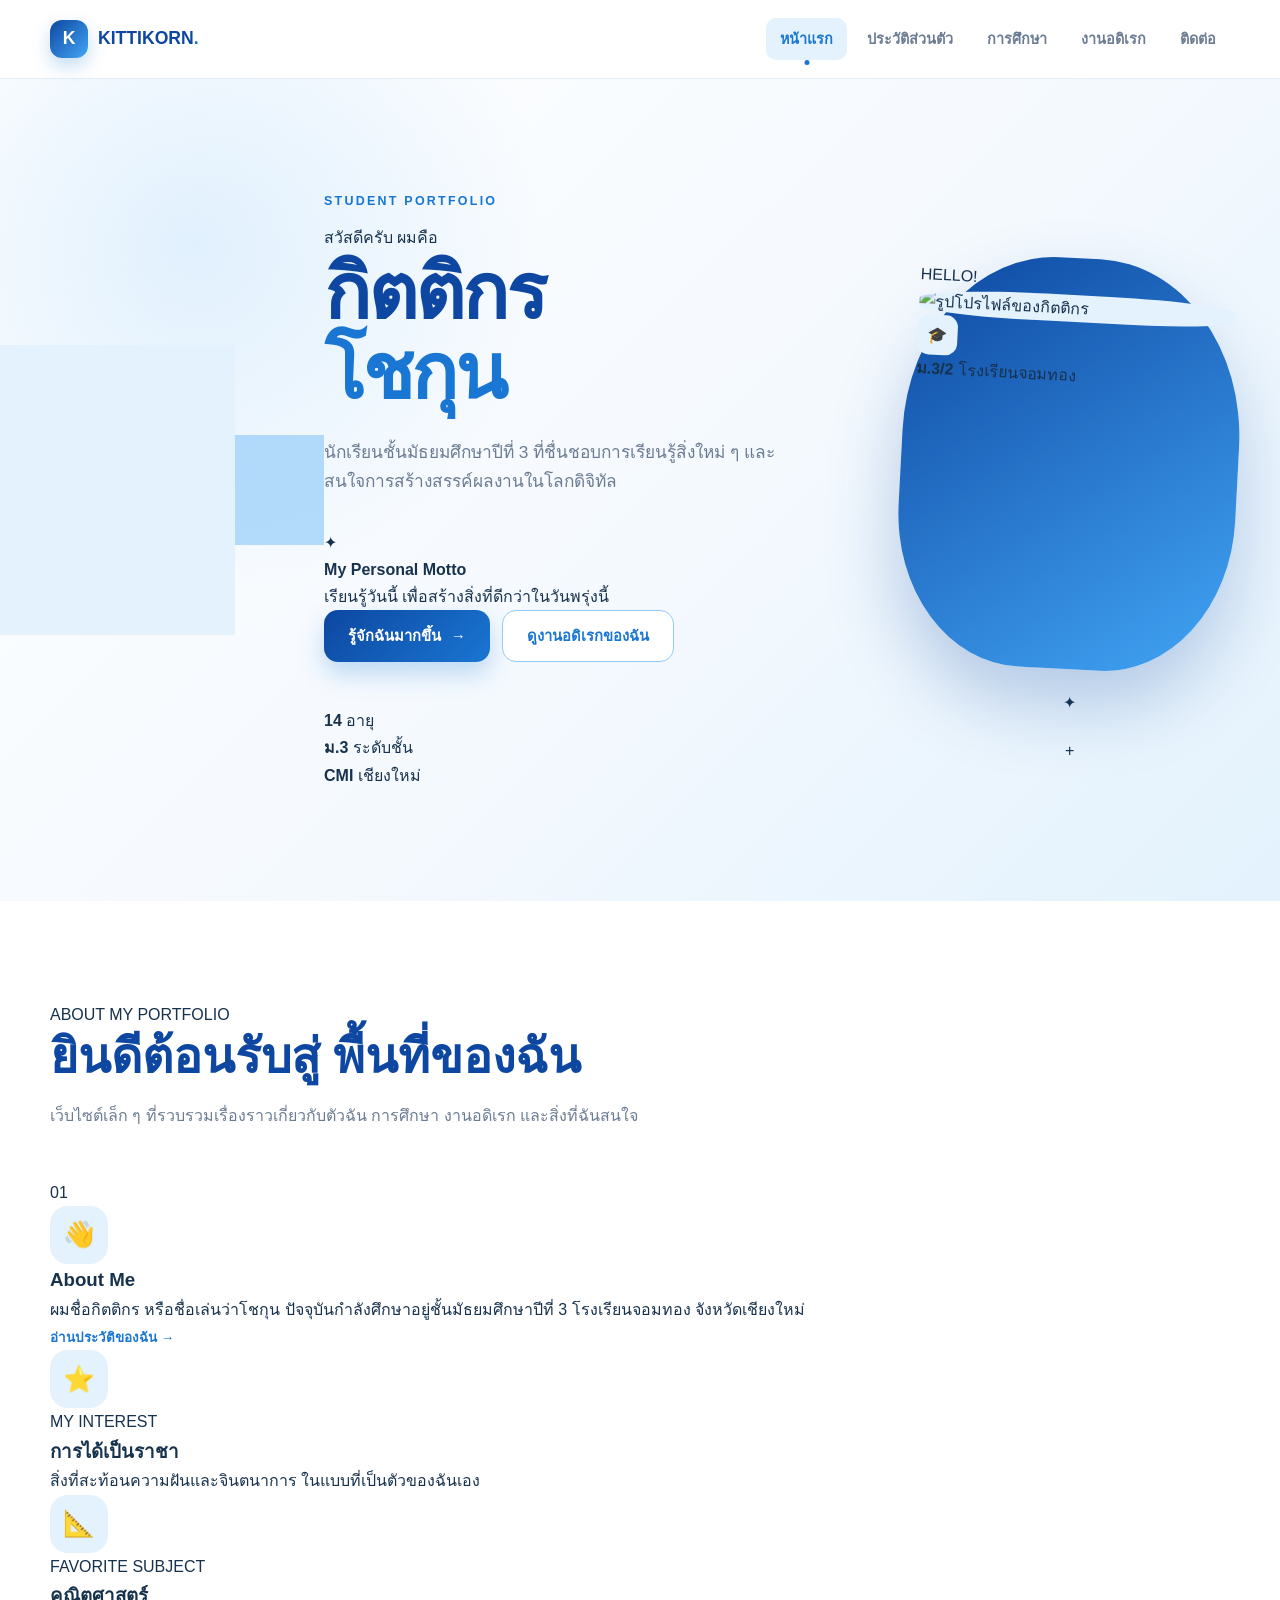
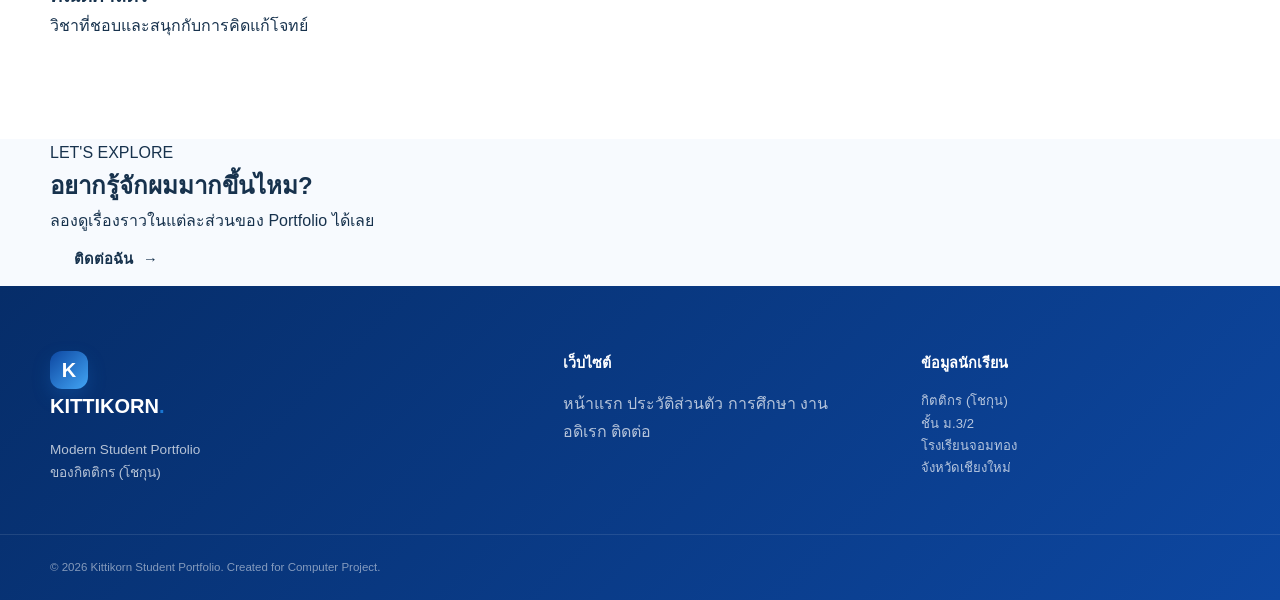
==== index.html @ c4e01b7a "Update index.html" ====
<!DOCTYPE html>
<html lang="th">
<head>
    <meta charset="UTF-8">
    <meta name="viewport" content="width=device-width, initial-scale=1.0">
    <meta name="description" content="เว็บไซต์ Portfolio ของกิตติกร โชกุน นักเรียนชั้นมัธยมศึกษาปีที่ 3">
    <title>กิตติกร | Student Portfolio</title>
    <link rel="stylesheet" href="style.css">
</head>

<body>

    <header class="site-header">
        <nav class="navbar container">
            <a href="index.html" class="logo">
                <span class="logo-mark">K</span>
                <span>KITTIKORN<span class="logo-dot">.</span></span>
            </a>

            <div class="nav-links">
                <a href="index.html" class="active">หน้าแรก</a>
                <a href="profile.html">ประวัติส่วนตัว</a>
                <a href="education.html">การศึกษา</a>
                <a href="hobby.html">งานอดิเรก</a>
                <a href="contact.html">ติดต่อ</a>
            </div>
        </nav>
    </header>

    <main>

        <!-- Hero Section -->
        <section class="hero">
            <div class="hero-decoration decoration-one"></div>
            <div class="hero-decoration decoration-two"></div>

            <div class="container hero-grid">

                <div class="hero-content fade-up">

                    <div class="eyebrow">
                        <span class="eyebrow-line"></span>
                        STUDENT PORTFOLIO
                    </div>

                    <p class="hero-greeting">สวัสดีครับ ผมคือ</p>

                    <h1>
                        กิตติกร
                        <span class="gradient-text">โชกุน</span>
                    </h1>

                    <p class="hero-description">
                        นักเรียนชั้นมัธยมศึกษาปีที่ 3
                        ที่ชื่นชอบการเรียนรู้สิ่งใหม่ ๆ
                        และสนใจการสร้างสรรค์ผลงานในโลกดิจิทัล
                    </p>

                    <div class="hero-highlight">
                        <span class="highlight-icon">✦</span>
                        <div>
                            <strong>My Personal Motto</strong>
                            <p>เรียนรู้วันนี้ เพื่อสร้างสิ่งที่ดีกว่าในวันพรุ่งนี้</p>
                        </div>
                    </div>

                    <div class="hero-buttons">
                        <a href="profile.html" class="btn btn-primary">
                            รู้จักฉันมากขึ้น
                            <span>→</span>
                        </a>

                        <a href="hobby.html" class="btn btn-outline">
                            ดูงานอดิเรกของฉัน
                        </a>
                    </div>

                    <div class="quick-stats">
                        <div class="stat">
                            <strong>14</strong>
                            <span>อายุ</span>
                        </div>

                        <div class="stat-divider"></div>

                        <div class="stat">
                            <strong>ม.3</strong>
                            <span>ระดับชั้น</span>
                        </div>

                        <div class="stat-divider"></div>

                        <div class="stat">
                            <strong>CMI</strong>
                            <span>เชียงใหม่</span>
                        </div>
                    </div>

                </div>

                <!-- Hero Profile -->
                <div class="hero-visual fade-up delay-1">

                    <div class="visual-orbit orbit-one"></div>
                    <div class="visual-orbit orbit-two"></div>

                    <div class="profile-frame">
                        <div class="gold-badge">HELLO!</div>

                        <div class="profile-image-wrapper">
                            <img
                                src="https://placehold.co/600x720/1976D2/FFFFFF?text=PROFILE"
                                alt="รูปโปรไฟล์ของกิตติกร"
                                class="profile-image"
                            >
                        </div>

                        <div class="profile-floating-card">
                            <span class="floating-icon">🎓</span>
                            <div>
                                <strong>ม.3/2</strong>
                                <span>โรงเรียนจอมทอง</span>
                            </div>
                        </div>
                    </div>

                    <div class="floating-shape shape-star">✦</div>
                    <div class="floating-shape shape-plus">+</div>

                </div>

            </div>
        </section>

        <!-- Introduction Section -->
        <section class="section intro-section">
            <div class="container">

                <div class="section-heading centered">
                    <span class="section-label">ABOUT MY PORTFOLIO</span>
                    <h2>ยินดีต้อนรับสู่ <span>พื้นที่ของฉัน</span></h2>
                    <p>
                        เว็บไซต์เล็ก ๆ ที่รวบรวมเรื่องราวเกี่ยวกับตัวฉัน
                        การศึกษา งานอดิเรก และสิ่งที่ฉันสนใจ
                    </p>
                </div>

                <div class="intro-grid">

                    <div class="intro-card intro-main">
                        <div class="card-number">01</div>
                        <span class="card-icon blue-icon">👋</span>

                        <h3>About Me</h3>

                        <p>
                            ผมชื่อกิตติกร หรือชื่อเล่นว่าโชกุน
                            ปัจจุบันกำลังศึกษาอยู่ชั้นมัธยมศึกษาปีที่ 3
                            โรงเรียนจอมทอง จังหวัดเชียงใหม่
                        </p>

                        <a href="profile.html" class="text-link">
                            อ่านประวัติของฉัน →
                        </a>
                    </div>

                    <div class="intro-card intro-accent">
                        <span class="card-icon gold-icon">⭐</span>

                        <div>
                            <span class="mini-label">MY INTEREST</span>
                            <h3>การได้เป็นราชา</h3>
                            <p>
                                สิ่งที่สะท้อนความฝันและจินตนาการ
                                ในแบบที่เป็นตัวของฉันเอง
                            </p>
                        </div>
                    </div>

                    <div class="intro-card intro-small">
                        <span class="card-icon blue-icon">📐</span>
                        <span class="mini-label">FAVORITE SUBJECT</span>
                        <h3>คณิตศาสตร์</h3>
                        <p>วิชาที่ชอบและสนุกกับการคิดแก้โจทย์</p>
                    </div>

                </div>
            </div>
        </section>

        <!-- CTA -->
        <section class="cta-section">
            <div class="container cta-inner">
                <div>
                    <span class="section-label light-label">LET'S EXPLORE</span>
                    <h2>อยากรู้จักผมมากขึ้นไหม?</h2>
                    <p>ลองดูเรื่องราวในแต่ละส่วนของ Portfolio ได้เลย</p>
                </div>

                <a href="contact.html" class="btn btn-light">
                    ติดต่อฉัน
                    <span>→</span>
                </a>
            </div>
        </section>

    </main>

    <footer class="site-footer">
        <div class="container footer-grid">

            <div class="footer-brand">
                <a href="index.html" class="logo footer-logo">
                    <span class="logo-mark">K</span>
                    <span>KITTIKORN<span class="logo-dot">.</span></span>
                </a>

                <p>
                    Modern Student Portfolio<br>
                    ของกิตติกร (โชกุน)
                </p>
            </div>

            <div class="footer-nav">
                <h4>เว็บไซต์</h4>
                <a href="index.html">หน้าแรก</a>
                <a href="profile.html">ประวัติส่วนตัว</a>
                <a href="education.html">การศึกษา</a>
                <a href="hobby.html">งานอดิเรก</a>
                <a href="contact.html">ติดต่อ</a>
            </div>

            <div class="footer-info">
                <h4>ข้อมูลนักเรียน</h4>
                <p>กิตติกร (โชกุน)</p>
                <p>ชั้น ม.3/2</p>
                <p>โรงเรียนจอมทอง</p>
                <p>จังหวัดเชียงใหม่</p>
            </div>

        </div>

        <div class="footer-bottom">
            <div class="container">
                <p>© 2026 Kittikorn Student Portfolio. Created for Computer Project.</p>
            </div>
        </div>
    </footer>

</body>
</html>
---- style.css ----
/* =========================================================
   MY STUDENT PORTFOLIO
   Modern / Clean / Creative / Professional
   HTML5 + CSS3
   ========================================================= */


/* =========================================================
   1. CSS VARIABLES
   ========================================================= */

:root {
    --navy: #0D47A1;
    --blue: #1976D2;
    --sky: #42A5F5;
    --light-blue: #90CAF9;
    --pale-blue: #E3F2FD;

    --white: #FFFFFF;
    --background: #F7FAFE;
    --text: #17324D;
    --muted: #6B7C93;
    --border: #DCE9F5;

    --green: #2E9D78;
    --purple: #7557D6;
    --orange: #F28C45;
    --cyan: #159BB5;
    --pink: #D85C91;

    --shadow-small:
        0 8px 25px rgba(13, 71, 161, 0.08);

    --shadow:
        0 20px 50px rgba(13, 71, 161, 0.12);

    --shadow-hover:
        0 28px 60px rgba(13, 71, 161, 0.18);

    --radius-small: 14px;
    --radius: 24px;
    --radius-large: 36px;

    --container: 1180px;
}


/* =========================================================
   2. RESET
   ========================================================= */

* {
    margin: 0;
    padding: 0;
    box-sizing: border-box;
}

html {
    scroll-behavior: smooth;
}

body {
    font-family:
        "Segoe UI",
        Tahoma,
        Arial,
        sans-serif;

    background: var(--background);
    color: var(--text);
    line-height: 1.7;

    overflow-x: hidden;
}

img {
    display: block;
    max-width: 100%;
}

a {
    color: inherit;
    text-decoration: none;
}

button,
a {
    -webkit-tap-highlight-color: transparent;
}


/* =========================================================
   3. GLOBAL
   ========================================================= */

.container {
    width: min(
        calc(100% - 40px),
        var(--container)
    );

    margin-inline: auto;
}

.section {
    padding: 100px 0;
}

.eyebrow {
    color: var(--blue);
    font-size: 0.78rem;
    font-weight: 800;
    letter-spacing: 0.18em;
    margin-bottom: 12px;
}

.light-eyebrow {
    color: var(--light-blue);
}

.section-heading {
    max-width: 650px;
    margin-bottom: 50px;
}

.center-heading {
    margin-inline: auto;
    text-align: center;
}

.section-heading h2,
.about-text h2 {
    font-size: clamp(2rem, 4vw, 3rem);
    line-height: 1.2;
    color: var(--navy);
    margin-bottom: 16px;
}

.section-heading > p:last-child {
    color: var(--muted);
}


/* =========================================================
   4. NAVIGATION
   ========================================================= */

.site-header {
    position: sticky;
    top: 0;
    z-index: 1000;

    background: rgba(255, 255, 255, 0.9);

    backdrop-filter: blur(16px);
    -webkit-backdrop-filter: blur(16px);

    border-bottom: 1px solid rgba(220, 233, 245, 0.8);
}

.navbar {
    min-height: 78px;

    display: flex;
    align-items: center;
    justify-content: space-between;

    gap: 30px;
}

.logo {
    display: flex;
    align-items: center;
    gap: 10px;

    color: var(--navy);
    font-size: 1.1rem;
    font-weight: 800;

    white-space: nowrap;
}

.logo > span:last-child > span {
    color: var(--blue);
}

.logo-mark {
    width: 38px;
    height: 38px;

    display: grid;
    place-items: center;

    border-radius: 12px;

    background:
        linear-gradient(
            135deg,
            var(--navy),
            var(--sky)
        );

    color: var(--white);

    box-shadow:
        0 8px 18px rgba(25, 118, 210, 0.25);
}

.nav-links {
    display: flex;
    align-items: center;
    gap: 6px;
}

.nav-links a {
    position: relative;

    padding: 9px 14px;

    border-radius: 10px;

    color: var(--muted);

    font-size: 0.9rem;
    font-weight: 700;

    transition:
        color 0.25s ease,
        background 0.25s ease,
        transform 0.25s ease;
}

.nav-links a:hover {
    color: var(--blue);
    background: var(--pale-blue);
    transform: translateY(-2px);
}

.nav-links a.active {
    color: var(--blue);
    background: var(--pale-blue);
}

.nav-links a.active::after {
    content: "";

    position: absolute;

    left: 50%;
    bottom: -5px;

    width: 5px;
    height: 5px;

    border-radius: 50%;

    background: var(--blue);

    transform: translateX(-50%);
}


/* =========================================================
   5. BUTTONS
   ========================================================= */

.btn {
    display: inline-flex;
    align-items: center;
    justify-content: center;
    gap: 10px;

    min-height: 52px;

    padding: 0 24px;

    border-radius: 14px;

    font-weight: 800;
    font-size: 0.92rem;

    transition:
        transform 0.25s ease,
        box-shadow 0.25s ease,
        background 0.25s ease,
        color 0.25s ease;
}

.btn:hover {
    transform: translateY(-3px);
}

.btn-primary {
    color: var(--white);

    background:
        linear-gradient(
            135deg,
            var(--navy),
            var(--blue)
        );

    box-shadow:
        0 12px 25px rgba(25, 118, 210, 0.25);
}

.btn-primary:hover {
    box-shadow:
        0 18px 35px rgba(25, 118, 210, 0.32);
}

.btn-outline {
    color: var(--blue);
    background: var(--white);
    border: 1.5px solid var(--light-blue);
}

.btn-outline:hover {
    background: var(--pale-blue);
}

.btn-white {
    color: var(--navy);
    background: var(--white);

    box-shadow:
        0 12px 30px rgba(0, 0, 0, 0.12);
}

.btn-white:hover {
    background: var(--pale-blue);
}


/* =========================================================
   6. HERO
   ========================================================= */

.hero {
    position: relative;
    isolation: isolate;

    min-height: calc(100vh - 78px);

    display: flex;
    align-items: center;

    padding: 90px 0;

    overflow: hidden;

    background:
        radial-gradient(
            circle at 15% 20%,
            rgba(144, 202, 249, 0.25),
            transparent 28%
        ),
        linear-gradient(
            135deg,
            #FFFFFF 0%,
            #F4F9FE 55%,
            #E3F2FD 100%
        );
}

.hero-grid {
    display: grid;
    grid-template-columns: 1.05fr 0.95fr;

    align-items: center;

    gap: 70px;
}

.hero-content {
    position: relative;
    z-index: 2;

    animation: fadeUp 0.8s ease both;
}

.hero h1 {
    max-width: 700px;

    color: var(--navy);

    font-size: clamp(
        3rem,
        6vw,
        5.5rem
    );

    line-height: 1.05;

    letter-spacing: -0.04em;

    margin-bottom: 25px;
}

.hero h1 span {
    display: block;
    color: var(--blue);
}

.hero-description {
    max-width: 600px;

    color: var(--muted);

    font-size: 1.08rem;

    margin-bottom: 32px;
}

.hero-buttons {
    display: flex;
    flex-wrap: wrap;
    gap: 12px;

    margin-bottom: 45px;
}

.hero-stats {
    display: flex;
    flex-wrap: wrap;
    gap: 35px;
}

.hero-stats div {
    display: flex;
    flex-direction: column;
}

.hero-stats strong {
    color: var(--navy);
    font-size: 1.5rem;
}

.hero-stats span {
    color: var(--muted);
    font-size: 0.8rem;
}


/* Hero Visual */

.hero-visual {
    position: relative;

    min-height: 570px;

    display: grid;
    place-items: center;

    animation: fadeUp 1s 0.15s ease both;
}

.profile-frame {
    position: relative;
    z-index: 2;

    width: min(
        360px,
        80%
    );

    aspect-ratio: 0.82;

    padding: 10px;

    border-radius: 44% 44% 38% 38%;

    background:
        linear-gradient(
            145deg,
            var(--navy),
            var(--sky)
        );

    box-shadow:
        0 35px 70px rgba(13, 71, 161, 0.25);

    transform: rotate(3deg);

    transition:
        transform 0.4s ease,
        box-shadow 0.4s ease;
}

.profile-frame:hover {
    transform: rotate(0deg) translateY(-8px);

    box-shadow:
        0 45px 85px rgba(13, 71, 161, 0.3);
}

.profile-frame img {
    width: 100%;
    height: 100%;

    object-fit: cover;

    border-radius: 40% 40% 34% 34%;
    background: var(--pale-blue);
}

.profile-decoration {
    position: absolute;

    border-radius: 50%;
}

.decoration-one {
    width: 290px;
    height: 290px;

    background: var(--pale-blue);

    top: 70px;
    left: 10%;

    z-index: 0;
}

.decoration-two {
    width: 110px;
    height: 110px;

    background: var(--light-blue);

    bottom: 50px;
    right: 12%;

    opacity: 0.65;
}

.hero-orb {
    position: absolute;

    border-radius: 50%;

    filter: blur(1px);

    z-index: -1;
}

.orb-one {
    width: 180px;
    height: 180px;

    right: -60px;
    top: 80px;

    background: rgba(66, 165, 245, 0.13);
}

.orb-two {
    width: 100px;
    height: 100px;

    left: 42%;
    bottom: -30px;

    background: rgba(25, 118, 210, 0.08);
}


/* Floating Cards */

.floating-card {
    position: absolute;
    z-index: 4;

    display: flex;
    align-items: center;
    gap: 12px;

    padding: 14px 18px;

    background: rgba(255, 255, 255, 0.92);

    border: 1px solid rgba(255, 255, 255, 0.9);

    border-radius: 18px;

    box-shadow: var(--shadow);

    animation: float 4s ease-in-out infinite;
}

.floating-card strong,
.floating-card small {
    display: block;
}

.floating-card strong {
    color: var(--navy);
    font-size: 0.82rem;
}

.floating-card small {
    color: var(--muted);
    font-size: 0.7rem;
}

.floating-icon {
    width: 40px;
    height: 40px;

    display: grid;
    place-items: center;

    border-radius: 12px;

    background: var(--pale-blue);
}

.floating-card-top {
    top: 85px;
    right: 0;
}

.floating-card-bottom {
    left: 0;
    bottom: 90px;

    animation-delay: -1.8s;
}


/* =========================================================
   7. INTRO / HIGHLIGHTS
   ========================================================= */

.intro-section {
    background: var(--white);
}

.highlight-grid {
    display: grid;

    grid-template-columns:
        1.4fr
        0.8fr
        0.8fr;

    gap: 20px;
}

.highlight-card {
    position: relative;

    min-height: 300px;

    padding: 32px;

    background: var(--white);

    border: 1px solid var(--border);

    border-radius: var(--radius);

    box-shadow: var(--shadow-small);

    overflow: hidden;

    transition:
        transform 0.3s ease,
        box-shadow 0.3s ease;
}

.highlight-card::after {
    content: "";

    position: absolute;

    width: 120px;
    height: 120px;

    right: -40px;
    bottom: -40px;

    border-radius: 50%;

    background: var(--pale-blue);

    opacity: 0.7;
}

.highlight-card:hover {
    transform: translateY(-8px);
    box-shadow: var(--shadow-hover);
}

.highlight-main {
    display: grid;
    grid-template-columns: auto 1fr;

    gap: 24px;

    background:
        linear-gradient(
            145deg,
            #FFFFFF,
            #F2F8FE
        );
}

.card-icon {
    width: 58px;
    height: 58px;

    display: grid;
    place-items: center;

    flex-shrink: 0;

    border-radius: 18px;

    background: var(--pale-blue);

    font-size: 1.6rem;
}

.blue-icon {
    background: #E3F2FD;
}

.purple-icon {
    background: #EEE9FF;
}

.card-label {
    color: var(--blue);

    font-size: 0.7rem;
    font-weight: 800;

    letter-spacing: 0.13em;

    margin-bottom: 8px;
}

.highlight-card h3 {
    color: var(--navy);
    font-size: 1.35rem;
    margin-bottom: 12px;
}

.highlight-card p:not(.card-label) {
    position: relative;
    z-index: 1;

    color: var(--muted);

    font-size: 0.9rem;

    margin-bottom: 18px;
}

.text-link {
    position: relative;
    z-index: 2;

    color: var(--blue);

    font-size: 0.84rem;
    font-weight: 800;
}


/* =========================================================
   8. CTA
   ========================================================= */

.cta-box {
    display: flex;
    align-items: center;
    justify-content: space-between;

    gap: 30px;

    padding: 55px 60px;

    border-radius: var(--radius-large);

    color: var(--white);

    background:
        radial-gradient(
            circle at 90% 10%,
            rgba(144, 202, 249, 0.4),
            transparent 25%
        ),
        linear-gradient(
            135deg,
            var(--navy),
            var(--blue)
        );

    box-shadow:
        0 25px 60px rgba(13, 71, 161, 0.2);
}

.cta-box h2 {
    font-size: clamp(1.7rem, 4vw, 2.5rem);
    margin-bottom: 8px;
}

.cta-box p:not(.eyebrow) {
    color: rgba(255, 255, 255, 0.78);
}


/* =========================================================
   9. PAGE HERO
   ========================================================= */

.page-hero {
    position: relative;

    padding: 90px 0;

    overflow: hidden;

    background:
        radial-gradient(
            circle at 80% 20%,
            rgba(144, 202, 249, 0.35),
            transparent 25%
        ),
        linear-gradient(
            135deg,
            var(--navy),
            var(--blue)
        );

    color: var(--white);
}

.page-hero::after {
    content: "";

    position: absolute;

    width: 300px;
    height: 300px;

    border-radius: 50%;

    right: -120px;
    bottom: -180px;

    background: rgba(255, 255, 255, 0.08);
}

.page-hero-content {
    position: relative;
    z-index: 1;
}

.page-hero .eyebrow {
    color: var(--light-blue);
}

.page-hero h1 {
    max-width: 750px;

    font-size: clamp(
        2.6rem,
        6vw,
        4.5rem
    );

    line-height: 1.05;

    margin-bottom: 18px;

    letter-spacing: -0.03em;
}

.page-hero p:last-child {
    max-width: 620px;

    color: rgba(255, 255, 255, 0.8);

    font-size: 1.05rem;
}


/* =========================================================
   10. PROFILE
   ========================================================= */

.profile-layout {
    display: grid;

    grid-template-columns: 0.8fr 1.2fr;

    align-items: center;

    gap: 80px;
}

.profile-image-area {
    position: relative;

    min-height: 550px;

    display: grid;
    place-items: center;
}

.profile-big-frame {
    position: relative;
    z-index: 2;

    width: min(
        350px,
        85%
    );

    aspect-ratio: 0.82;

    padding: 9px;

    border-radius: 34px;

    background:
        linear-gradient(
            145deg,
            var(--navy),
            var(--sky)
        );

    box-shadow: var(--shadow);
}

.profile-big-frame img {
    width: 100%;
    height: 100%;

    object-fit: cover;

    border-radius: 27px;
}

.profile-big-decoration {
    position: absolute;

    width: 320px;
    height: 320px;

    border-radius: 50%;

    background:
        radial-gradient(
            circle,
            var(--pale-blue),
            #FFFFFF
        );

    left: 50%;
    top: 50%;

    transform: translate(-50%, -50%);
}

.profile-badge {
    position: absolute;
    z-index: 3;

    bottom: 50px;
    right: 0;

    display: flex;
    align-items: center;
    gap: 12px;

    padding: 15px 20px;

    background: var(--white);

    border-radius: 18px;

    box-shadow: var(--shadow);
}

.profile-badge > span {
    width: 42px;
    height: 42px;

    display: grid;
    place-items: center;

    border-radius: 12px;

    background: var(--pale-blue);
}

.profile-badge strong,
.profile-badge small {
    display: block;
}

.profile-badge strong {
    color: var(--navy);
    font-size: 0.85rem;
}

.profile-badge small {
    color: var(--muted);
    font-size: 0.72rem;
}

.profile-information h2 {
    color: var(--navy);

    font-size: clamp(
        2.4rem,
        5vw,
        4rem
    );

    line-height: 1.05;

    margin-bottom: 20px;
}

.profile-information h2 span {
    display: block;

    color: var(--blue);

    font-size: 0.55em;
}

.profile-intro {
    max-width: 650px;

    color: var(--muted);

    font-size: 1.02rem;

    margin-bottom: 30px;
}

.info-grid {
    display: grid;

    grid-template-columns:
        repeat(2, 1fr);

    gap: 12px;
}

.info-item {
    display: flex;
    align-items: center;
    gap: 13px;

    padding: 16px;

    border: 1px solid var(--border);

    background: var(--white);

    border-radius: 16px;

    transition:
        transform 0.25s ease,
        box-shadow 0.25s ease;
}

.info-item:hover {
    transform: translateY(-3px);
    box-shadow: var(--shadow-small);
}

.info-icon {
    width: 40px;
    height: 40px;

    display: grid;
    place-items: center;

    flex-shrink: 0;

    border-radius: 12px;

    background: var(--pale-blue);
}

.info-item small,
.info-item strong {
    display: block;
}

.info-item small {
    color: var(--muted);
    font-size: 0.68rem;
}

.info-item strong {
    color: var(--navy);
    font-size: 0.82rem;
}


/* =========================================================
   11. ABOUT
   ========================================================= */

.about-section {
    background: var(--white);
}

.about-grid {
    display: grid;

    grid-template-columns:
        1fr
        1fr;

    gap: 70px;

    align-items: stretch;
}

.about-text p:not(.eyebrow) {
    color: var(--muted);

    margin-bottom: 18px;
}

.about-text strong {
    color: var(--blue);
}

.about-quote {
    position: relative;

    padding: 45px;

    display: flex;
    flex-direction: column;
    justify-content: center;

    border-radius: var(--radius-large);

    background:
        linear-gradient(
            145deg,
            #E3F2FD,
            #F8FBFF
        );

    border: 1px solid var(--border);
}

.quote-mark {
    color: var(--sky);

    font-size: 5rem;

    line-height: 0.5;

    margin-bottom: 20px;
}

.about-quote blockquote {
    color: var(--navy);

    font-size: 1.5rem;
    font-weight: 700;

    line-height: 1.45;
}

.quote-line {
    width: 45px;
    height: 3px;

    margin: 25px 0 10px;

    border-radius: 10px;

    background: var(--blue);
}

.about-quote p {
    color: var(--muted);
    font-size: 0.75rem;
}


/* =========================================================
   12. FEATURE CARDS
   ========================================================= */

.feature-grid {
    display: grid;

    grid-template-columns:
        repeat(3, 1fr);

    gap: 20px;
}

.feature-card {
    position: relative;

    padding: 35px;

    min-height: 270px;

    overflow: hidden;

    background: var(--white);

    border: 1px solid var(--border);

    border-radius: var(--radius);

    box-shadow: var(--shadow-small);

    transition:
        transform 0.3s ease,
        box-shadow 0.3s ease;
}

.feature-card:hover {
    transform: translateY(-8px);
    box-shadow: var(--shadow-hover);
}

.feature-card.featured {
    color: var(--white);

    background:
        linear-gradient(
            145deg,
            var(--navy),
            var(--blue)
        );

    border: none;
}

.feature-card.featured h3 {
    color: var(--white);
}

.feature-card.featured p {
    color: rgba(255, 255, 255, 0.78);
}

.feature-number {
    position: absolute;

    top: 18px;
    right: 22px;

    color: var(--light-blue);

    font-size: 0.75rem;
    font-weight: 800;
}

.feature-card h3 {
    color: var(--navy);

    font-size: 1.2rem;

    margin: 20px 0 10px;
}

.feature-card p {
    color: var(--muted);

    font-size: 0.9rem;
}


/* =========================================================
   13. EDUCATION TIMELINE
   ========================================================= */

.timeline-section {
    background: var(--white);
}

.timeline {
    position: relative;

    max-width: 900px;

    margin-inline: auto;
}

.timeline::before {
    content: "";

    position: absolute;

    top: 0;
    bottom: 0;
    left: 28px;

    width: 2px;

    background:
        linear-gradient(
            to bottom,
            var(--light-blue),
            var(--blue),
            var(--navy)
        );
}

.timeline-item {
    position: relative;

    display: grid;

    grid-template-columns: 58px 1fr;

    gap: 30px;

    margin-bottom: 35px;
}

.timeline-item:last-child {
    margin-bottom: 0;
}

.timeline-marker {
    position: relative;
    z-index: 2;

    width: 58px;
    height: 58px;

    display: grid;
    place-items: center;

    border-radius: 18px;

    color: var(--white);

    background:
        linear-gradient(
            145deg,
            var(--navy),
            var(--blue)
        );

    font-size: 0.78rem;
    font-weight: 800;

    box-shadow:
        0 8px 20px rgba(25, 118, 210, 0.2);
}

.timeline-card {
    padding: 28px 30px;

    background: var(--background);

    border: 1px solid var(--border);

    border-radius: var(--radius);

    transition:
        transform 0.3s ease,
        box-shadow 0.3s ease;
}

.timeline-card:hover {
    transform: translateX(5px);
    box-shadow: var(--shadow-small);
}

.timeline-year {
    display: inline-block;

    padding: 4px 10px;

    border-radius: 50px;

    background: var(--pale-blue);

    color: var(--blue);

    font-size: 0.68rem;
    font-weight: 800;

    letter-spacing: 0.08em;
}

.timeline-card h3 {
    color: var(--navy);

    font-size: 1.35rem;

    margin: 10px 0 5px;
}

.timeline-school {
    color: var(--blue);

    font-size: 0.85rem;
    font-weight: 700;

    margin-bottom: 10px;
}

.timeline-card > p:last-child {
    color: var(--muted);

    font-size: 0.9rem;
}

.current .timeline-marker {
    background:
        linear-gradient(
            145deg,
            var(--blue),
            var(--sky)
        );
}

.current-label {
    color: var(--white);
    background: var(--blue);
}


/* =========================================================
   14. EDUCATION HIGHLIGHT
   ========================================================= */

.education-highlight {
    background: var(--background);
}

.education-highlight-box {
    display: grid;

    grid-template-columns:
        auto
        1fr
        auto;

    align-items: center;

    gap: 28px;

    padding: 42px;

    color: var(--white);

    border-radius: var(--radius-large);

    background:
        radial-gradient(
            circle at 90% 20%,
            rgba(144, 202, 249, 0.35),
            transparent 25%
        ),
        linear-gradient(
            135deg,
            var(--navy),
            var(--blue)
        );

    box-shadow:
        0 25px 55px rgba(13, 71, 161, 0.2);
}

.education-highlight-icon {
    width: 72px;
    height: 72px;

    display: grid;
    place-items: center;

    border-radius: 22px;

    background: rgba(255, 255, 255, 0.12);

    font-size: 2rem;
}

.education-highlight-content h2 {
    font-size: 2rem;

    margin-bottom: 4px;
}

.education-highlight-content > p:last-child {
    color: rgba(255, 255, 255, 0.75);
}

.education-highlight-side {
    padding-left: 30px;

    border-left: 1px solid rgba(255, 255, 255, 0.2);
}

.education-highlight-side span,
.education-highlight-side strong {
    display: block;
}

.education-highlight-side span {
    color: rgba(255, 255, 255, 0.65);

    font-size: 0.72rem;
}

.education-highlight-side strong {
    font-size: 1.05rem;
}


/* =========================================================
   15. TABLE
   ========================================================= */

.table-wrapper {
    overflow-x: auto;

    background: var(--white);

    border: 1px solid var(--border);

    border-radius: var(--radius);

    box-shadow: var(--shadow-small);
}

.education-table {
    width: 100%;

    border-collapse: collapse;

    min-width: 700px;
}

.education-table th,
.education-table td {
    padding: 19px 22px;

    text-align: left;

    border-bottom: 1px solid var(--border);
}

.education-table th {
    color: var(--navy);

    background: var(--pale-blue);

    font-size: 0.8rem;
}

.education-table td {
    color: var(--muted);

    font-size: 0.85rem;
}

.education-table tbody tr:last-child td {
    border-bottom: none;
}

.education-table tbody tr {
    transition: background 0.25s ease;
}

.education-table tbody tr:hover {
    background: #F7FBFF;
}

.current-row {
    background: #F3F9FF;
}

.status {
    display: inline-block;

    padding: 4px 10px;

    border-radius: 50px;

    color: var(--green);

    background: #E8F7F1;

    font-size: 0.68rem;
    font-weight: 800;
}

.current-status {
    color: var(--blue);
    background: var(--pale-blue);
}


/* =========================================================
   16. HOBBY
   ========================================================= */

.hobby-hero {
    background:
        radial-gradient(
            circle at 20% 20%,
            rgba(144, 202, 249, 0.25),
            transparent 25%
        ),
        linear-gradient(
            135deg,
            #0D47A1,
            #1976D2
        );
}

.hobby-intro {
    background: var(--white);
}

.hobby-intro-grid {
    display: grid;

    grid-template-columns:
        1fr
        1fr;

    align-items: end;

    gap: 60px;
}

.hobby-intro h2 {
    color: var(--navy);

    font-size: clamp(
        2rem,
        5vw,
        3.5rem
    );

    line-height: 1.1;
}

.hobby-intro h2 span {
    display: block;

    color: var(--blue);
}

.hobby-intro-grid > p {
    color: var(--muted);

    font-size: 1rem;
}

.hobby-section {
    background: var(--background);
}

.hobby-grid {
    display: grid;

    grid-template-columns:
        repeat(3, 1fr);

    gap: 20px;
}

.hobby-card {
    position: relative;

    min-height: 330px;

    padding: 30px;

    overflow: hidden;

    border-radius: var(--radius);

    border: 1px solid rgba(255, 255, 255, 0.8);

    background: var(--white);

    box-shadow: var(--shadow-small);

    transition:
        transform 0.3s ease,
        box-shadow 0.3s ease;
}

.hobby-card::before {
    content: "";

    position: absolute;

    width: 180px;
    height: 180px;

    border-radius: 50%;

    right: -80px;
    top: -80px;

    opacity: 0.45;
}

.hobby-card:hover {
    transform: translateY(-10px);

    box-shadow: var(--shadow-hover);
}

.hobby-top {
    position: relative;
    z-index: 1;

    display: flex;
    align-items: center;
    justify-content: space-between;

    margin-bottom: 45px;
}

.hobby-icon {
    width: 65px;
    height: 65px;

    display: grid;
    place-items: center;

    border-radius: 20px;

    background: rgba(255, 255, 255, 0.8);

    font-size: 2rem;

    box-shadow:
        0 8px 20px rgba(13, 71, 161, 0.08);
}

.hobby-number {
    color: var(--muted);

    font-size: 0.75rem;
    font-weight: 800;
}

.hobby-card h3 {
    position: relative;
    z-index: 1;

    color: var(--navy);

    font-size: 1.5rem;

    margin-bottom: 10px;
}

.hobby-card p {
    position: relative;
    z-index: 1;

    color: var(--muted);

    font-size: 0.88rem;

    margin-bottom: 20px;
}

.hobby-tag {
    position: absolute;

    bottom: 25px;
    left: 30px;

    color: var(--blue);

    font-size: 0.68rem;
    font-weight: 800;

    letter-spacing: 0.1em;

    text-transform: uppercase;
}


/* Hobby Colors */

.hobby-blue::before {
    background: #90CAF9;
}

.hobby-green::before {
    background: #A8E6CF;
}

.hobby-purple::before {
    background: #C9B8FF;
}

.hobby-orange::before {
    background: #FFD0A8;
}

.hobby-cyan::before {
    background: #A8EAF2;
}

.hobby-pink::before {
    background: #F5B9D3;
}


/* Interest Banner */

.interest-banner {
    display: grid;

    grid-template-columns:
        auto
        1fr
        auto;

    align-items: center;

    gap: 25px;

    padding: 40px;

    border-radius: var(--radius-large);

    background:
        linear-gradient(
            145deg,
            #E3F2FD,
            #F8FBFF
        );

    border: 1px solid var(--border);
}

.interest-symbol {
    width: 68px;
    height: 68px;

    display: grid;
    place-items: center;

    border-radius: 20px;

    color: var(--white);

    background:
        linear-gradient(
            135deg,
            var(--navy),
            var(--sky)
        );

    font-size: 1.7rem;
}

.interest-banner h2 {
    color: var(--navy);

    font-size: 1.7rem;

    margin-bottom: 5px;
}

.interest-banner p:last-child {
    color: var(--muted);

    font-size: 0.88rem;
}

.interest-arrow {
    color: var(--blue);

    font-size: 2rem;
}


/* =========================================================
   17. CONTACT
   ========================================================= */

.contact-hero {
    background:
        radial-gradient(
            circle at 85% 15%,
            rgba(144, 202, 249, 0.3),
            transparent 25%
        ),
        linear-gradient(
            135deg,
            #0D47A1,
            #1976D2
        );
}

.contact-section {
    background: var(--white);
}

.contact-grid {
    display: grid;

    grid-template-columns:
        0.8fr
        1.2fr;

    gap: 80px;

    align-items: center;
}

.contact-message h2 {
    color: var(--navy);

    font-size: clamp(
        2.2rem,
        5vw,
        3.8rem
    );

    line-height: 1.08;

    margin-bottom: 22px;
}

.contact-message h2 span {
    display: block;

    color: var(--blue);
}

.contact-message > p:not(.eyebrow) {
    color: var(--muted);

    margin-bottom: 30px;
}

.contact-mini-note {
    display: flex;
    align-items: center;
    gap: 15px;

    padding: 18px;

    border-radius: 18px;

    background: var(--pale-blue);

    border: 1px solid var(--border);
}

.contact-mini-note > span {
    width: 42px;
    height: 42px;

    display: grid;
    place-items: center;

    border-radius: 12px;

    background: var(--white);
}

.contact-mini-note strong {
    display: block;

    color: var(--navy);

    font-size: 0.85rem;
}

.contact-mini-note p {
    color: var(--muted);

    font-size: 0.75rem;
}

.contact-cards {
    display: grid;

    grid-template-columns:
        repeat(2, 1fr);

    gap: 15px;
}

.contact-card {
    position: relative;

    display: flex;
    align-items: center;
    gap: 15px;

    min-height: 130px;

    padding: 25px;

    background: var(--background);

    border: 1px solid var(--border);

    border-radius: 22px;

    transition:
        transform 0.3s ease,
        box-shadow 0.3s ease,
        border-color 0.3s ease;
}

a.contact-card:hover {
    transform: translateY(-7px);

    border-color: var(--light-blue);

    box-shadow: var(--shadow);
}

.contact-icon {
    width: 52px;
    height: 52px;

    display: grid;
    place-items: center;

    flex-shrink: 0;

    border-radius: 16px;

    background: var(--pale-blue);

    font-size: 1.4rem;
}

.contact-card small,
.contact-card strong {
    display: block;
}

.contact-card small {
    color: var(--muted);

    font-size: 0.68rem;

    margin-bottom: 3px;
}

.contact-card strong {
    color: var(--navy);

    font-size: 0.83rem;

    padding-right: 20px;

    word-break: break-word;
}

.contact-arrow {
    position: absolute;

    right: 18px;
    top: 18px;

    color: var(--blue);

    font-weight: 800;
}


/* Contact CTA */

.contact-cta-box {
    display: flex;
    align-items: center;
    justify-content: space-between;

    gap: 30px;

    padding: 55px;

    border-radius: var(--radius-large);

    color: var(--white);

    background:
        radial-gradient(
            circle at 80% 10%,
            rgba(144, 202, 249, 0.3),
            transparent 25%
        ),
        linear-gradient(
            135deg,
            var(--navy),
            var(--blue)
        );

    box-shadow:
        0 25px 55px rgba(13, 71, 161, 0.2);
}

.cta-small-icon {
    display: block;

    color: var(--light-blue);

    font-size: 1.3rem;

    margin-bottom: 10px;
}

.contact-cta-box h2 {
    max-width: 750px;

    font-size: clamp(
        1.6rem,
        4vw,
        2.5rem
    );

    line-height: 1.2;

    margin-bottom: 10px;
}

.contact-cta-box p:last-child {
    color: rgba(255, 255, 255, 0.75);
}


/* =========================================================
   18. FOOTER
   ========================================================= */

.site-footer {
    color: rgba(255, 255, 255, 0.7);

    background:
        linear-gradient(
            135deg,
            #062D69,
            #0D47A1
        );
}

.footer-grid {
    display: grid;

    grid-template-columns:
        1.5fr
        1fr
        1fr;

    gap: 50px;

    padding: 65px 0 50px;
}

.footer-logo {
    display: inline-block;

    color: var(--white);

    font-size: 1.25rem;
    font-weight: 800;

    margin-bottom: 15px;
}

.footer-grid > div:first-child p {
    max-width: 350px;

    font-size: 0.85rem;
}

.footer-grid h4 {
    color: var(--white);

    font-size: 0.9rem;

    margin-bottom: 15px;
}

.footer-links {
    display: flex;
    flex-direction: column;
    gap: 7px;
}

.footer-links a {
    width: fit-content;

    color: rgba(255, 255, 255, 0.65);

    font-size: 0.8rem;

    transition:
        color 0.2s ease,
        transform 0.2s ease;
}

.footer-links a:hover {
    color: var(--white);

    transform: translateX(4px);
}

.footer-grid > div:last-child p {
    font-size: 0.82rem;
}

.footer-bottom {
    border-top: 1px solid rgba(255, 255, 255, 0.1);
}

.footer-bottom .container {
    min-height: 65px;

    display: flex;
    align-items: center;
}

.footer-bottom p {
    color: rgba(255, 255, 255, 0.5);

    font-size: 0.72rem;
}


/* =========================================================
   19. ANIMATIONS
   ========================================================= */

@keyframes fadeUp {
    from {
        opacity: 0;
        transform: translateY(25px);
    }

    to {
        opacity: 1;
        transform: translateY(0);
    }
}

@keyframes float {
    0%,
    100% {
        transform: translateY(0);
    }

    50% {
        transform: translateY(-10px);
    }
}


/* =========================================================
   20. RESPONSIVE - TABLET
   ========================================================= */

@media (max-width: 1000px) {

    .section {
        padding: 80px 0;
    }

    .hero-grid {
        grid-template-columns: 1fr 0.8fr;

        gap: 40px;
    }

    .hero h1 {
        font-size: clamp(
            2.8rem,
            6vw,
            4.3rem
        );
    }

    .highlight-grid {
        grid-template-columns:
            repeat(2, 1fr);
    }

    .highlight-main {
        grid-column: 1 / -1;
    }

    .profile-layout,
    .contact-grid {
        gap: 50px;
    }

    .feature-grid,
    .hobby-grid {
        grid-template-columns:
            repeat(2, 1fr);
    }

    .footer-grid {
        grid-template-columns:
            1.3fr
            1fr
            1fr;
    }
}


/* =========================================================
   21. RESPONSIVE - MOBILE
   ========================================================= */

@media (max-width: 760px) {

    .container {
        width: min(
            calc(100% - 28px),
            var(--container)
        );
    }

    .section {
        padding: 65px 0;
    }


    /* Navigation */

    .navbar {
        min-height: auto;

        padding: 13px 0;

        align-items: flex-start;
        flex-direction: column;

        gap: 12px;
    }

    .nav-links {
        width: 100%;

        display: grid;

        grid-template-columns:
            repeat(5, 1fr);

        gap: 3px;
    }

    .nav-links a {
        padding: 8px 3px;

        text-align: center;

        font-size: 0.65rem;
    }

    .nav-links a.active::after {
        display: none;
    }


    /* Hero */

    .hero {
        min-height: auto;

        padding: 65px 0 80px;
    }

    .hero-grid {
        grid-template-columns: 1fr;

        gap: 50px;
    }

    .hero h1 {
        font-size: clamp(
            2.7rem,
            13vw,
            4rem
        );
    }

    .hero-description {
        font-size: 0.95rem;
    }

    .hero-buttons {
        flex-direction: column;

        align-items: stretch;
    }

    .btn {
        width: 100%;
    }

    .hero-stats {
        gap: 22px;
    }

    .hero-visual {
        min-height: 480px;
    }

    .profile-frame {
        width: min(
            300px,
            75%
        );
    }

    .decoration-one {
        width: 230px;
        height: 230px;
    }

    .floating-card {
        padding: 10px 12px;
    }

    .floating-card-top {
        top: 60px;
        right: 0;
    }

    .floating-card-bottom {
        left: 0;
        bottom: 55px;
    }


    /* General Cards */

    .highlight-grid,
    .feature-grid,
    .hobby-grid,
    .contact-cards {
        grid-template-columns: 1fr;
    }

    .highlight-main {
        display: block;
        grid-column: auto;
    }

    .highlight-main .card-icon {
        margin-bottom: 20px;
    }


    /* CTA */

    .cta-box,
    .contact-cta-box {
        flex-direction: column;

        align-items: flex-start;

        padding: 35px 25px;
    }


    /* Page Hero */

    .page-hero {
        padding: 65px 0;
    }

    .page-hero h1 {
        font-size: clamp(
            2.5rem,
            12vw,
            3.7rem
        );
    }


    /* Profile */

    .profile-layout {
        grid-template-columns: 1fr;

        gap: 40px;
    }

    .profile-image-area {
        min-height: 440px;
    }

    .profile-badge {
        right: 5%;
        bottom: 20px;
    }

    .info-grid {
        grid-template-columns: 1fr;
    }

    .about-grid {
        grid-template-columns: 1fr;

        gap: 30px;
    }

    .about-quote {
        padding: 32px;
    }


    /* Education */

    .timeline::before {
        left: 22px;
    }

    .timeline-item {
        grid-template-columns:
            44px
            1fr;

        gap: 16px;
    }

    .timeline-marker {
        width: 44px;
        height: 44px;

        border-radius: 14px;
    }

    .timeline-card {
        padding: 22px;
    }

    .education-highlight-box {
        grid-template-columns: 1fr;

        padding: 30px;
    }

    .education-highlight-side {
        padding-left: 0;
        padding-top: 20px;

        border-left: none;
        border-top: 1px solid rgba(255, 255, 255, 0.2);
    }


    /* Hobby */

    .hobby-intro-grid {
        grid-template-columns: 1fr;

        gap: 20px;
    }

    .hobby-card {
        min-height: 300px;
    }

    .interest-banner {
        grid-template-columns:
            auto
            1fr;

        padding: 28px;
    }

    .interest-arrow {
        display: none;
    }


    /* Contact */

    .contact-grid {
        grid-template-columns: 1fr;

        gap: 40px;
    }

    .contact-card {
        min-height: 110px;
    }


    /* Footer */

    .footer-grid {
        grid-template-columns: 1fr;

        gap: 30px;

        padding: 50px 0 40px;
    }

    .footer-bottom .container {
        min-height: 55px;
    }

}


/* =========================================================
   22. SMALL MOBILE
   ========================================================= */

@media (max-width: 420px) {

    .logo {
        font-size: 0.95rem;
    }

    .logo-mark {
        width: 34px;
        height: 34px;
    }

    .nav-links a {
        font-size: 0.58rem;
    }

    .hero h1 {
        font-size: 2.55rem;
    }

    .hero-visual {
        min-height: 400px;
    }

    .profile-frame {
        width: 68%;
    }

    .floating-card strong {
        font-size: 0.7rem;
    }

    .floating-card small {
        font-size: 0.6rem;
    }

    .floating-icon {
        width: 34px;
        height: 34px;
    }

    .section-heading h2,
    .about-text h2 {
        font-size: 2rem;
    }

    .profile-information h2 {
        font-size: 2.5rem;
    }

    .contact-message h2 {
        font-size: 2.5rem;
    }

}
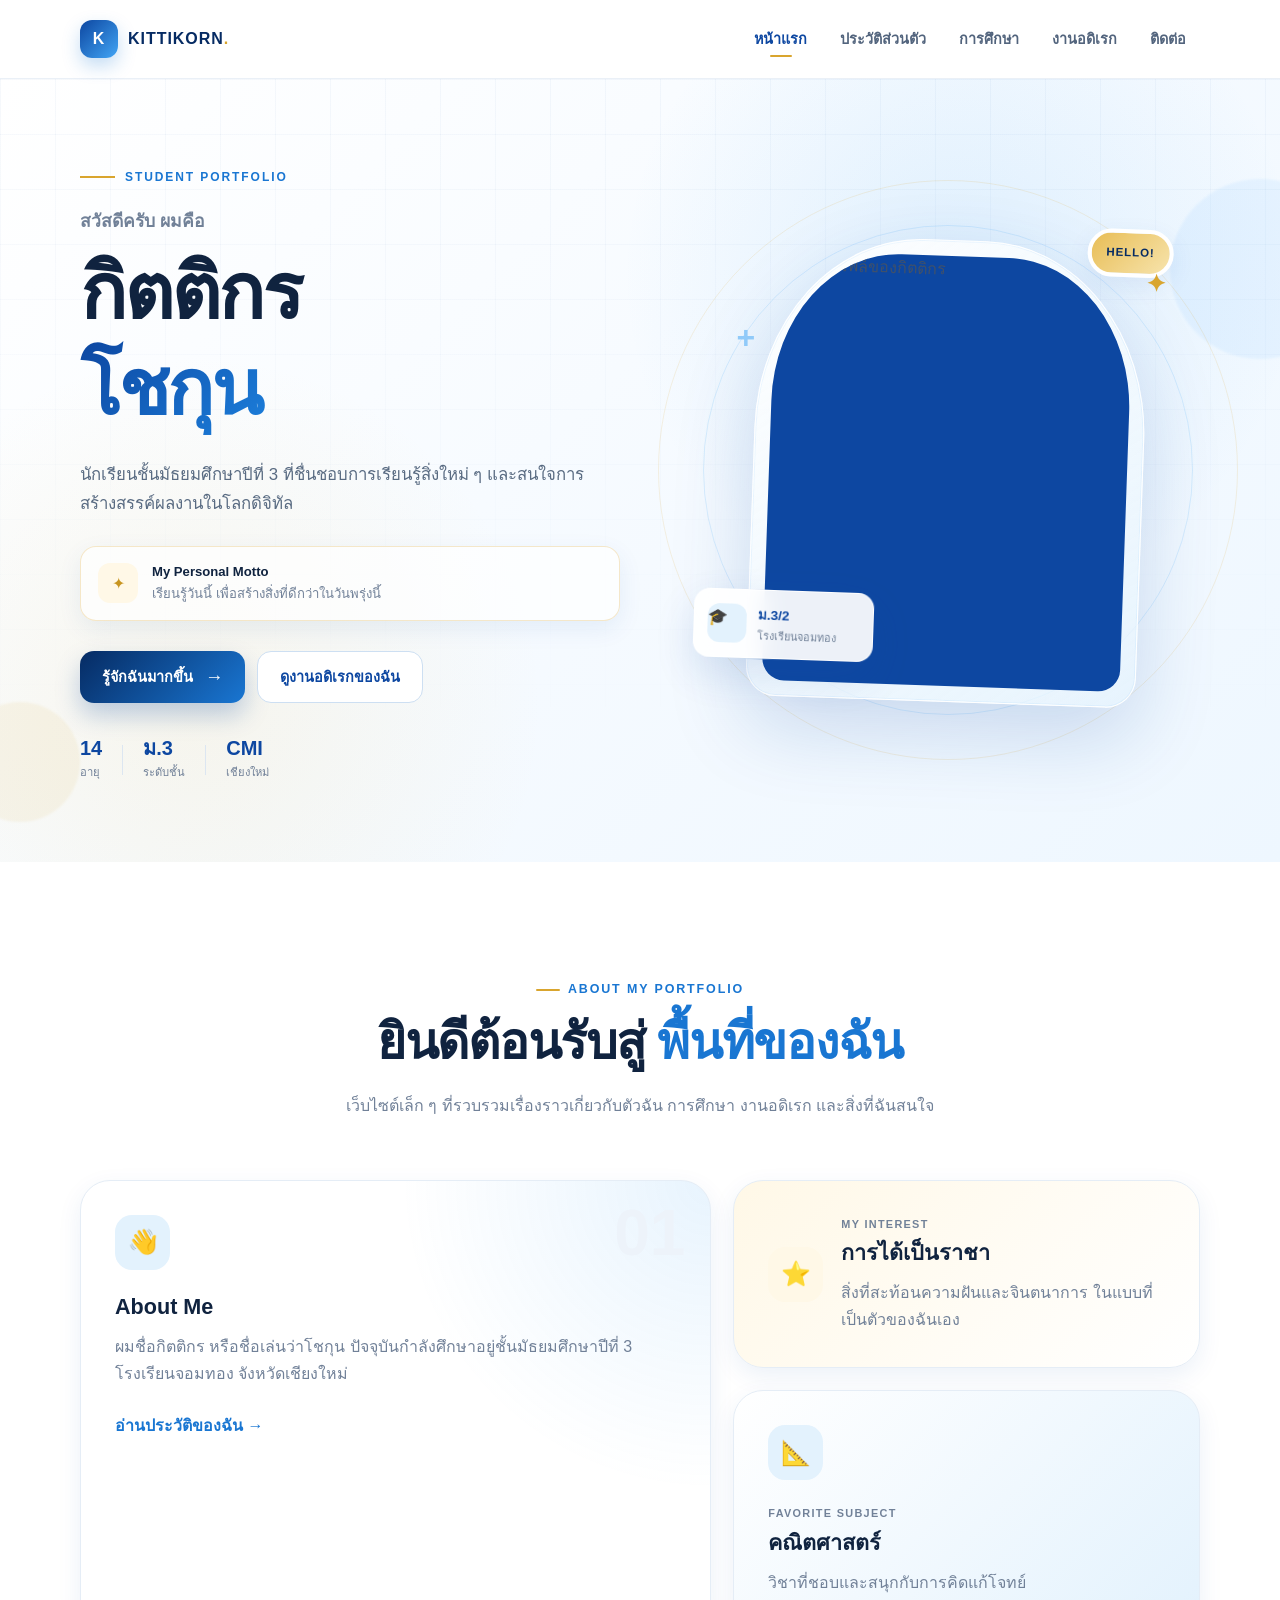
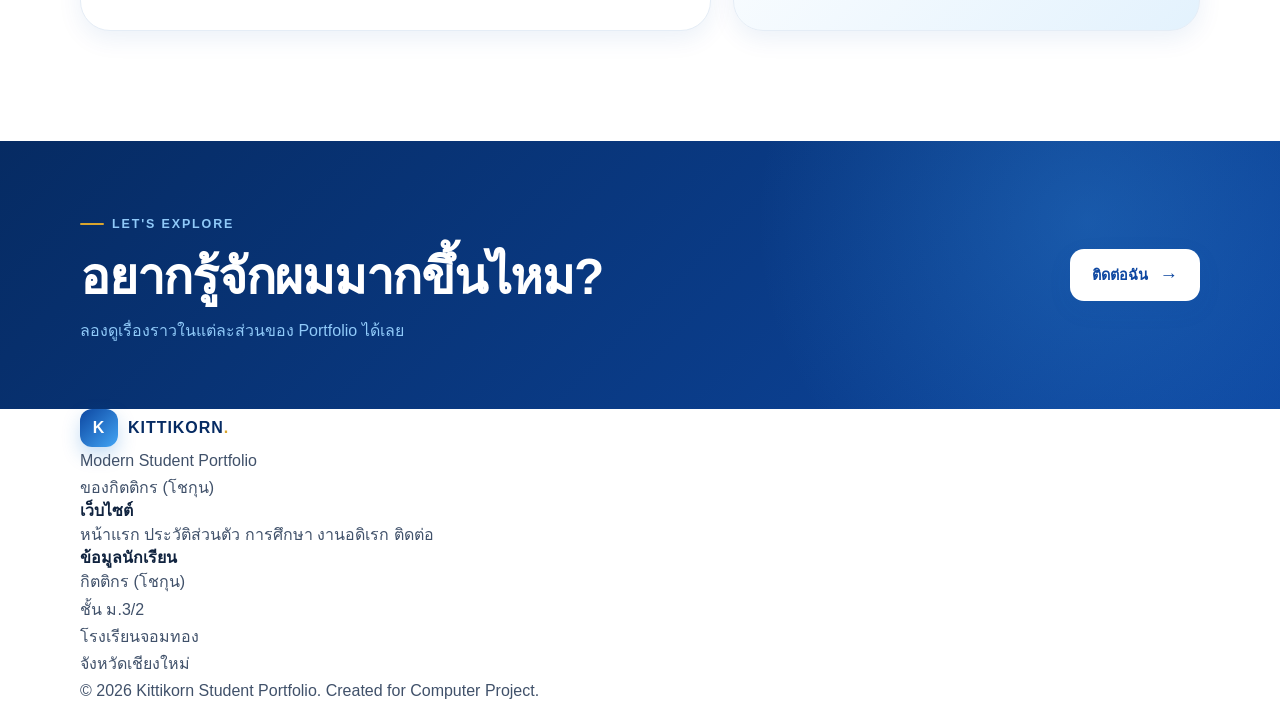
==== commit e1b914f8: "Update index.html" ====
--- a/index.html
+++ b/index.html
@@ -109,7 +109,7 @@
 
                         <div class="profile-image-wrapper">
                             <img
-                                src="https://placehold.co/600x720/1976D2/FFFFFF?text=PROFILE"
+                                src="images/image1.jpg"
                                 alt="รูปโปรไฟล์ของกิตติกร"
                                 class="profile-image"
                             >
--- a/style.css
+++ b/style.css
@@ -1,53 +1,48 @@
-/* =========================================================
-   MY STUDENT PORTFOLIO
-   Modern / Clean / Creative / Professional
-   HTML5 + CSS3
-   ========================================================= */
-
-
-/* =========================================================
-   1. CSS VARIABLES
-   ========================================================= */
+/* =========================================
+   KITTIKORN STUDENT PORTFOLIO
+   Modern / Clean / Creative / Responsive
+   ========================================= */
+
+
+/* =========================================
+   01. ROOT & RESET
+   ========================================= */
 
 :root {
-    --navy: #0D47A1;
-    --blue: #1976D2;
-    --sky: #42A5F5;
-    --light-blue: #90CAF9;
-    --pale-blue: #E3F2FD;
-
-    --white: #FFFFFF;
-    --background: #F7FAFE;
-    --text: #17324D;
-    --muted: #6B7C93;
-    --border: #DCE9F5;
-
-    --green: #2E9D78;
-    --purple: #7557D6;
-    --orange: #F28C45;
-    --cyan: #159BB5;
-    --pink: #D85C91;
-
-    --shadow-small:
-        0 8px 25px rgba(13, 71, 161, 0.08);
-
-    --shadow:
-        0 20px 50px rgba(13, 71, 161, 0.12);
-
-    --shadow-hover:
-        0 28px 60px rgba(13, 71, 161, 0.18);
-
-    --radius-small: 14px;
-    --radius: 24px;
-    --radius-large: 36px;
-
-    --container: 1180px;
-}
-
-
-/* =========================================================
-   2. RESET
-   ========================================================= */
+    --blue-950: #062b63;
+    --blue-900: #0d47a1;
+    --blue-800: #1255b5;
+    --blue-700: #1976d2;
+    --blue-600: #1e88e5;
+    --blue-500: #42a5f5;
+    --blue-300: #90caf9;
+    --blue-100: #e3f2fd;
+
+    --gold-600: #c89520;
+    --gold-500: #d9a52e;
+    --gold-400: #e8bd55;
+    --gold-200: #f7e4ad;
+    --gold-100: #fff8e7;
+
+    --white: #ffffff;
+    --off-white: #f8fbff;
+    --text-dark: #10233f;
+    --text: #40516a;
+    --text-light: #718198;
+
+    --border: #e5edf6;
+
+    --shadow-sm: 0 8px 24px rgba(13, 71, 161, 0.08);
+    --shadow-md: 0 16px 40px rgba(13, 71, 161, 0.12);
+    --shadow-lg: 0 25px 70px rgba(13, 71, 161, 0.16);
+
+    --radius-sm: 12px;
+    --radius-md: 20px;
+    --radius-lg: 30px;
+    --radius-xl: 40px;
+
+    --transition: 0.3s ease;
+}
 
 * {
     margin: 0;
@@ -61,21 +56,21 @@
 
 body {
     font-family:
-        "Segoe UI",
+        "Noto Sans Thai",
+        "Leelawadee UI",
         Tahoma,
         Arial,
         sans-serif;
 
-    background: var(--background);
     color: var(--text);
+    background: var(--white);
     line-height: 1.7;
-
     overflow-x: hidden;
 }
 
 img {
+    max-width: 100%;
     display: block;
-    max-width: 100%;
 }
 
 a {
@@ -88,74 +83,118 @@
     -webkit-tap-highlight-color: transparent;
 }
 
-
-/* =========================================================
-   3. GLOBAL
-   ========================================================= */
-
 .container {
-    width: min(
-        calc(100% - 40px),
-        var(--container)
+    width: min(1120px, calc(100% - 40px));
+    margin: 0 auto;
+}
+
+
+/* =========================================
+   02. TYPOGRAPHY
+   ========================================= */
+
+h1,
+h2,
+h3,
+h4 {
+    color: var(--text-dark);
+    line-height: 1.25;
+    font-weight: 800;
+}
+
+h1 {
+    font-size: clamp(3rem, 6vw, 5.4rem);
+    letter-spacing: -0.04em;
+}
+
+h2 {
+    font-size: clamp(2rem, 4vw, 3.1rem);
+    letter-spacing: -0.025em;
+}
+
+h3 {
+    font-size: 1.35rem;
+}
+
+p {
+    color: var(--text);
+}
+
+.gradient-text {
+    display: block;
+    background: linear-gradient(
+        135deg,
+        var(--blue-900),
+        var(--blue-600),
+        var(--gold-500)
     );
 
-    margin-inline: auto;
-}
-
-.section {
-    padding: 100px 0;
-}
-
-.eyebrow {
-    color: var(--blue);
+    -webkit-background-clip: text;
+    background-clip: text;
+    color: transparent;
+}
+
+.section-label {
+    display: inline-flex;
+    align-items: center;
+    gap: 8px;
+    margin-bottom: 12px;
+
+    color: var(--blue-700);
     font-size: 0.78rem;
     font-weight: 800;
-    letter-spacing: 0.18em;
-    margin-bottom: 12px;
-}
-
-.light-eyebrow {
-    color: var(--light-blue);
+    letter-spacing: 0.15em;
+}
+
+.section-label::before {
+    content: "";
+    width: 24px;
+    height: 2px;
+    background: var(--gold-500);
+    border-radius: 10px;
+}
+
+.light-label {
+    color: var(--blue-300);
 }
 
 .section-heading {
     max-width: 650px;
-    margin-bottom: 50px;
-}
-
-.center-heading {
-    margin-inline: auto;
+}
+
+.section-heading.centered {
+    margin: 0 auto 60px;
     text-align: center;
 }
 
-.section-heading h2,
-.about-text h2 {
-    font-size: clamp(2rem, 4vw, 3rem);
-    line-height: 1.2;
-    color: var(--navy);
-    margin-bottom: 16px;
-}
-
-.section-heading > p:last-child {
-    color: var(--muted);
-}
-
-
-/* =========================================================
-   4. NAVIGATION
-   ========================================================= */
+.section-heading.centered .section-label {
+    justify-content: center;
+}
+
+.section-heading h2 span {
+    color: var(--blue-700);
+}
+
+.section-heading p {
+    margin-top: 18px;
+    color: var(--text-light);
+}
+
+
+/* =========================================
+   03. HEADER / NAVIGATION
+   ========================================= */
 
 .site-header {
     position: sticky;
     top: 0;
     z-index: 1000;
 
-    background: rgba(255, 255, 255, 0.9);
-
-    backdrop-filter: blur(16px);
-    -webkit-backdrop-filter: blur(16px);
-
-    border-bottom: 1px solid rgba(220, 233, 245, 0.8);
+    background: rgba(255, 255, 255, 0.88);
+    border-bottom: 1px solid rgba(229, 237, 246, 0.8);
+
+    backdrop-filter: blur(18px);
+    -webkit-backdrop-filter: blur(18px);
 }
 
 .navbar {
@@ -164,24 +203,18 @@
     display: flex;
     align-items: center;
     justify-content: space-between;
-
     gap: 30px;
 }
 
 .logo {
-    display: flex;
+    display: inline-flex;
     align-items: center;
     gap: 10px;
 
-    color: var(--navy);
-    font-size: 1.1rem;
-    font-weight: 800;
-
-    white-space: nowrap;
-}
-
-.logo > span:last-child > span {
-    color: var(--blue);
+    color: var(--blue-950);
+    font-weight: 900;
+    letter-spacing: 0.06em;
+    font-size: 1rem;
 }
 
 .logo-mark {
@@ -193,223 +226,300 @@
 
     border-radius: 12px;
 
-    background:
-        linear-gradient(
-            135deg,
-            var(--navy),
-            var(--sky)
-        );
-
     color: var(--white);
-
-    box-shadow:
-        0 8px 18px rgba(25, 118, 210, 0.25);
+    background: linear-gradient(
+        135deg,
+        var(--blue-900),
+        var(--blue-500)
+    );
+
+    box-shadow: 0 8px 18px rgba(25, 118, 210, 0.25);
+}
+
+.logo-dot {
+    color: var(--gold-500);
 }
 
 .nav-links {
     display: flex;
     align-items: center;
-    gap: 6px;
+    gap: 5px;
 }
 
 .nav-links a {
     position: relative;
 
     padding: 9px 14px;
-
     border-radius: 10px;
 
-    color: var(--muted);
-
+    color: #52647d;
     font-size: 0.9rem;
     font-weight: 700;
 
     transition:
-        color 0.25s ease,
-        background 0.25s ease,
-        transform 0.25s ease;
+        color var(--transition),
+        background var(--transition),
+        transform var(--transition);
+}
+
+.nav-links a::after {
+    content: "";
+
+    position: absolute;
+    left: 50%;
+    bottom: 3px;
+
+    width: 0;
+    height: 2px;
+
+    background: var(--gold-500);
+    border-radius: 20px;
+
+    transform: translateX(-50%);
+    transition: width var(--transition);
 }
 
 .nav-links a:hover {
-    color: var(--blue);
-    background: var(--pale-blue);
-    transform: translateY(-2px);
+    color: var(--blue-900);
+    background: var(--blue-100);
+}
+
+.nav-links a:hover::after,
+.nav-links a.active::after {
+    width: 22px;
 }
 
 .nav-links a.active {
-    color: var(--blue);
-    background: var(--pale-blue);
-}
-
-.nav-links a.active::after {
-    content: "";
-
-    position: absolute;
-
-    left: 50%;
-    bottom: -5px;
-
-    width: 5px;
-    height: 5px;
-
-    border-radius: 50%;
-
-    background: var(--blue);
-
-    transform: translateX(-50%);
-}
-
-
-/* =========================================================
-   5. BUTTONS
-   ========================================================= */
+    color: var(--blue-900);
+}
+
+
+/* =========================================
+   04. BUTTONS
+   ========================================= */
 
 .btn {
+    min-height: 52px;
+
     display: inline-flex;
     align-items: center;
     justify-content: center;
-    gap: 10px;
-
-    min-height: 52px;
-
-    padding: 0 24px;
+    gap: 12px;
+
+    padding: 0 22px;
 
     border-radius: 14px;
 
     font-weight: 800;
-    font-size: 0.92rem;
+    font-size: 0.9rem;
 
     transition:
-        transform 0.25s ease,
-        box-shadow 0.25s ease,
-        background 0.25s ease,
-        color 0.25s ease;
+        transform var(--transition),
+        box-shadow var(--transition),
+        background var(--transition),
+        color var(--transition);
+}
+
+.btn span {
+    font-size: 1.15rem;
+    transition: transform var(--transition);
 }
 
 .btn:hover {
     transform: translateY(-3px);
 }
 
+.btn:hover span {
+    transform: translateX(4px);
+}
+
 .btn-primary {
     color: var(--white);
-
-    background:
-        linear-gradient(
-            135deg,
-            var(--navy),
-            var(--blue)
-        );
-
-    box-shadow:
-        0 12px 25px rgba(25, 118, 210, 0.25);
+    background: linear-gradient(
+        135deg,
+        var(--blue-950),
+        var(--blue-700)
+    );
+
+    box-shadow: 0 12px 25px rgba(13, 71, 161, 0.25);
 }
 
 .btn-primary:hover {
-    box-shadow:
-        0 18px 35px rgba(25, 118, 210, 0.32);
+    box-shadow: 0 18px 32px rgba(13, 71, 161, 0.32);
 }
 
 .btn-outline {
-    color: var(--blue);
+    color: var(--blue-900);
     background: var(--white);
-    border: 1.5px solid var(--light-blue);
+    border: 1px solid #cddff2;
 }
 
 .btn-outline:hover {
-    background: var(--pale-blue);
-}
-
-.btn-white {
-    color: var(--navy);
+    background: var(--blue-100);
+    border-color: var(--blue-300);
+}
+
+.btn-light {
+    color: var(--blue-900);
     background: var(--white);
-
-    box-shadow:
-        0 12px 30px rgba(0, 0, 0, 0.12);
-}
-
-.btn-white:hover {
-    background: var(--pale-blue);
-}
-
-
-/* =========================================================
-   6. HERO
-   ========================================================= */
+    box-shadow: var(--shadow-sm);
+}
+
+.btn-light:hover {
+    background: var(--gold-100);
+}
+
+
+/* =========================================
+   05. HERO
+   ========================================= */
 
 .hero {
     position: relative;
-    isolation: isolate;
-
-    min-height: calc(100vh - 78px);
+    min-height: 720px;
 
     display: flex;
     align-items: center;
-
-    padding: 90px 0;
 
     overflow: hidden;
 
     background:
         radial-gradient(
-            circle at 15% 20%,
-            rgba(144, 202, 249, 0.25),
+            circle at 75% 25%,
+            rgba(66, 165, 245, 0.13),
+            transparent 30%
+        ),
+        radial-gradient(
+            circle at 15% 80%,
+            rgba(232, 189, 85, 0.11),
             transparent 28%
         ),
         linear-gradient(
             135deg,
-            #FFFFFF 0%,
-            #F4F9FE 55%,
-            #E3F2FD 100%
+            #ffffff 0%,
+            #f5faff 55%,
+            #eef7ff 100%
         );
 }
 
+.hero::before {
+    content: "";
+
+    position: absolute;
+    inset: 0;
+
+    background-image:
+        linear-gradient(
+            rgba(13, 71, 161, 0.035) 1px,
+            transparent 1px
+        ),
+        linear-gradient(
+            90deg,
+            rgba(13, 71, 161, 0.035) 1px,
+            transparent 1px
+        );
+
+    background-size: 55px 55px;
+
+    mask-image: linear-gradient(
+        to bottom,
+        black,
+        transparent 85%
+    );
+}
+
 .hero-grid {
+    position: relative;
+    z-index: 2;
+
     display: grid;
     grid-template-columns: 1.05fr 0.95fr;
-
-    align-items: center;
-
-    gap: 70px;
-}
-
-.hero-content {
-    position: relative;
-    z-index: 2;
-
-    animation: fadeUp 0.8s ease both;
-}
-
-.hero h1 {
-    max-width: 700px;
-
-    color: var(--navy);
-
-    font-size: clamp(
-        3rem,
-        6vw,
-        5.5rem
-    );
-
-    line-height: 1.05;
-
-    letter-spacing: -0.04em;
-
-    margin-bottom: 25px;
-}
-
-.hero h1 span {
+    align-items: center;
+    gap: 60px;
+
+    padding: 80px 0;
+}
+
+.eyebrow {
+    display: inline-flex;
+    align-items: center;
+    gap: 10px;
+
+    margin-bottom: 20px;
+
+    color: var(--blue-700);
+    font-size: 0.75rem;
+    font-weight: 900;
+    letter-spacing: 0.16em;
+}
+
+.eyebrow-line {
+    width: 35px;
+    height: 2px;
+    background: var(--gold-500);
+}
+
+.hero-greeting {
+    margin-bottom: 8px;
+
+    color: var(--text-light);
+    font-size: 1.1rem;
+    font-weight: 600;
+}
+
+.hero-content h1 {
+    margin-bottom: 24px;
+}
+
+.hero-description {
+    max-width: 560px;
+    margin-bottom: 28px;
+
+    color: #596b82;
+    font-size: 1.05rem;
+}
+
+.hero-highlight {
+    max-width: 540px;
+
+    display: flex;
+    align-items: center;
+    gap: 14px;
+
+    margin-bottom: 30px;
+    padding: 14px 17px;
+
+    border: 1px solid rgba(217, 165, 46, 0.25);
+    border-radius: 16px;
+
+    background: rgba(255, 255, 255, 0.7);
+    box-shadow: var(--shadow-sm);
+}
+
+.highlight-icon {
+    width: 40px;
+    height: 40px;
+
+    flex-shrink: 0;
+
+    display: grid;
+    place-items: center;
+
+    border-radius: 12px;
+
+    color: var(--gold-600);
+    background: var(--gold-100);
+}
+
+.hero-highlight strong {
     display: block;
-    color: var(--blue);
-}
-
-.hero-description {
-    max-width: 600px;
-
-    color: var(--muted);
-
-    font-size: 1.08rem;
-
-    margin-bottom: 32px;
+    color: var(--text-dark);
+    font-size: 0.82rem;
+}
+
+.hero-highlight p {
+    color: var(--text-light);
+    font-size: 0.82rem;
 }
 
 .hero-buttons {
@@ -417,28 +527,36 @@
     flex-wrap: wrap;
     gap: 12px;
 
-    margin-bottom: 45px;
-}
-
-.hero-stats {
+    margin-bottom: 35px;
+}
+
+.quick-stats {
     display: flex;
-    flex-wrap: wrap;
-    gap: 35px;
-}
-
-.hero-stats div {
+    align-items: center;
+    gap: 20px;
+}
+
+.stat {
     display: flex;
     flex-direction: column;
 }
 
-.hero-stats strong {
-    color: var(--navy);
-    font-size: 1.5rem;
-}
-
-.hero-stats span {
-    color: var(--muted);
-    font-size: 0.8rem;
+.stat strong {
+    color: var(--blue-900);
+    font-size: 1.25rem;
+    line-height: 1;
+}
+
+.stat span {
+    margin-top: 5px;
+    color: var(--text-light);
+    font-size: 0.7rem;
+}
+
+.stat-divider {
+    width: 1px;
+    height: 30px;
+    background: #dce6f1;
 }
 
 
@@ -447,395 +565,431 @@
 .hero-visual {
     position: relative;
 
-    min-height: 570px;
+    min-height: 520px;
 
     display: grid;
     place-items: center;
-
-    animation: fadeUp 1s 0.15s ease both;
 }
 
 .profile-frame {
     position: relative;
-    z-index: 2;
-
-    width: min(
-        360px,
-        80%
-    );
-
-    aspect-ratio: 0.82;
-
-    padding: 10px;
-
-    border-radius: 44% 44% 38% 38%;
+
+    width: min(390px, 100%);
+
+    padding: 15px;
+
+    border: 1px solid rgba(255, 255, 255, 0.9);
+    border-radius: 42% 42% 30px 30px;
 
     background:
         linear-gradient(
             145deg,
-            var(--navy),
-            var(--sky)
+            rgba(255,255,255,0.96),
+            rgba(227,242,253,0.72)
         );
 
     box-shadow:
-        0 35px 70px rgba(13, 71, 161, 0.25);
-
-    transform: rotate(3deg);
-
-    transition:
-        transform 0.4s ease,
-        box-shadow 0.4s ease;
+        0 30px 80px rgba(13, 71, 161, 0.18),
+        inset 0 0 0 1px rgba(66,165,245,0.08);
+
+    transform: rotate(2deg);
+    transition: transform 0.5s ease;
 }
 
 .profile-frame:hover {
     transform: rotate(0deg) translateY(-8px);
-
-    box-shadow:
-        0 45px 85px rgba(13, 71, 161, 0.3);
-}
-
-.profile-frame img {
+}
+
+.profile-image-wrapper {
+    position: relative;
+    overflow: hidden;
+
+    border-radius: 35% 35% 22px 22px;
+
+    background: var(--blue-900);
+}
+
+.profile-image {
     width: 100%;
-    height: 100%;
+    aspect-ratio: 5 / 6;
 
     object-fit: cover;
 
-    border-radius: 40% 40% 34% 34%;
-    background: var(--pale-blue);
-}
-
-.profile-decoration {
+    transition: transform 0.6s ease;
+}
+
+.profile-frame:hover .profile-image {
+    transform: scale(1.035);
+}
+
+.gold-badge {
     position: absolute;
-
+    z-index: 5;
+
+    top: -18px;
+    right: -24px;
+
+    padding: 10px 15px;
+
+    color: var(--blue-950);
+    background: linear-gradient(
+        135deg,
+        var(--gold-400),
+        var(--gold-200)
+    );
+
+    border: 4px solid var(--white);
+    border-radius: 30px;
+
+    font-size: 0.72rem;
+    font-weight: 900;
+    letter-spacing: 0.08em;
+
+    box-shadow: var(--shadow-sm);
+}
+
+.profile-floating-card {
+    position: absolute;
+    z-index: 10;
+
+    left: -55px;
+    bottom: 35px;
+
+    display: flex;
+    align-items: center;
+    gap: 11px;
+
+    min-width: 180px;
+
+    padding: 13px;
+
+    border: 1px solid rgba(255,255,255,0.9);
+    border-radius: 16px;
+
+    background: rgba(255,255,255,0.92);
+    backdrop-filter: blur(12px);
+
+    box-shadow: var(--shadow-md);
+}
+
+.floating-icon {
+    width: 39px;
+    height: 39px;
+
+    display: grid;
+    place-items: center;
+
+    border-radius: 12px;
+    background: var(--blue-100);
+}
+
+.profile-floating-card strong,
+.profile-floating-card span {
+    display: block;
+}
+
+.profile-floating-card strong {
+    color: var(--blue-900);
+    font-size: 0.85rem;
+}
+
+.profile-floating-card span:last-child {
+    color: var(--text-light);
+    font-size: 0.68rem;
+}
+
+.visual-orbit {
+    position: absolute;
+
+    border: 1px solid rgba(66, 165, 245, 0.16);
     border-radius: 50%;
 }
 
+.orbit-one {
+    width: 490px;
+    height: 490px;
+}
+
+.orbit-two {
+    width: 580px;
+    height: 580px;
+
+    border-color: rgba(217, 165, 46, 0.14);
+}
+
+.floating-shape {
+    position: absolute;
+
+    display: grid;
+    place-items: center;
+
+    font-weight: 900;
+
+    animation: floating 4s ease-in-out infinite;
+}
+
+.shape-star {
+    top: 50px;
+    right: 20px;
+
+    width: 48px;
+    height: 48px;
+
+    color: var(--gold-500);
+    font-size: 1.5rem;
+}
+
+.shape-plus {
+    left: 40px;
+    top: 100px;
+
+    color: var(--blue-300);
+    font-size: 2rem;
+
+    animation-delay: 1s;
+}
+
+.hero-decoration {
+    position: absolute;
+    border-radius: 50%;
+    filter: blur(1px);
+}
+
 .decoration-one {
-    width: 290px;
-    height: 290px;
-
-    background: var(--pale-blue);
-
-    top: 70px;
-    left: 10%;
-
-    z-index: 0;
-}
-
-.decoration-two {
-    width: 110px;
-    height: 110px;
-
-    background: var(--light-blue);
-
-    bottom: 50px;
-    right: 12%;
-
-    opacity: 0.65;
-}
-
-.hero-orb {
-    position: absolute;
-
-    border-radius: 50%;
-
-    filter: blur(1px);
-
-    z-index: -1;
-}
-
-.orb-one {
     width: 180px;
     height: 180px;
 
-    right: -60px;
-    top: 80px;
-
-    background: rgba(66, 165, 245, 0.13);
-}
-
-.orb-two {
-    width: 100px;
-    height: 100px;
-
-    left: 42%;
-    bottom: -30px;
-
-    background: rgba(25, 118, 210, 0.08);
-}
-
-
-/* Floating Cards */
-
-.floating-card {
+    right: -70px;
+    top: 100px;
+
+    background: rgba(66, 165, 245, 0.08);
+}
+
+.decoration-two {
+    width: 120px;
+    height: 120px;
+
+    left: -40px;
+    bottom: 40px;
+
+    background: rgba(217, 165, 46, 0.08);
+}
+
+
+/* =========================================
+   06. GENERIC SECTIONS
+   ========================================= */
+
+.section {
+    padding: 110px 0;
+}
+
+.intro-section {
+    background: var(--white);
+}
+
+.intro-grid {
+    display: grid;
+    grid-template-columns: 1.15fr 0.85fr;
+    grid-template-rows: auto auto;
+    gap: 22px;
+}
+
+.intro-card {
+    position: relative;
+    overflow: hidden;
+
+    padding: 34px;
+
+    border: 1px solid var(--border);
+    border-radius: var(--radius-lg);
+
+    background: var(--white);
+
+    box-shadow: var(--shadow-sm);
+
+    transition:
+        transform var(--transition),
+        box-shadow var(--transition);
+}
+
+.intro-card:hover {
+    transform: translateY(-6px);
+    box-shadow: var(--shadow-md);
+}
+
+.intro-main {
+    grid-row: span 2;
+
+    min-height: 350px;
+
+    background:
+        radial-gradient(
+            circle at 100% 0,
+            rgba(66, 165, 245, 0.12),
+            transparent 40%
+        ),
+        var(--white);
+}
+
+.card-number {
     position: absolute;
-    z-index: 4;
-
-    display: flex;
-    align-items: center;
-    gap: 12px;
-
-    padding: 14px 18px;
-
-    background: rgba(255, 255, 255, 0.92);
-
-    border: 1px solid rgba(255, 255, 255, 0.9);
-
-    border-radius: 18px;
-
-    box-shadow: var(--shadow);
-
-    animation: float 4s ease-in-out infinite;
-}
-
-.floating-card strong,
-.floating-card small {
-    display: block;
-}
-
-.floating-card strong {
-    color: var(--navy);
-    font-size: 0.82rem;
-}
-
-.floating-card small {
-    color: var(--muted);
-    font-size: 0.7rem;
-}
-
-.floating-icon {
-    width: 40px;
-    height: 40px;
+    top: 20px;
+    right: 25px;
+
+    color: #edf3fa;
+    font-size: 4rem;
+    font-weight: 900;
+    line-height: 1;
+}
+
+.card-icon {
+    width: 55px;
+    height: 55px;
 
     display: grid;
     place-items: center;
 
-    border-radius: 12px;
-
-    background: var(--pale-blue);
-}
-
-.floating-card-top {
-    top: 85px;
-    right: 0;
-}
-
-.floating-card-bottom {
-    left: 0;
-    bottom: 90px;
-
-    animation-delay: -1.8s;
-}
-
-
-/* =========================================================
-   7. INTRO / HIGHLIGHTS
-   ========================================================= */
-
-.intro-section {
-    background: var(--white);
-}
-
-.highlight-grid {
-    display: grid;
-
-    grid-template-columns:
-        1.4fr
-        0.8fr
-        0.8fr;
-
-    gap: 20px;
-}
-
-.highlight-card {
-    position: relative;
-
-    min-height: 300px;
-
-    padding: 32px;
-
-    background: var(--white);
-
-    border: 1px solid var(--border);
-
-    border-radius: var(--radius);
-
-    box-shadow: var(--shadow-small);
-
-    overflow: hidden;
+    margin-bottom: 24px;
+
+    border-radius: 17px;
+
+    font-size: 1.5rem;
+}
+
+.blue-icon {
+    background: var(--blue-100);
+}
+
+.gold-icon {
+    background: var(--gold-100);
+}
+
+.intro-card h3 {
+    margin-bottom: 12px;
+}
+
+.intro-card p {
+    max-width: 560px;
+    color: var(--text-light);
+}
+
+.text-link {
+    display: inline-flex;
+
+    margin-top: 25px;
+
+    color: var(--blue-700);
+    font-weight: 800;
 
     transition:
-        transform 0.3s ease,
-        box-shadow 0.3s ease;
-}
-
-.highlight-card::after {
-    content: "";
-
-    position: absolute;
-
-    width: 120px;
-    height: 120px;
-
-    right: -40px;
-    bottom: -40px;
-
-    border-radius: 50%;
-
-    background: var(--pale-blue);
-
-    opacity: 0.7;
-}
-
-.highlight-card:hover {
-    transform: translateY(-8px);
-    box-shadow: var(--shadow-hover);
-}
-
-.highlight-main {
-    display: grid;
-    grid-template-columns: auto 1fr;
-
-    gap: 24px;
+        color var(--transition),
+        transform var(--transition);
+}
+
+.text-link:hover {
+    color: var(--gold-600);
+    transform: translateX(4px);
+}
+
+.intro-accent {
+    display: flex;
+    align-items: center;
+    gap: 18px;
 
     background:
         linear-gradient(
-            145deg,
-            #FFFFFF,
-            #F2F8FE
+            135deg,
+            var(--gold-100),
+            #fff
         );
 }
 
-.card-icon {
-    width: 58px;
-    height: 58px;
-
-    display: grid;
-    place-items: center;
-
+.intro-accent .card-icon {
     flex-shrink: 0;
-
-    border-radius: 18px;
-
-    background: var(--pale-blue);
-
-    font-size: 1.6rem;
-}
-
-.blue-icon {
-    background: #E3F2FD;
-}
-
-.purple-icon {
-    background: #EEE9FF;
-}
-
-.card-label {
-    color: var(--blue);
-
-    font-size: 0.7rem;
-    font-weight: 800;
-
-    letter-spacing: 0.13em;
-
-    margin-bottom: 8px;
-}
-
-.highlight-card h3 {
-    color: var(--navy);
-    font-size: 1.35rem;
-    margin-bottom: 12px;
-}
-
-.highlight-card p:not(.card-label) {
-    position: relative;
-    z-index: 1;
-
-    color: var(--muted);
-
-    font-size: 0.9rem;
-
-    margin-bottom: 18px;
-}
-
-.text-link {
-    position: relative;
-    z-index: 2;
-
-    color: var(--blue);
-
-    font-size: 0.84rem;
-    font-weight: 800;
-}
-
-
-/* =========================================================
-   8. CTA
-   ========================================================= */
-
-.cta-box {
-    display: flex;
-    align-items: center;
-    justify-content: space-between;
-
-    gap: 30px;
-
-    padding: 55px 60px;
-
-    border-radius: var(--radius-large);
+    margin-bottom: 0;
+}
+
+.mini-label {
+    display: block;
+
+    margin-bottom: 7px;
+
+    color: var(--text-light);
+    font-size: 0.68rem;
+    font-weight: 900;
+    letter-spacing: 0.12em;
+}
+
+.intro-small {
+    background: linear-gradient(
+        135deg,
+        #fff,
+        var(--blue-100)
+    );
+}
+
+
+/* =========================================
+   07. CTA
+   ========================================= */
+
+.cta-section {
+    padding: 65px 0;
 
     color: var(--white);
 
     background:
         radial-gradient(
-            circle at 90% 10%,
-            rgba(144, 202, 249, 0.4),
+            circle at 85% 30%,
+            rgba(66,165,245,0.25),
+            transparent 30%
+        ),
+        linear-gradient(
+            135deg,
+            var(--blue-950),
+            var(--blue-900)
+        );
+}
+
+.cta-inner {
+    display: flex;
+    align-items: center;
+    justify-content: space-between;
+    gap: 30px;
+}
+
+.cta-inner h2 {
+    color: var(--white);
+    margin-bottom: 8px;
+}
+
+.cta-inner p {
+    color: var(--blue-300);
+}
+
+
+/* =========================================
+   08. PAGE HERO
+   ========================================= */
+
+.page-hero {
+    position: relative;
+    overflow: hidden;
+
+    padding: 95px 0;
+
+    background:
+        radial-gradient(
+            circle at 85% 30%,
+            rgba(66,165,245,0.16),
             transparent 25%
         ),
         linear-gradient(
             135deg,
-            var(--navy),
-            var(--blue)
+            #f7fbff,
+            #eaf5ff
         );
-
-    box-shadow:
-        0 25px 60px rgba(13, 71, 161, 0.2);
-}
-
-.cta-box h2 {
-    font-size: clamp(1.7rem, 4vw, 2.5rem);
-    margin-bottom: 8px;
-}
-
-.cta-box p:not(.eyebrow) {
-    color: rgba(255, 255, 255, 0.78);
-}
-
-
-/* =========================================================
-   9. PAGE HERO
-   ========================================================= */
-
-.page-hero {
-    position: relative;
-
-    padding: 90px 0;
-
-    overflow: hidden;
-
-    background:
-        radial-gradient(
-            circle at 80% 20%,
-            rgba(144, 202, 249, 0.35),
-            transparent 25%
-        ),
-        linear-gradient(
-            135deg,
-            var(--navy),
-            var(--blue)
-        );
-
-    color: var(--white);
 }
 
 .page-hero::after {
@@ -843,1842 +997,185 @@
 
     position: absolute;
 
-    width: 300px;
-    height: 300px;
+    width: 250px;
+    height: 250px;
+
+    right: -80px;
+    bottom: -120px;
 
     border-radius: 50%;
 
-    right: -120px;
-    bottom: -180px;
-
-    background: rgba(255, 255, 255, 0.08);
+    border: 35px solid rgba(217,165,46,0.08);
 }
 
 .page-hero-content {
     position: relative;
-    z-index: 1;
-}
-
-.page-hero .eyebrow {
-    color: var(--light-blue);
+    z-index: 2;
 }
 
 .page-hero h1 {
     max-width: 750px;
 
-    font-size: clamp(
-        2.6rem,
-        6vw,
-        4.5rem
-    );
-
-    line-height: 1.05;
-
-    margin-bottom: 18px;
-
-    letter-spacing: -0.03em;
-}
-
-.page-hero p:last-child {
-    max-width: 620px;
-
-    color: rgba(255, 255, 255, 0.8);
-
+    color: var(--blue-950);
+    font-size: clamp(2.6rem, 6vw, 4.6rem);
+}
+
+.page-hero p {
+    max-width: 600px;
+    margin-top: 18px;
+
+    color: var(--text-light);
     font-size: 1.05rem;
 }
 
 
-/* =========================================================
-   10. PROFILE
-   ========================================================= */
+/* =========================================
+   09. PROFILE PAGE
+   ========================================= */
+
+.profile-section {
+    background: var(--white);
+}
 
 .profile-layout {
     display: grid;
-
-    grid-template-columns: 0.8fr 1.2fr;
-
-    align-items: center;
-
-    gap: 80px;
-}
-
-.profile-image-area {
+    grid-template-columns: 0.78fr 1.22fr;
+    align-items: center;
+    gap: 75px;
+}
+
+.large-profile-card {
     position: relative;
 
-    min-height: 550px;
+    max-width: 400px;
+
+    padding: 14px;
+
+    border-radius: var(--radius-xl);
+
+    background: linear-gradient(
+        145deg,
+        var(--blue-100),
+        var(--white)
+    );
+
+    box-shadow: var(--shadow-lg);
+}
+
+.profile-photo-frame {
+    overflow: hidden;
+    border-radius: 30px;
+}
+
+.profile-photo-frame img {
+    width: 100%;
+    aspect-ratio: 4 / 5;
+
+    object-fit: cover;
+
+    transition: transform 0.5s ease;
+}
+
+.large-profile-card:hover img {
+    transform: scale(1.03);
+}
+
+.profile-name {
+    padding: 20px 10px 10px;
+}
+
+.profile-name span {
+    color: var(--gold-600);
+    font-size: 0.68rem;
+    font-weight: 900;
+    letter-spacing: 0.15em;
+}
+
+.profile-name h2 {
+    margin: 3px 0;
+}
+
+.profile-name p {
+    color: var(--text-light);
+}
+
+.info-grid {
+    display: grid;
+    grid-template-columns: repeat(2, 1fr);
+    gap: 13px;
+
+    margin-top: 35px;
+}
+
+.info-box {
+    display: flex;
+    align-items: center;
+    gap: 12px;
+
+    padding: 16px;
+
+    border: 1px solid var(--border);
+    border-radius: 15px;
+
+    background: var(--white);
+
+    transition:
+        transform var(--transition),
+        box-shadow var(--transition),
+        border-color var(--transition);
+}
+
+.info-box:hover {
+    transform: translateY(-3px);
+    border-color: var(--blue-300);
+    box-shadow: var(--shadow-sm);
+}
+
+.info-icon {
+    width: 42px;
+    height: 42px;
+
+    flex-shrink: 0;
 
     display: grid;
     place-items: center;
-}
-
-.profile-big-frame {
-    position: relative;
-    z-index: 2;
-
-    width: min(
-        350px,
-        85%
-    );
-
-    aspect-ratio: 0.82;
-
-    padding: 9px;
-
-    border-radius: 34px;
-
-    background:
-        linear-gradient(
-            145deg,
-            var(--navy),
-            var(--sky)
-        );
-
-    box-shadow: var(--shadow);
-}
-
-.profile-big-frame img {
-    width: 100%;
-    height: 100%;
-
-    object-fit: cover;
-
-    border-radius: 27px;
-}
-
-.profile-big-decoration {
-    position: absolute;
-
-    width: 320px;
-    height: 320px;
-
-    border-radius: 50%;
-
-    background:
-        radial-gradient(
-            circle,
-            var(--pale-blue),
-            #FFFFFF
-        );
-
-    left: 50%;
-    top: 50%;
-
-    transform: translate(-50%, -50%);
-}
-
-.profile-badge {
-    position: absolute;
-    z-index: 3;
-
-    bottom: 50px;
-    right: 0;
-
-    display: flex;
-    align-items: center;
-    gap: 12px;
-
-    padding: 15px 20px;
-
-    background: var(--white);
-
-    border-radius: 18px;
-
-    box-shadow: var(--shadow);
-}
-
-.profile-badge > span {
-    width: 42px;
-    height: 42px;
-
+
+    border-radius: 12px;
+    background: var(--blue-100);
+}
+
+.info-box span:not(.info-icon) {
+    display: block;
+    color: var(--text-light);
+    font-size: 0.67rem;
+}
+
+.info-box strong {
+    display: block;
+    color: var(--text-dark);
+    font-size: 0.85rem;
+}
+
+.about-me-panel {
     display: grid;
-    place-items: center;
-
-    border-radius: 12px;
-
-    background: var(--pale-blue);
-}
-
-.profile-badge strong,
-.profile-badge small {
-    display: block;
-}
-
-.profile-badge strong {
-    color: var(--navy);
-    font-size: 0.85rem;
-}
-
-.profile-badge small {
-    color: var(--muted);
-    font-size: 0.72rem;
-}
-
-.profile-information h2 {
-    color: var(--navy);
-
-    font-size: clamp(
-        2.4rem,
-        5vw,
-        4rem
-    );
-
-    line-height: 1.05;
-
-    margin-bottom: 20px;
-}
-
-.profile-information h2 span {
-    display: block;
-
-    color: var(--blue);
-
-    font-size: 0.55em;
-}
-
-.profile-intro {
-    max-width: 650px;
-
-    color: var(--muted);
-
-    font-size: 1.02rem;
-
-    margin-bottom: 30px;
-}
-
-.info-grid {
-    display: grid;
-
-    grid-template-columns:
-        repeat(2, 1fr);
-
-    gap: 12px;
-}
-
-.info-item {
-    display: flex;
-    align-items: center;
-    gap: 13px;
-
-    padding: 16px;
+    grid-template-columns: 80px 1fr;
+    gap: 25px;
+
+    margin-top: 100px;
+    padding: 42px;
 
     border: 1px solid var(--border);
-
-    background: var(--white);
-
-    border-radius: 16px;
-
-    transition:
-        transform 0.25s ease,
-        box-shadow 0.25s ease;
-}
-
-.info-item:hover {
-    transform: translateY(-3px);
-    box-shadow: var(--shadow-small);
-}
-
-.info-icon {
-    width: 40px;
-    height: 40px;
-
-    display: grid;
-    place-items: center;
-
-    flex-shrink: 0;
-
-    border-radius: 12px;
-
-    background: var(--pale-blue);
-}
-
-.info-item small,
-.info-item strong {
-    display: block;
-}
-
-.info-item small {
-    color: var(--muted);
-    font-size: 0.68rem;
-}
-
-.info-item strong {
-    color: var(--navy);
-    font-size: 0.82rem;
-}
-
-
-/* =========================================================
-   11. ABOUT
-   ========================================================= */
-
-.about-section {
-    background: var(--white);
-}
-
-.about-grid {
-    display: grid;
-
-    grid-template-columns:
-        1fr
-        1fr;
-
-    gap: 70px;
-
-    align-items: stretch;
-}
-
-.about-text p:not(.eyebrow) {
-    color: var(--muted);
-
-    margin-bottom: 18px;
-}
-
-.about-text strong {
-    color: var(--blue);
-}
-
-.about-quote {
-    position: relative;
-
-    padding: 45px;
-
-    display: flex;
-    flex-direction: column;
-    justify-content: center;
-
-    border-radius: var(--radius-large);
-
-    background:
-        linear-gradient(
-            145deg,
-            #E3F2FD,
-            #F8FBFF
-        );
-
-    border: 1px solid var(--border);
-}
-
-.quote-mark {
-    color: var(--sky);
-
-    font-size: 5rem;
-
-    line-height: 0.5;
-
-    margin-bottom: 20px;
-}
-
-.about-quote blockquote {
-    color: var(--navy);
-
-    font-size: 1.5rem;
-    font-weight: 700;
-
-    line-height: 1.45;
-}
-
-.quote-line {
-    width: 45px;
-    height: 3px;
-
-    margin: 25px 0 10px;
-
-    border-radius: 10px;
-
-    background: var(--blue);
-}
-
-.about-quote p {
-    color: var(--muted);
-    font-size: 0.75rem;
-}
-
-
-/* =========================================================
-   12. FEATURE CARDS
-   ========================================================= */
-
-.feature-grid {
-    display: grid;
-
-    grid-template-columns:
-        repeat(3, 1fr);
-
-    gap: 20px;
-}
-
-.feature-card {
-    position: relative;
-
-    padding: 35px;
-
-    min-height: 270px;
-
-    overflow: hidden;
-
-    background: var(--white);
-
-    border: 1px solid var(--border);
-
-    border-radius: var(--radius);
-
-    box-shadow: var(--shadow-small);
-
-    transition:
-        transform 0.3s ease,
-        box-shadow 0.3s ease;
-}
-
-.feature-card:hover {
-    transform: translateY(-8px);
-    box-shadow: var(--shadow-hover);
-}
-
-.feature-card.featured {
-    color: var(--white);
-
-    background:
-        linear-gradient(
-            145deg,
-            var(--navy),
-            var(--blue)
-        );
-
-    border: none;
-}
-
-.feature-card.featured h3 {
-    color: var(--white);
-}
-
-.feature-card.featured p {
-    color: rgba(255, 255, 255, 0.78);
-}
-
-.feature-number {
-    position: absolute;
-
-    top: 18px;
-    right: 22px;
-
-    color: var(--light-blue);
-
-    font-size: 0.75rem;
-    font-weight: 800;
-}
-
-.feature-card h3 {
-    color: var(--navy);
-
-    font-size: 1.2rem;
-
-    margin: 20px 0 10px;
-}
-
-.feature-card p {
-    color: var(--muted);
-
-    font-size: 0.9rem;
-}
-
-
-/* =========================================================
-   13. EDUCATION TIMELINE
-   ========================================================= */
-
-.timeline-section {
-    background: var(--white);
-}
-
-.timeline {
-    position: relative;
-
-    max-width: 900px;
-
-    margin-inline: auto;
-}
-
-.timeline::before {
-    content: "";
-
-    position: absolute;
-
-    top: 0;
-    bottom: 0;
-    left: 28px;
-
-    width: 2px;
-
-    background:
-        linear-gradient(
-            to bottom,
-            var(--light-blue),
-            var(--blue),
-            var(--navy)
-        );
-}
-
-.timeline-item {
-    position: relative;
-
-    display: grid;
-
-    grid-template-columns: 58px 1fr;
-
-    gap: 30px;
-
-    margin-bottom: 35px;
-}
-
-.timeline-item:last-child {
-    margin-bottom: 0;
-}
-
-.timeline-marker {
-    position: relative;
-    z-index: 2;
-
-    width: 58px;
-    height: 58px;
-
-    display: grid;
-    place-items: center;
-
-    border-radius: 18px;
-
-    color: var(--white);
-
-    background:
-        linear-gradient(
-            145deg,
-            var(--navy),
-            var(--blue)
-        );
-
-    font-size: 0.78rem;
-    font-weight: 800;
-
-    box-shadow:
-        0 8px 20px rgba(25, 118, 210, 0.2);
-}
-
-.timeline-card {
-    padding: 28px 30px;
-
-    background: var(--background);
-
-    border: 1px solid var(--border);
-
-    border-radius: var(--radius);
-
-    transition:
-        transform 0.3s ease,
-        box-shadow 0.3s ease;
-}
-
-.timeline-card:hover {
-    transform: translateX(5px);
-    box-shadow: var(--shadow-small);
-}
-
-.timeline-year {
-    display: inline-block;
-
-    padding: 4px 10px;
-
-    border-radius: 50px;
-
-    background: var(--pale-blue);
-
-    color: var(--blue);
-
-    font-size: 0.68rem;
-    font-weight: 800;
-
-    letter-spacing: 0.08em;
-}
-
-.timeline-card h3 {
-    color: var(--navy);
-
-    font-size: 1.35rem;
-
-    margin: 10px 0 5px;
-}
-
-.timeline-school {
-    color: var(--blue);
-
-    font-size: 0.85rem;
-    font-weight: 700;
-
-    margin-bottom: 10px;
-}
-
-.timeline-card > p:last-child {
-    color: var(--muted);
-
-    font-size: 0.9rem;
-}
-
-.current .timeline-marker {
-    background:
-        linear-gradient(
-            145deg,
-            var(--blue),
-            var(--sky)
-        );
-}
-
-.current-label {
-    color: var(--white);
-    background: var(--blue);
-}
-
-
-/* =========================================================
-   14. EDUCATION HIGHLIGHT
-   ========================================================= */
-
-.education-highlight {
-    background: var(--background);
-}
-
-.education-highlight-box {
-    display: grid;
-
-    grid-template-columns:
-        auto
-        1fr
-        auto;
-
-    align-items: center;
-
-    gap: 28px;
-
-    padding: 42px;
-
-    color: var(--white);
-
-    border-radius: var(--radius-large);
-
-    background:
-        radial-gradient(
-            circle at 90% 20%,
-            rgba(144, 202, 249, 0.35),
-            transparent 25%
-        ),
-        linear-gradient(
-            135deg,
-            var(--navy),
-            var(--blue)
-        );
-
-    box-shadow:
-        0 25px 55px rgba(13, 71, 161, 0.2);
-}
-
-.education-highlight-icon {
-    width: 72px;
-    height: 72px;
-
-    display: grid;
-    place-items: center;
-
-    border-radius: 22px;
-
-    background: rgba(255, 255, 255, 0.12);
-
-    font-size: 2rem;
-}
-
-.education-highlight-content h2 {
-    font-size: 2rem;
-
-    margin-bottom: 4px;
-}
-
-.education-highlight-content > p:last-child {
-    color: rgba(255, 255, 255, 0.75);
-}
-
-.education-highlight-side {
-    padding-left: 30px;
-
-    border-left: 1px solid rgba(255, 255, 255, 0.2);
-}
-
-.education-highlight-side span,
-.education-highlight-side strong {
-    display: block;
-}
-
-.education-highlight-side span {
-    color: rgba(255, 255, 255, 0.65);
-
-    font-size: 0.72rem;
-}
-
-.education-highlight-side strong {
-    font-size: 1.05rem;
-}
-
-
-/* =========================================================
-   15. TABLE
-   ========================================================= */
-
-.table-wrapper {
-    overflow-x: auto;
-
-    background: var(--white);
-
-    border: 1px solid var(--border);
-
-    border-radius: var(--radius);
-
-    box-shadow: var(--shadow-small);
-}
-
-.education-table {
-    width: 100%;
-
-    border-collapse: collapse;
-
-    min-width: 700px;
-}
-
-.education-table th,
-.education-table td {
-    padding: 19px 22px;
-
-    text-align: left;
-
-    border-bottom: 1px solid var(--border);
-}
-
-.education-table th {
-    color: var(--navy);
-
-    background: var(--pale-blue);
-
-    font-size: 0.8rem;
-}
-
-.education-table td {
-    color: var(--muted);
-
-    font-size: 0.85rem;
-}
-
-.education-table tbody tr:last-child td {
-    border-bottom: none;
-}
-
-.education-table tbody tr {
-    transition: background 0.25s ease;
-}
-
-.education-table tbody tr:hover {
-    background: #F7FBFF;
-}
-
-.current-row {
-    background: #F3F9FF;
-}
-
-.status {
-    display: inline-block;
-
-    padding: 4px 10px;
-
-    border-radius: 50px;
-
-    color: var(--green);
-
-    background: #E8F7F1;
-
-    font-size: 0.68rem;
-    font-weight: 800;
-}
-
-.current-status {
-    color: var(--blue);
-    background: var(--pale-blue);
-}
-
-
-/* =========================================================
-   16. HOBBY
-   ========================================================= */
-
-.hobby-hero {
-    background:
-        radial-gradient(
-            circle at 20% 20%,
-            rgba(144, 202, 249, 0.25),
-            transparent 25%
-        ),
-        linear-gradient(
-            135deg,
-            #0D47A1,
-            #1976D2
-        );
-}
-
-.hobby-intro {
-    background: var(--white);
-}
-
-.hobby-intro-grid {
-    display: grid;
-
-    grid-template-columns:
-        1fr
-        1fr;
-
-    align-items: end;
-
-    gap: 60px;
-}
-
-.hobby-intro h2 {
-    color: var(--navy);
-
-    font-size: clamp(
-        2rem,
-        5vw,
-        3.5rem
-    );
-
-    line-height: 1.1;
-}
-
-.hobby-intro h2 span {
-    display: block;
-
-    color: var(--blue);
-}
-
-.hobby-intro-grid > p {
-    color: var(--muted);
-
-    font-size: 1rem;
-}
-
-.hobby-section {
-    background: var(--background);
-}
-
-.hobby-grid {
-    display: grid;
-
-    grid-template-columns:
-        repeat(3, 1fr);
-
-    gap: 20px;
-}
-
-.hobby-card {
-    position: relative;
-
-    min-height: 330px;
-
-    padding: 30px;
-
-    overflow: hidden;
-
-    border-radius: var(--radius);
-
-    border: 1px solid rgba(255, 255, 255, 0.8);
-
-    background: var(--white);
-
-    box-shadow: var(--shadow-small);
-
-    transition:
-        transform 0.3s ease,
-        box-shadow 0.3s ease;
-}
-
-.hobby-card::before {
-    content: "";
-
-    position: absolute;
-
-    width: 180px;
-    height: 180px;
-
-    border-radius: 50%;
-
-    right: -80px;
-    top: -80px;
-
-    opacity: 0.45;
-}
-
-.hobby-card:hover {
-    transform: translateY(-10px);
-
-    box-shadow: var(--shadow-hover);
-}
-
-.hobby-top {
-    position: relative;
-    z-index: 1;
-
-    display: flex;
-    align-items: center;
-    justify-content: space-between;
-
-    margin-bottom: 45px;
-}
-
-.hobby-icon {
-    width: 65px;
-    height: 65px;
-
-    display: grid;
-    place-items: center;
-
-    border-radius: 20px;
-
-    background: rgba(255, 255, 255, 0.8);
-
-    font-size: 2rem;
-
-    box-shadow:
-        0 8px 20px rgba(13, 71, 161, 0.08);
-}
-
-.hobby-number {
-    color: var(--muted);
-
-    font-size: 0.75rem;
-    font-weight: 800;
-}
-
-.hobby-card h3 {
-    position: relative;
-    z-index: 1;
-
-    color: var(--navy);
-
-    font-size: 1.5rem;
-
-    margin-bottom: 10px;
-}
-
-.hobby-card p {
-    position: relative;
-    z-index: 1;
-
-    color: var(--muted);
-
-    font-size: 0.88rem;
-
-    margin-bottom: 20px;
-}
-
-.hobby-tag {
-    position: absolute;
-
-    bottom: 25px;
-    left: 30px;
-
-    color: var(--blue);
-
-    font-size: 0.68rem;
-    font-weight: 800;
-
-    letter-spacing: 0.1em;
-
-    text-transform: uppercase;
-}
-
-
-/* Hobby Colors */
-
-.hobby-blue::before {
-    background: #90CAF9;
-}
-
-.hobby-green::before {
-    background: #A8E6CF;
-}
-
-.hobby-purple::before {
-    background: #C9B8FF;
-}
-
-.hobby-orange::before {
-    background: #FFD0A8;
-}
-
-.hobby-cyan::before {
-    background: #A8EAF2;
-}
-
-.hobby-pink::before {
-    background: #F5B9D3;
-}
-
-
-/* Interest Banner */
-
-.interest-banner {
-    display: grid;
-
-    grid-template-columns:
-        auto
-        1fr
-        auto;
-
-    align-items: center;
-
-    gap: 25px;
-
-    padding: 40px;
-
-    border-radius: var(--radius-large);
-
-    background:
-        linear-gradient(
-            145deg,
-            #E3F2FD,
-            #F8FBFF
-        );
-
-    border: 1px solid var(--border);
-}
-
-.interest-symbol {
-    width: 68px;
-    height: 68px;
-
-    display: grid;
-    place-items: center;
-
-    border-radius: 20px;
-
-    color: var(--white);
+    border-radius: var(--radius-lg);
 
     background:
         linear-gradient(
             135deg,
-            var(--navy),
-            var(--sky)
+            #f8fcff,
+            #fff
         );
 
-    font-size: 1.7rem;
-}
-
-.interest-banner h2 {
-    color: var(--navy);
-
-    font-size: 1.7rem;
-
-    margin-bottom: 5px;
-}
-
-.interest-banner p:last-child {
-    color: var(--muted);
-
-    font-size: 0.88rem;
-}
-
-.interest-arrow {
-    color: var(--blue);
-
-    font-size: 2rem;
-}
-
-
-/* =========================================================
-   17. CONTACT
-   ========================================================= */
-
-.contact-hero {
-    background:
-        radial-gradient(
-            circle at 85% 15%,
-            rgba(144, 202, 249, 0.3),
-            transparent 25%
-        ),
-        linear-gradient(
-            135deg,
-            #0D47A1,
-            #1976D2
-        );
-}
-
-.contact-section {
-    background: var(--white);
-}
-
-.contact-grid {
-    display: grid;
-
-    grid-template-columns:
-        0.8fr
-        1.2fr;
-
-    gap: 80px;
-
-    align-items: center;
-}
-
-.contact-message h2 {
-    color: var(--navy);
-
-    font-size: clamp(
-        2.2rem,
-        5vw,
-        3.8rem
-    );
-
-    line-height: 1.08;
-
-    margin-bottom: 22px;
-}
-
-.contact-message h2 span {
-    display: block;
-
-    color: var(--blue);
-}
-
-.contact-message > p:not(.eyebrow) {
-    color: var(--muted);
-
-    margin-bottom: 30px;
-}
-
-.contact-mini-note {
-    display: flex;
-    align-items: center;
-    gap: 15px;
-
-    padding: 18px;
-
-    border-radius: 18px;
-
-    background: var(--pale-blue);
-
-    border: 1px solid var(--border);
-}
-
-.contact-mini-note > span {
-    width: 42px;
-    height: 42px;
-
-    display: grid;
-    place-items: center;
-
-    border-radius: 12px;
-
-    background: var(--white);
-}
-
-.contact-mini-note strong {
-    display: block;
-
-    color: var(--navy);
-
-    font-size: 0.85rem;
-}
-
-.contact-mini-note p {
-    color: var(--muted);
-
-    font-size: 0.75rem;
-}
-
-.contact-cards {
-    display: grid;
-
-    grid-template-columns:
-        repeat(2, 1fr);
-
-    gap: 15px;
-}
-
-.contact-card {
-    position: relative;
-
-    display: flex;
-    align-items: center;
-    gap: 15px;
-
-    min-height: 130px;
-
-    padding: 25px;
-
-    background: var(--background);
-
-    border: 1px solid var(--border);
-
-    border-radius: 22px;
-
-    transition:
-        transform 0.3s ease,
-        box-shadow 0.3s ease,
-        border-color 0.3s ease;
-}
-
-a.contact-card:hover {
-    transform: translateY(-7px);
-
-    border-color: var(--light-blue);
-
-    box-shadow: var(--shadow);
-}
-
-.contact-icon {
-    width: 52px;
-    height: 52px;
-
-    display: grid;
-    place-items: center;
-
-    flex-shrink: 0;
-
-    border-radius: 16px;
-
-    background: var(--pale-blue);
-
-    font-size: 1.4rem;
-}
-
-.contact-card small,
-.contact-card strong {
-    display: block;
-}
-
-.contact-card small {
-    color: var(--muted);
-
-    font-size: 0.68rem;
-
-    margin-bottom: 3px;
-}
-
-.contact-card strong {
-    color: var(--navy);
-
-    font-size: 0.83rem;
-
-    padding-right: 20px;
-
-    word-break: break-word;
-}
-
-.contact-arrow {
-    position: absolute;
-
-    right: 18px;
-    top: 18px;
-
-    color: var(--blue);
-
-    font-weight: 800;
-}
-
-
-/* Contact CTA */
-
-.contact-cta-box {
-    display: flex;
-    align-items: center;
-    justify-content: space-between;
-
-    gap: 30px;
-
-    padding: 55px;
-
-    border-radius: var(--radius-large);
-
-    color: var(--white);
-
-    background:
-        radial-gradient(
-            circle at 80% 10%,
-            rgba(144, 202, 249, 0.3),
-            transparent 25%
-        ),
-        linear-gradient(
-            135deg,
-            var(--navy),
-            var(--blue)
-        );
-
-    box-shadow:
-        0 25px 55px rgba(13, 71, 161, 0.2);
-}
-
-.cta-small-icon {
-    display: block;
-
-    color: var(--light-blue);
-
-    font-size: 1.3rem;
-
-    margin-bottom: 10px;
-}
-
-.contact-cta-box h2 {
-    max-width: 750px;
-
-    font-size: clamp(
-        1.6rem,
-        4vw,
-        2.5rem
-    );
-
-    line-height: 1.2;
-
-    margin-bottom: 10px;
-}
-
-.contact-cta-box p:last-child {
-    color: rgba(255, 255, 255, 0.75);
-}
-
-
-/* =========================================================
-   18. FOOTER
-   ========================================================= */
-
-.site-footer {
-    color: rgba(255, 255, 255, 0.7);
-
-    background:
-        linear-gradient(
-            135deg,
-            #062D69,
-            #0D47A1
-        );
-}
-
-.footer-grid {
-    display: grid;
-
-    grid-template-columns:
-        1.5fr
-        1fr
-        1fr;
-
-    gap: 50px;
-
-    padding: 65px 0 50px;
-}
-
-.footer-logo {
-    display: inline-block;
-
-    color: var(--white);
-
-    font-size: 1.25rem;
-    font-weight: 800;
-
-    margin-bottom: 15px;
-}
-
-.footer-grid > div:first-child p {
-    max-width: 350px;
-
-    font-size: 0.85rem;
-}
-
-.footer-grid h4 {
-    color: var(--white);
-
-    font-size: 0.9rem;
-
-    margin-bottom: 15px;
-}
-
-.footer-links {
-    display: flex;
-    flex-direction: column;
-    gap: 7px;
-}
-
-.footer-links a {
-    width: fit-content;
-
-    color: rgba(255, 255, 255, 0.65);
-
-    font-size: 0.8rem;
-
-    transition:
-        color 0.2s ease,
-        transform 0.2s ease;
-}
-
-.footer-links a:hover {
-    color: var(--white);
-
-    transform: translateX(4px);
-}
-
-.footer-grid > div:last-child p {
-    font-size: 0.82rem;
-}
-
-.footer-bottom {
-    border-top: 1px solid rgba(255, 255, 255, 0.1);
-}
-
-.footer-bottom .container {
-    min-height: 65px;
-
-    display: flex;
-    align-items: center;
-}
-
-.footer-bottom p {
-    color: rgba(255, 255, 255, 0.5);
-
-    font-size: 0.72rem;
-}
-
-
-/* =========================================================
-   19. ANIMATIONS
-   ========================================================= */
-
-@keyframes fadeUp {
-    from {
-        opacity: 0;
-        transform: translateY(25px);
-    }
-
-    to {
-        opacity: 1;
-        transform: translateY(0);
-    }
-}
-
-@keyframes float {
-    0%,
-    100% {
-        transform: translateY(0);
-    }
-
-    50% {
-        transform: translateY(-10px);
-    }
-}
-
-
-/* =========================================================
-   20. RESPONSIVE - TABLET
-   ========================================================= */
-
-@media (max-width: 1000px) {
-
-    .section {
-        padding: 80px 0;
-    }
-
-    .hero-grid {
-        grid-template-columns: 1fr 0.8fr;
-
-        gap: 40px;
-    }
-
-    .hero h1 {
-        font-size: clamp(
-            2.8rem,
-            6vw,
-            4.3rem
-        );
-    }
-
-    .highlight-grid {
-        grid-template-columns:
-            repeat(2, 1fr);
-    }
-
-    .highlight-main {
-        grid-column: 1 / -1;
-    }
-
-    .profile-layout,
-    .contact-grid {
-        gap: 50px;
-    }
-
-    .feature-grid,
-    .hobby-grid {
-        grid-template-columns:
-            repeat(2, 1fr);
-    }
-
-    .footer-grid {
-        grid-template-columns:
-            1.3fr
-            1fr
-            1fr;
-    }
-}
-
-
-/* =========================================================
-   21. RESPONSIVE - MOBILE
-   ========================================================= */
-
-@media (max-width: 760px) {
-
-    .container {
-        width: min(
-            calc(100% - 28px),
-            var(--container)
-        );
-    }
-
-    .section {
-        padding: 65px 0;
-    }
-
-
-    /* Navigation */
-
-    .navbar {
-        min-height: auto;
-
-        padding: 13px 0;
-
-        align-items: flex-start;
-        flex-direction: column;
-
-        gap: 12px;
-    }
-
-    .nav-links {
-        width: 100%;
-
-        display: grid;
-
-        grid-template-columns:
-            repeat(5, 1fr);
-
-        gap: 3px;
-    }
-
-    .nav-links a {
-        padding: 8px 3px;
-
-        text-align: center;
-
-        font-size: 0.65rem;
-    }
-
-    .nav-links a.active::after {
-        display: none;
-    }
-
-
-    /* Hero */
-
-    .hero {
-        min-height: auto;
-
-        padding: 65px 0 80px;
-    }
-
-    .hero-grid {
-        grid-template-columns: 1fr;
-
-        gap: 50px;
-    }
-
-    .hero h1 {
-        font-size: clamp(
-            2.7rem,
-            13vw,
-            4rem
-        );
-    }
-
-    .hero-description {
-        font-size: 0.95rem;
-    }
-
-    .hero-buttons {
-        flex-direction: column;
-
-        align-items: stretch;
-    }
-
-    .btn {
-        width: 100%;
-    }
-
-    .hero-stats {
-        gap: 22px;
-    }
-
-    .hero-visual {
-        min-height: 480px;
-    }
-
-    .profile-frame {
-        width: min(
-            300px,
-            75%
-        );
-    }
-
-    .decoration-one {
-        width: 230px;
-        height: 230px;
-    }
-
-    .floating-card {
-        padding: 10px 12px;
-    }
-
-    .floating-card-top {
-        top: 60px;
-        right: 0;
-    }
-
-    .floating-card-bottom {
-        left: 0;
-        bottom: 55px;
-    }
-
-
-    /* General Cards */
-
-    .highlight-grid,
-    .feature-grid,
-    .hobby-grid,
-    .contact-cards {
-        grid-template-columns: 1fr;
-    }
-
-    .highlight-main {
-        display: block;
-        grid-column: auto;
-    }
-
-    .highlight-main .card-icon {
-        margin-bottom: 20px;
-    }
-
-
-    /* CTA */
-
-    .cta-box,
-    .contact-cta-box {
-        flex-direction: column;
-
-        align-items: flex-start;
-
-        padding: 35px 25px;
-    }
-
-
-    /* Page Hero */
-
-    .page-hero {
-        padding: 65px 0;
-    }
-
-    .page-hero h1 {
-        font-size: clamp(
-            2.5rem,
-            12vw,
-            3.7rem
-        );
-    }
-
-
-    /* Profile */
-
-    .profile-layout {
-        grid-template-columns: 1fr;
-
-        gap: 40px;
-    }
-
-    .profile-image-area {
-        min-height: 440px;
-    }
-
-    .profile-badge {
-        right: 5%;
-        bottom: 20px;
-    }
-
-    .info-grid {
-        grid-template-columns: 1fr;
-    }
-
-    .about-grid {
-        grid-template-columns: 1fr;
-
-        gap: 30px;
-    }
-
-    .about-quote {
-        padding: 32px;
-    }
-
-
-    /* Education */
-
-    .timeline::before {
-        left: 22px;
-    }
-
-    .timeline-item {
-        grid-template-columns:
-            44px
-            1fr;
-
-        gap: 16px;
-    }
-
-    .timeline-marker {
-        width: 44px;
-        height: 44px;
-
-        border-radius: 14px;
-    }
-
-    .timeline-card {
-        padding: 22px;
-    }
-
-    .education-highlight-box {
-        grid-template-columns: 1fr;
-
-        padding: 30px;
-    }
-
-    .education-highlight-side {
-        padding-left: 0;
-        padding-top: 20px;
-
-        border-left: none;
-        border-top: 1px solid rgba(255, 255, 255, 0.2);
-    }
-
-
-    /* Hobby */
-
-    .hobby-intro-grid {
-        grid-template-columns: 1fr;
-
-        gap: 20px;
-    }
-
-    .hobby-card {
-        min-height: 300px;
-    }
-
-    .interest-banner {
-        grid-template-columns:
-            auto
-            1fr;
-
-        padding: 28px;
-    }
-
-    .interest-arrow {
-        display: none;
-    }
-
-
-    /* Contact */
-
-    .contact-grid {
-        grid-template-columns: 1fr;
-
-        gap: 40px;
-    }
-
-    .contact-card {
-        min-height: 110px;
-    }
-
-
-    /* Footer */
-
-    .footer-grid {
-        grid-template-columns: 1fr;
-
-        gap: 30px;
-
-        padding: 50px 0 40px;
-    }
-
-    .footer-bottom .container {
-        min-height: 55px;
-    }
-
-}
-
-
-/* =========================================================
-   22. SMALL MOBILE
-   ========================================================= */
-
-@media (max-width: 420px) {
-
-    .logo {
-        font-size: 0.95rem;
-    }
-
-    .logo-mark {
-        width: 34px;
-        height: 34px;
-    }
-
-    .nav-links a {
-        font-size: 0.58rem;
-    }
-
-    .hero h1 {
-        font-size: 2.55rem;
-    }
-
-    .hero-visual {
-        min-height: 400px;
-    }
-
-    .profile-frame {
-        width: 68%;
-    }
-
-    .floating-card strong {
-        font-size: 0.7rem;
-    }
-
-    .floating-card small {
-        font-size: 0.6rem;
-    }
-
-    .floating-icon {
-        width: 34px;
-        height: 34px;
-    }
-
-    .section-heading h2,
-    .about-text h2 {
-        font-size: 2rem;
-    }
-
-    .profile-information h2 {
-        font-size: 2.5rem;
-    }
-
-    .contact-message h2 {
-        font-size: 2.5rem;
-    }
-
-}
+    box-shadow: var(--shadow-sm);
+}
+
+.about-icon {
+    width: 65
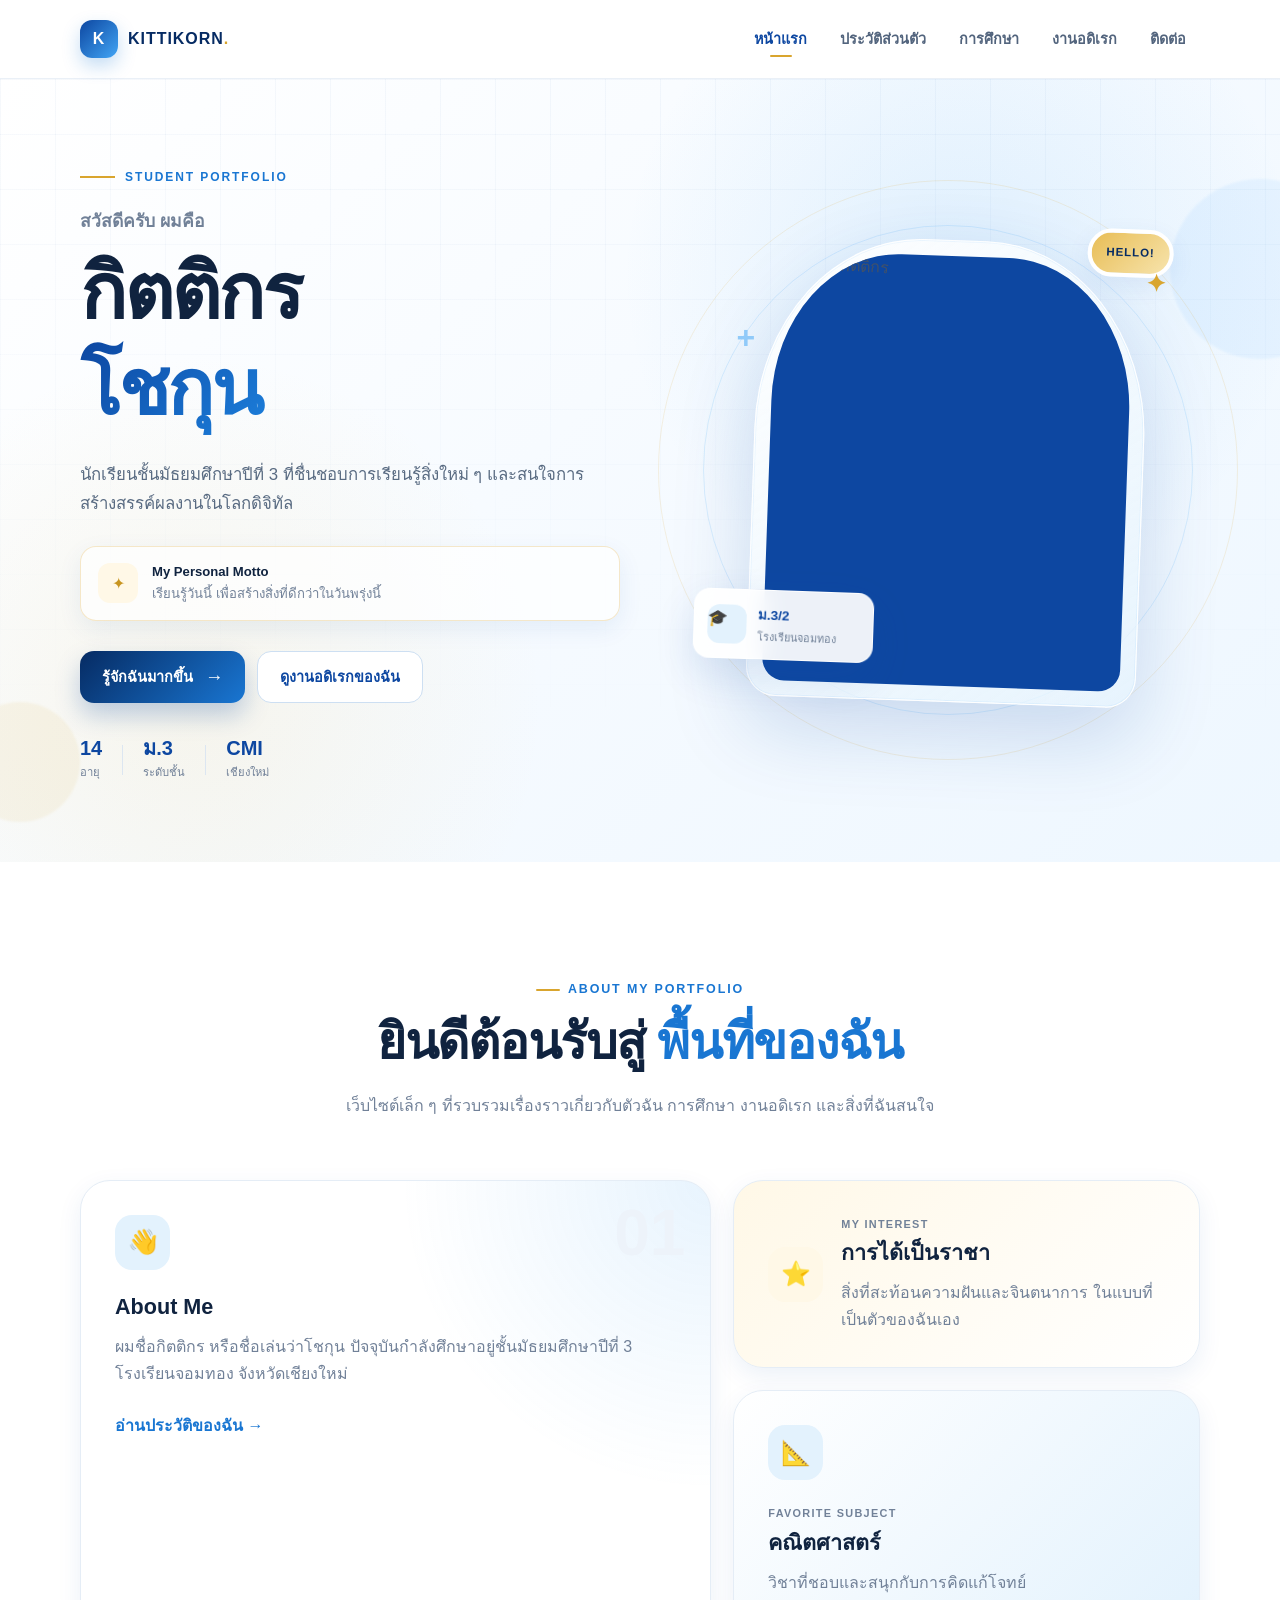
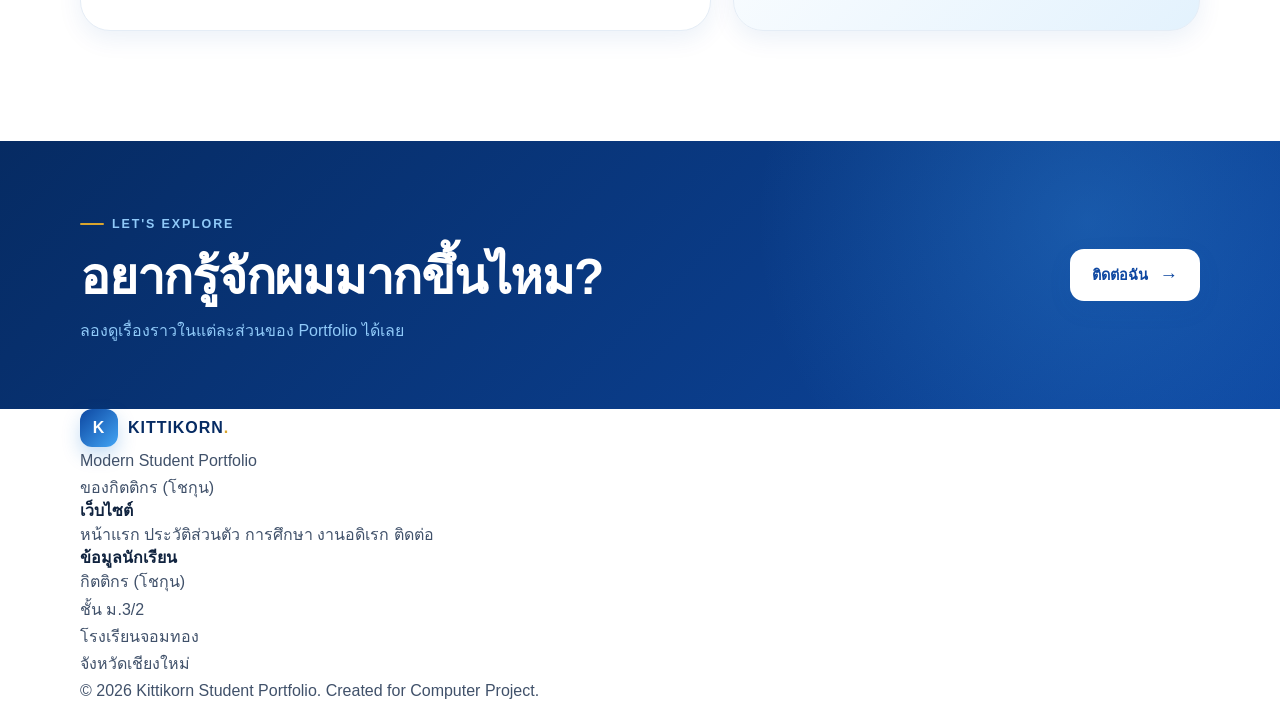
==== commit 97ecef6d: "Update index.html" ====
--- a/index.html
+++ b/index.html
@@ -110,7 +110,7 @@
                         <div class="profile-image-wrapper">
                             <img
                                 src="images/image1.jpg"
-                                alt="รูปโปรไฟล์ของกิตติกร"
+                                alt="รูปของกิตติกร"
                                 class="profile-image"
                             >
                         </div>
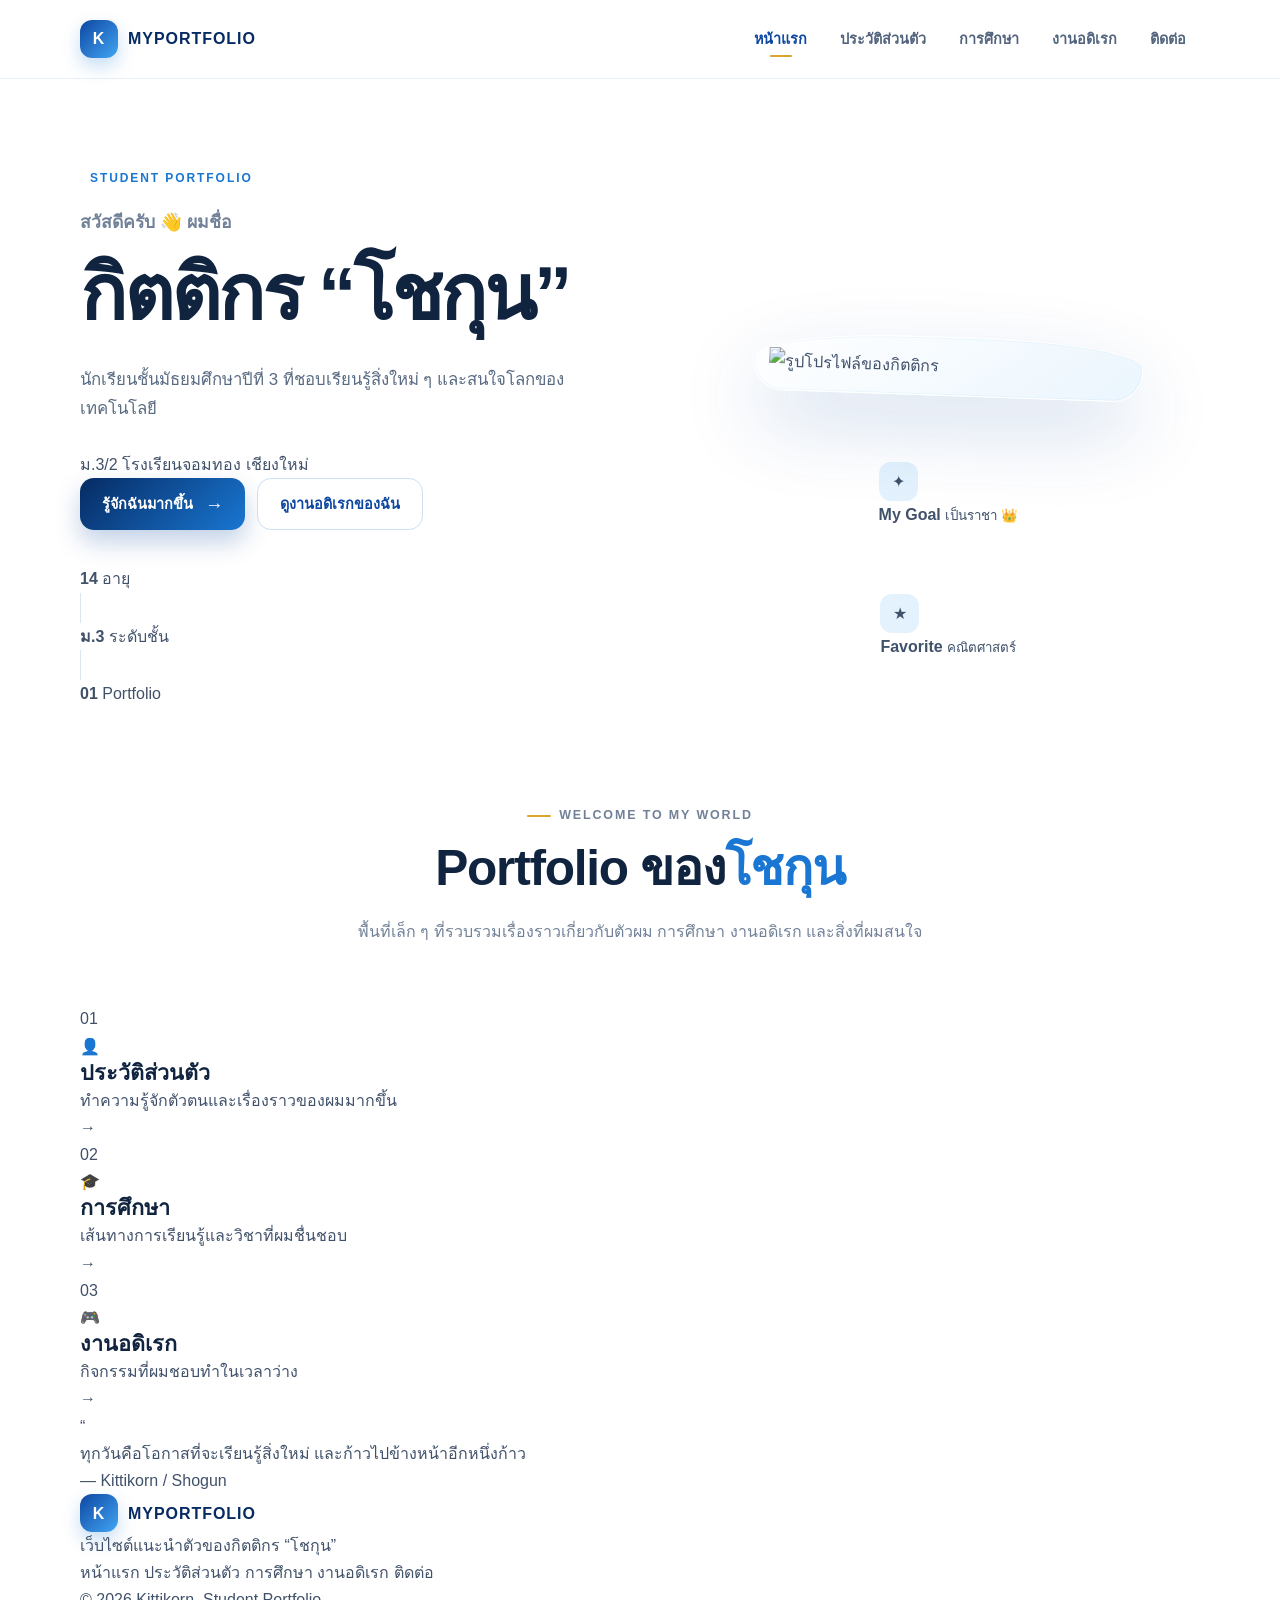
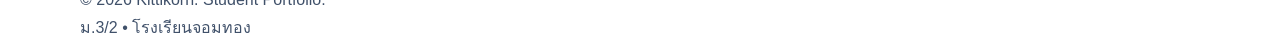
==== commit ac69ae43: "Update index.html" ====
--- a/index.html
+++ b/index.html
@@ -3,8 +3,13 @@
 <head>
     <meta charset="UTF-8">
     <meta name="viewport" content="width=device-width, initial-scale=1.0">
-    <meta name="description" content="เว็บไซต์ Portfolio ของกิตติกร โชกุน นักเรียนชั้นมัธยมศึกษาปีที่ 3">
+    <meta name="description" content="เว็บไซต์ Portfolio ของกิตติกร หรือโชกุน นักเรียนชั้นมัธยมศึกษาปีที่ 3">
     <title>กิตติกร | Student Portfolio</title>
+
+    <link rel="preconnect" href="https://fonts.googleapis.com">
+    <link rel="preconnect" href="https://fonts.gstatic.com" crossorigin>
+    <link href="https://fonts.googleapis.com/css2?family=Prompt:wght@300;400;500;600;700&display=swap" rel="stylesheet">
+
     <link rel="stylesheet" href="style.css">
 </head>
 
@@ -12,9 +17,10 @@
 
     <header class="site-header">
         <nav class="navbar container">
+
             <a href="index.html" class="logo">
                 <span class="logo-mark">K</span>
-                <span>KITTIKORN<span class="logo-dot">.</span></span>
+                <span>MY<span>PORTFOLIO</span></span>
             </a>
 
             <div class="nav-links">
@@ -24,44 +30,41 @@
                 <a href="hobby.html">งานอดิเรก</a>
                 <a href="contact.html">ติดต่อ</a>
             </div>
+
         </nav>
     </header>
 
     <main>
 
-        <!-- Hero Section -->
-        <section class="hero">
-            <div class="hero-decoration decoration-one"></div>
-            <div class="hero-decoration decoration-two"></div>
+        <section class="hero-section">
+            <div class="hero-decoration hero-decoration-one"></div>
+            <div class="hero-decoration hero-decoration-two"></div>
 
             <div class="container hero-grid">
 
                 <div class="hero-content fade-up">
 
                     <div class="eyebrow">
-                        <span class="eyebrow-line"></span>
+                        <span></span>
                         STUDENT PORTFOLIO
                     </div>
 
-                    <p class="hero-greeting">สวัสดีครับ ผมคือ</p>
+                    <p class="hero-greeting">สวัสดีครับ 👋 ผมชื่อ</p>
 
                     <h1>
                         กิตติกร
-                        <span class="gradient-text">โชกุน</span>
+                        <span>“โชกุน”</span>
                     </h1>
 
                     <p class="hero-description">
                         นักเรียนชั้นมัธยมศึกษาปีที่ 3
-                        ที่ชื่นชอบการเรียนรู้สิ่งใหม่ ๆ
-                        และสนใจการสร้างสรรค์ผลงานในโลกดิจิทัล
+                        ที่ชอบเรียนรู้สิ่งใหม่ ๆ และสนใจโลกของเทคโนโลยี
                     </p>
 
-                    <div class="hero-highlight">
-                        <span class="highlight-icon">✦</span>
-                        <div>
-                            <strong>My Personal Motto</strong>
-                            <p>เรียนรู้วันนี้ เพื่อสร้างสิ่งที่ดีกว่าในวันพรุ่งนี้</p>
-                        </div>
+                    <div class="hero-tags">
+                        <span>ม.3/2</span>
+                        <span>โรงเรียนจอมทอง</span>
+                        <span>เชียงใหม่</span>
                     </div>
 
                     <div class="hero-buttons">
@@ -75,154 +78,134 @@
                         </a>
                     </div>
 
-                    <div class="quick-stats">
-                        <div class="stat">
+                    <div class="hero-mini-stats">
+                        <div>
                             <strong>14</strong>
                             <span>อายุ</span>
                         </div>
 
                         <div class="stat-divider"></div>
 
-                        <div class="stat">
+                        <div>
                             <strong>ม.3</strong>
                             <span>ระดับชั้น</span>
                         </div>
 
                         <div class="stat-divider"></div>
 
-                        <div class="stat">
-                            <strong>CMI</strong>
-                            <span>เชียงใหม่</span>
-                        </div>
-                    </div>
-
-                </div>
-
-                <!-- Hero Profile -->
+                        <div>
+                            <strong>01</strong>
+                            <span>Portfolio</span>
+                        </div>
+                    </div>
+
+                </div>
+
                 <div class="hero-visual fade-up delay-1">
 
-                    <div class="visual-orbit orbit-one"></div>
-                    <div class="visual-orbit orbit-two"></div>
+                    <div class="circle-decoration"></div>
+                    <div class="gold-orbit"></div>
 
                     <div class="profile-frame">
-                        <div class="gold-badge">HELLO!</div>
-
-                        <div class="profile-image-wrapper">
+                        <div class="profile-frame-inner">
                             <img
-                                src="images/image1.jpg"
-                                alt="รูปของกิตติกร"
-                                class="profile-image"
+                                src="https://encrypted-tbn0.gstatic.com/images?q=tbn:ANd9GcTLJknqsM3JGpvrgClt9zgYH3eqqwJ2fhHWD0YO94FQ_kIIJd_IZ8HN97mt&s=10"
+                                alt="รูปโปรไฟล์ของกิตติกร"
                             >
                         </div>
-
-                        <div class="profile-floating-card">
-                            <span class="floating-icon">🎓</span>
-                            <div>
-                                <strong>ม.3/2</strong>
-                                <span>โรงเรียนจอมทอง</span>
-                            </div>
-                        </div>
-                    </div>
-
-                    <div class="floating-shape shape-star">✦</div>
-                    <div class="floating-shape shape-plus">+</div>
+                    </div>
+
+                    <div class="floating-card floating-card-top">
+                        <span class="floating-icon">✦</span>
+                        <div>
+                            <strong>My Goal</strong>
+                            <small>เป็นราชา 👑</small>
+                        </div>
+                    </div>
+
+                    <div class="floating-card floating-card-bottom">
+                        <span class="floating-icon blue">★</span>
+                        <div>
+                            <strong>Favorite</strong>
+                            <small>คณิตศาสตร์</small>
+                        </div>
+                    </div>
 
                 </div>
 
             </div>
         </section>
 
-        <!-- Introduction Section -->
-        <section class="section intro-section">
+        <section class="intro-section section-padding">
             <div class="container">
 
                 <div class="section-heading centered">
-                    <span class="section-label">ABOUT MY PORTFOLIO</span>
-                    <h2>ยินดีต้อนรับสู่ <span>พื้นที่ของฉัน</span></h2>
+                    <p class="section-label">WELCOME TO MY WORLD</p>
+                    <h2>Portfolio ของ<span>โชกุน</span></h2>
                     <p>
-                        เว็บไซต์เล็ก ๆ ที่รวบรวมเรื่องราวเกี่ยวกับตัวฉัน
-                        การศึกษา งานอดิเรก และสิ่งที่ฉันสนใจ
+                        พื้นที่เล็ก ๆ ที่รวบรวมเรื่องราวเกี่ยวกับตัวผม
+                        การศึกษา งานอดิเรก และสิ่งที่ผมสนใจ
                     </p>
                 </div>
 
-                <div class="intro-grid">
-
-                    <div class="intro-card intro-main">
-                        <div class="card-number">01</div>
-                        <span class="card-icon blue-icon">👋</span>
-
-                        <h3>About Me</h3>
-
-                        <p>
-                            ผมชื่อกิตติกร หรือชื่อเล่นว่าโชกุน
-                            ปัจจุบันกำลังศึกษาอยู่ชั้นมัธยมศึกษาปีที่ 3
-                            โรงเรียนจอมทอง จังหวัดเชียงใหม่
-                        </p>
-
-                        <a href="profile.html" class="text-link">
-                            อ่านประวัติของฉัน →
-                        </a>
-                    </div>
-
-                    <div class="intro-card intro-accent">
-                        <span class="card-icon gold-icon">⭐</span>
-
-                        <div>
-                            <span class="mini-label">MY INTEREST</span>
-                            <h3>การได้เป็นราชา</h3>
-                            <p>
-                                สิ่งที่สะท้อนความฝันและจินตนาการ
-                                ในแบบที่เป็นตัวของฉันเอง
-                            </p>
-                        </div>
-                    </div>
-
-                    <div class="intro-card intro-small">
-                        <span class="card-icon blue-icon">📐</span>
-                        <span class="mini-label">FAVORITE SUBJECT</span>
-                        <h3>คณิตศาสตร์</h3>
-                        <p>วิชาที่ชอบและสนุกกับการคิดแก้โจทย์</p>
-                    </div>
-
-                </div>
+                <div class="quick-grid">
+
+                    <a href="profile.html" class="quick-card">
+                        <div class="quick-number">01</div>
+                        <div class="quick-icon">👤</div>
+                        <h3>ประวัติส่วนตัว</h3>
+                        <p>ทำความรู้จักตัวตนและเรื่องราวของผมมากขึ้น</p>
+                        <span class="card-arrow">→</span>
+                    </a>
+
+                    <a href="education.html" class="quick-card featured">
+                        <div class="quick-number">02</div>
+                        <div class="quick-icon">🎓</div>
+                        <h3>การศึกษา</h3>
+                        <p>เส้นทางการเรียนรู้และวิชาที่ผมชื่นชอบ</p>
+                        <span class="card-arrow">→</span>
+                    </a>
+
+                    <a href="hobby.html" class="quick-card">
+                        <div class="quick-number">03</div>
+                        <div class="quick-icon">🎮</div>
+                        <h3>งานอดิเรก</h3>
+                        <p>กิจกรรมที่ผมชอบทำในเวลาว่าง</p>
+                        <span class="card-arrow">→</span>
+                    </a>
+
+                </div>
+
             </div>
         </section>
 
-        <!-- CTA -->
-        <section class="cta-section">
-            <div class="container cta-inner">
-                <div>
-                    <span class="section-label light-label">LET'S EXPLORE</span>
-                    <h2>อยากรู้จักผมมากขึ้นไหม?</h2>
-                    <p>ลองดูเรื่องราวในแต่ละส่วนของ Portfolio ได้เลย</p>
-                </div>
-
-                <a href="contact.html" class="btn btn-light">
-                    ติดต่อฉัน
-                    <span>→</span>
-                </a>
+        <section class="quote-section">
+            <div class="container">
+                <div class="quote-box">
+                    <div class="quote-mark">“</div>
+                    <p>
+                        ทุกวันคือโอกาสที่จะเรียนรู้สิ่งใหม่
+                        และก้าวไปข้างหน้าอีกหนึ่งก้าว
+                    </p>
+                    <span>— Kittikorn / Shogun</span>
+                </div>
             </div>
         </section>
 
     </main>
 
     <footer class="site-footer">
-        <div class="container footer-grid">
+        <div class="container footer-content">
 
             <div class="footer-brand">
                 <a href="index.html" class="logo footer-logo">
                     <span class="logo-mark">K</span>
-                    <span>KITTIKORN<span class="logo-dot">.</span></span>
+                    <span>MY<span>PORTFOLIO</span></span>
                 </a>
-
-                <p>
-                    Modern Student Portfolio<br>
-                    ของกิตติกร (โชกุน)
-                </p>
-            </div>
-
-            <div class="footer-nav">
-                <h4>เว็บไซต์</h4>
+                <p>เว็บไซต์แนะนำตัวของกิตติกร “โชกุน”</p>
+            </div>
+
+            <div class="footer-links">
                 <a href="index.html">หน้าแรก</a>
                 <a href="profile.html">ประวัติส่วนตัว</a>
                 <a href="education.html">การศึกษา</a>
@@ -230,20 +213,11 @@
                 <a href="contact.html">ติดต่อ</a>
             </div>
 
-            <div class="footer-info">
-                <h4>ข้อมูลนักเรียน</h4>
-                <p>กิตติกร (โชกุน)</p>
-                <p>ชั้น ม.3/2</p>
-                <p>โรงเรียนจอมทอง</p>
-                <p>จังหวัดเชียงใหม่</p>
-            </div>
-
-        </div>
-
-        <div class="footer-bottom">
-            <div class="container">
-                <p>© 2026 Kittikorn Student Portfolio. Created for Computer Project.</p>
-            </div>
+            <div class="footer-bottom">
+                <p>© 2026 Kittikorn. Student Portfolio.</p>
+                <p>ม.3/2 • โรงเรียนจอมทอง</p>
+            </div>
+
         </div>
     </footer>
 
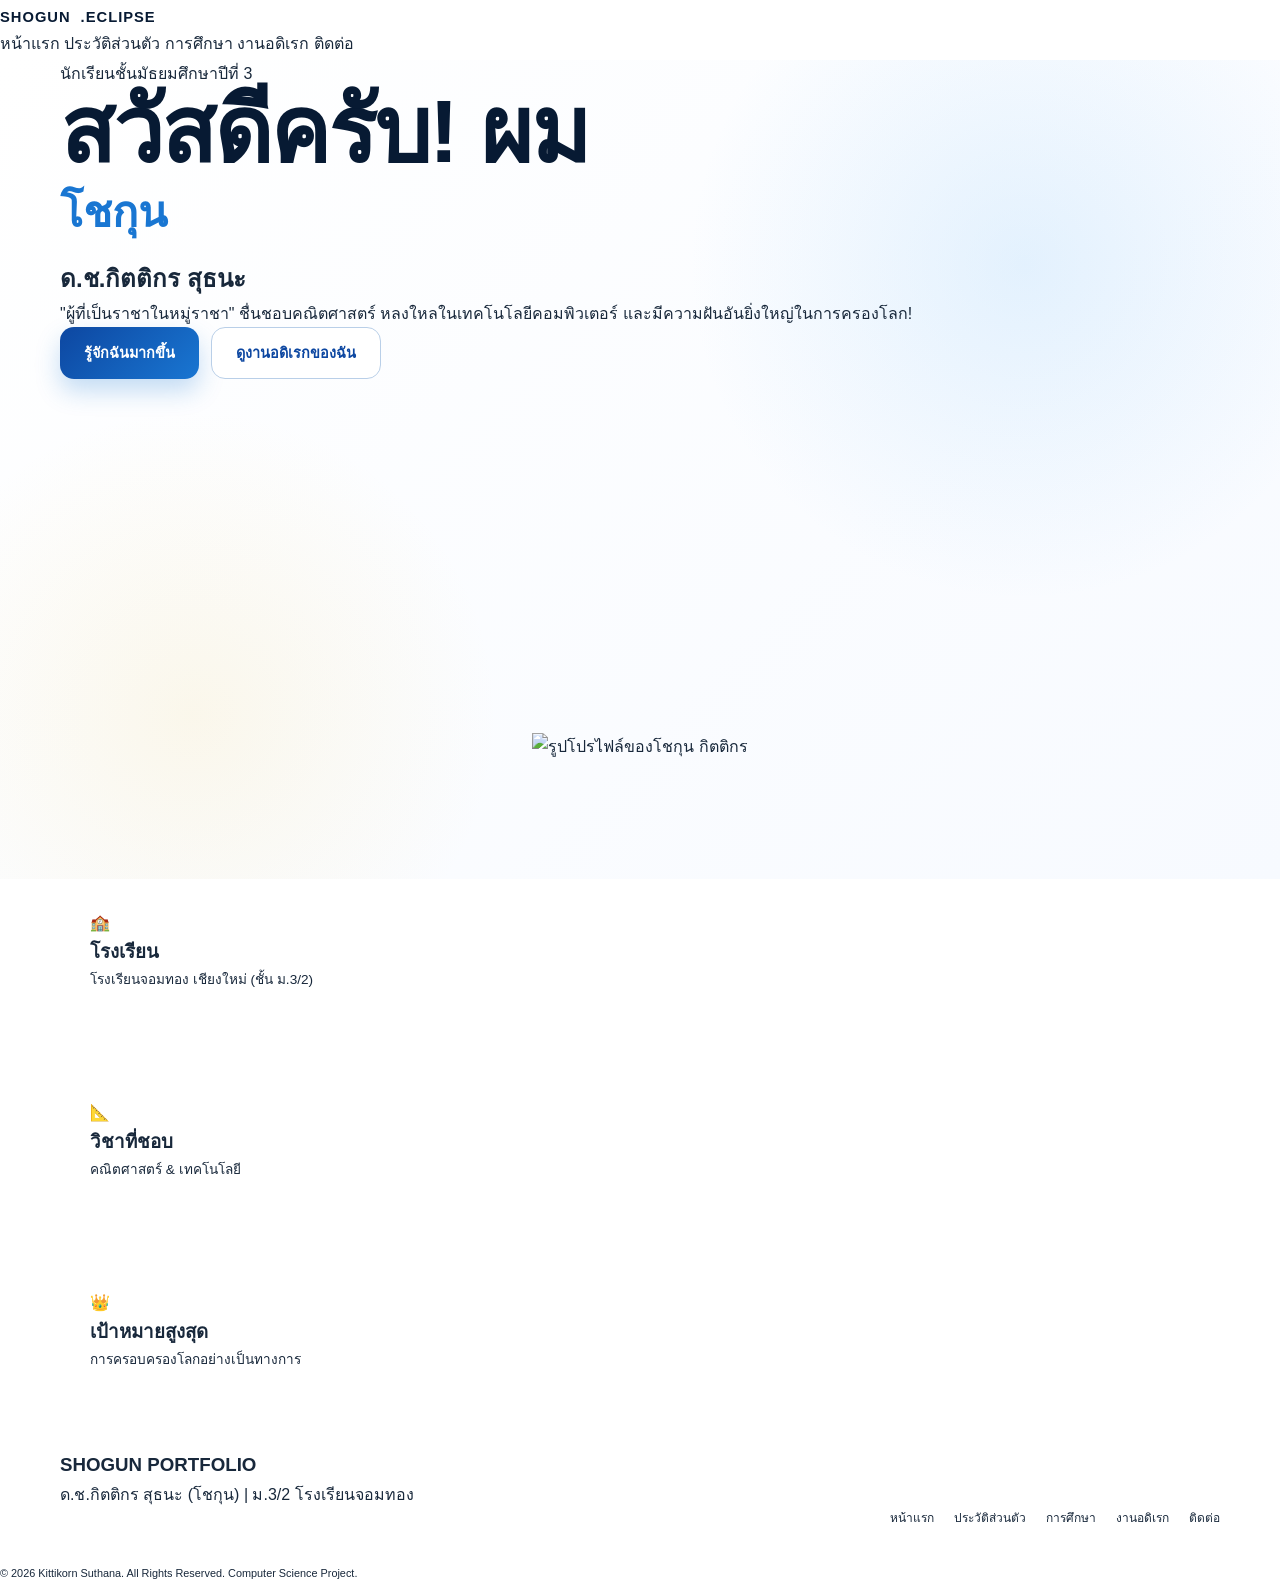
==== commit 5cf99920: "Update index.html" ====
--- a/index.html
+++ b/index.html
@@ -3,208 +3,81 @@
 <head>
     <meta charset="UTF-8">
     <meta name="viewport" content="width=device-width, initial-scale=1.0">
-    <meta name="description" content="เว็บไซต์ Portfolio ของกิตติกร หรือโชกุน นักเรียนชั้นมัธยมศึกษาปีที่ 3">
-    <title>กิตติกร | Student Portfolio</title>
-
-    <link rel="preconnect" href="https://fonts.googleapis.com">
-    <link rel="preconnect" href="https://fonts.gstatic.com" crossorigin>
-    <link href="https://fonts.googleapis.com/css2?family=Prompt:wght@300;400;500;600;700&display=swap" rel="stylesheet">
-
+    <title>หน้าแรก | โชกุน กิตติกร - Solar Eclipse Student Portfolio</title>
     <link rel="stylesheet" href="style.css">
 </head>
-
 <body>
 
-    <header class="site-header">
-        <nav class="navbar container">
-
-            <a href="index.html" class="logo">
-                <span class="logo-mark">K</span>
-                <span>MY<span>PORTFOLIO</span></span>
-            </a>
-
-            <div class="nav-links">
-                <a href="index.html" class="active">หน้าแรก</a>
-                <a href="profile.html">ประวัติส่วนตัว</a>
-                <a href="education.html">การศึกษา</a>
-                <a href="hobby.html">งานอดิเรก</a>
-                <a href="contact.html">ติดต่อ</a>
-            </div>
-
-        </nav>
+    <!-- Navigation Bar -->
+    <header class="navbar">
+        <div class="nav-container">
+            <a href="index.html" class="logo">SHOGUN<span class="logo-accent">.ECLIPSE</span></a>
+            <nav class="nav-menu">
+                <a href="index.html" class="nav-link active">หน้าแรก</a>
+                <a href="profile.html" class="nav-link">ประวัติส่วนตัว</a>
+                <a href="education.html" class="nav-link">การศึกษา</a>
+                <a href="hobby.html" class="nav-link">งานอดิเรก</a>
+                <a href="contact.html" class="nav-link">ติดต่อ</a>
+            </nav>
+        </div>
     </header>
 
+    <!-- Main Content -->
     <main>
-
+        <!-- Hero Section with Solar Eclipse Theme -->
         <section class="hero-section">
-            <div class="hero-decoration hero-decoration-one"></div>
-            <div class="hero-decoration hero-decoration-two"></div>
-
-            <div class="container hero-grid">
-
-                <div class="hero-content fade-up">
-
-                    <div class="eyebrow">
-                        <span></span>
-                        STUDENT PORTFOLIO
+            <div class="container hero-container">
+                <div class="hero-content">
+                    <span class="badge">นักเรียนชั้นมัธยมศึกษาปีที่ 3</span>
+                    <h1 class="hero-title">สวัสดีครับ! ผม <span class="text-highlight">โชกุน</span></h1>
+                    <h2 class="hero-subtitle">ด.ช.กิตติกร สุธนะ</h2>
+                    <p class="hero-desc">
+                        "ผู้ที่เป็นราชาในหมู่ราชา" ชื่นชอบคณิตศาสตร์ หลงใหลในเทคโนโลยีคอมพิวเตอร์ และมีความฝันอันยิ่งใหญ่ในการครองโลก!
+                    </p>
+                    <div class="hero-buttons">
+                        <a href="profile.html" class="btn btn-primary">รู้จักฉันมากขึ้น</a>
+                        <a href="hobby.html" class="btn btn-outline">ดูงานอดิเรกของฉัน</a>
                     </div>
-
-                    <p class="hero-greeting">สวัสดีครับ 👋 ผมชื่อ</p>
-
-                    <h1>
-                        กิตติกร
-                        <span>“โชกุน”</span>
-                    </h1>
-
-                    <p class="hero-description">
-                        นักเรียนชั้นมัธยมศึกษาปีที่ 3
-                        ที่ชอบเรียนรู้สิ่งใหม่ ๆ และสนใจโลกของเทคโนโลยี
-                    </p>
-
-                    <div class="hero-tags">
-                        <span>ม.3/2</span>
-                        <span>โรงเรียนจอมทอง</span>
-                        <span>เชียงใหม่</span>
-                    </div>
-
-                    <div class="hero-buttons">
-                        <a href="profile.html" class="btn btn-primary">
-                            รู้จักฉันมากขึ้น
-                            <span>→</span>
-                        </a>
-
-                        <a href="hobby.html" class="btn btn-outline">
-                            ดูงานอดิเรกของฉัน
-                        </a>
-                    </div>
-
-                    <div class="hero-mini-stats">
-                        <div>
-                            <strong>14</strong>
-                            <span>อายุ</span>
-                        </div>
-
-                        <div class="stat-divider"></div>
-
-                        <div>
-                            <strong>ม.3</strong>
-                            <span>ระดับชั้น</span>
-                        </div>
-
-                        <div class="stat-divider"></div>
-
-                        <div>
-                            <strong>01</strong>
-                            <span>Portfolio</span>
-                        </div>
-                    </div>
-
                 </div>
-
-                <div class="hero-visual fade-up delay-1">
-
-                    <div class="circle-decoration"></div>
-                    <div class="gold-orbit"></div>
-
-                    <div class="profile-frame">
-                        <div class="profile-frame-inner">
-                            <img
-                                src="https://encrypted-tbn0.gstatic.com/images?q=tbn:ANd9GcTLJknqsM3JGpvrgClt9zgYH3eqqwJ2fhHWD0YO94FQ_kIIJd_IZ8HN97mt&s=10"
-                                alt="รูปโปรไฟล์ของกิตติกร"
-                            >
-                        </div>
-                    </div>
-
-                    <div class="floating-card floating-card-top">
-                        <span class="floating-icon">✦</span>
-                        <div>
-                            <strong>My Goal</strong>
-                            <small>เป็นราชา 👑</small>
-                        </div>
-                    </div>
-
-                    <div class="floating-card floating-card-bottom">
-                        <span class="floating-icon blue">★</span>
-                        <div>
-                            <strong>Favorite</strong>
-                            <small>คณิตศาสตร์</small>
-                        </div>
-                    </div>
-
-                </div>
-
-            </div>
-        </section>
-
-        <section class="intro-section section-padding">
-            <div class="container">
-
-                <div class="section-heading centered">
-                    <p class="section-label">WELCOME TO MY WORLD</p>
-                    <h2>Portfolio ของ<span>โชกุน</span></h2>
-                    <p>
-                        พื้นที่เล็ก ๆ ที่รวบรวมเรื่องราวเกี่ยวกับตัวผม
-                        การศึกษา งานอดิเรก และสิ่งที่ผมสนใจ
-                    </p>
-                </div>
-
-                <div class="quick-grid">
-
-                    <a href="profile.html" class="quick-card">
-                        <div class="quick-number">01</div>
-                        <div class="quick-icon">👤</div>
-                        <h3>ประวัติส่วนตัว</h3>
-                        <p>ทำความรู้จักตัวตนและเรื่องราวของผมมากขึ้น</p>
-                        <span class="card-arrow">→</span>
-                    </a>
-
-                    <a href="education.html" class="quick-card featured">
-                        <div class="quick-number">02</div>
-                        <div class="quick-icon">🎓</div>
-                        <h3>การศึกษา</h3>
-                        <p>เส้นทางการเรียนรู้และวิชาที่ผมชื่นชอบ</p>
-                        <span class="card-arrow">→</span>
-                    </a>
-
-                    <a href="hobby.html" class="quick-card">
-                        <div class="quick-number">03</div>
-                        <div class="quick-icon">🎮</div>
-                        <h3>งานอดิเรก</h3>
-                        <p>กิจกรรมที่ผมชอบทำในเวลาว่าง</p>
-                        <span class="card-arrow">→</span>
-                    </a>
-
-                </div>
-
-            </div>
-        </section>
-
-        <section class="quote-section">
-            <div class="container">
-                <div class="quote-box">
-                    <div class="quote-mark">“</div>
-                    <p>
-                        ทุกวันคือโอกาสที่จะเรียนรู้สิ่งใหม่
-                        และก้าวไปข้างหน้าอีกหนึ่งก้าว
-                    </p>
-                    <span>— Kittikorn / Shogun</span>
+                <div class="hero-visual">
+                    <!-- Eclipse Effect Behind Profile -->
+                    <div class="eclipse-ring"></div>
+                    <img src="https://placehold.co/400x400/12131c/f59e0b?text=Shogun+Kittikorn" alt="รูปโปรไฟล์ของโชกุน กิตติกร" class="hero-profile-img">
                 </div>
             </div>
         </section>
 
+        <!-- Quick Highlights -->
+        <section class="section highlights-section">
+            <div class="container">
+                <div class="grid grid-3">
+                    <div class="card highlight-card">
+                        <div class="card-icon">🏫</div>
+                        <h3>โรงเรียน</h3>
+                        <p>โรงเรียนจอมทอง เชียงใหม่ (ชั้น ม.3/2)</p>
+                    </div>
+                    <div class="card highlight-card">
+                        <div class="card-icon">📐</div>
+                        <h3>วิชาที่ชอบ</h3>
+                        <p>คณิตศาสตร์ & เทคโนโลยี</p>
+                    </div>
+                    <div class="card highlight-card">
+                        <div class="card-icon">👑</div>
+                        <h3>เป้าหมายสูงสุด</h3>
+                        <p>การครอบครองโลกอย่างเป็นทางการ</p>
+                    </div>
+                </div>
+            </div>
+        </section>
     </main>
 
-    <footer class="site-footer">
-        <div class="container footer-content">
-
-            <div class="footer-brand">
-                <a href="index.html" class="logo footer-logo">
-                    <span class="logo-mark">K</span>
-                    <span>MY<span>PORTFOLIO</span></span>
-                </a>
-                <p>เว็บไซต์แนะนำตัวของกิตติกร “โชกุน”</p>
+    <!-- Footer -->
+    <footer class="footer">
+        <div class="container footer-container">
+            <div class="footer-info">
+                <h3>SHOGUN PORTFOLIO</h3>
+                <p>ด.ช.กิตติกร สุธนะ (โชกุน) | ม.3/2 โรงเรียนจอมทอง</p>
             </div>
-
             <div class="footer-links">
                 <a href="index.html">หน้าแรก</a>
                 <a href="profile.html">ประวัติส่วนตัว</a>
@@ -212,12 +85,9 @@
                 <a href="hobby.html">งานอดิเรก</a>
                 <a href="contact.html">ติดต่อ</a>
             </div>
-
-            <div class="footer-bottom">
-                <p>© 2026 Kittikorn. Student Portfolio.</p>
-                <p>ม.3/2 • โรงเรียนจอมทอง</p>
-            </div>
-
+        </div>
+        <div class="footer-bottom">
+            <p>&copy; 2026 Kittikorn Suthana. All Rights Reserved. Computer Science Project.</p>
         </div>
     </footer>
 
--- a/style.css
+++ b/style.css
@@ -1,45 +1,33 @@
-/* =========================================
-   KITTIKORN STUDENT PORTFOLIO
-   Modern / Clean / Creative / Responsive
-   ========================================= */
-
-
-/* =========================================
-   01. ROOT & RESET
-   ========================================= */
+/* ========================================
+   RESET & VARIABLES
+======================================== */
 
 :root {
-    --blue-950: #062b63;
-    --blue-900: #0d47a1;
-    --blue-800: #1255b5;
-    --blue-700: #1976d2;
-    --blue-600: #1e88e5;
-    --blue-500: #42a5f5;
-    --blue-300: #90caf9;
-    --blue-100: #e3f2fd;
-
-    --gold-600: #c89520;
-    --gold-500: #d9a52e;
-    --gold-400: #e8bd55;
-    --gold-200: #f7e4ad;
-    --gold-100: #fff8e7;
-
-    --white: #ffffff;
-    --off-white: #f8fbff;
-    --text-dark: #10233f;
-    --text: #40516a;
-    --text-light: #718198;
-
-    --border: #e5edf6;
-
-    --shadow-sm: 0 8px 24px rgba(13, 71, 161, 0.08);
-    --shadow-md: 0 16px 40px rgba(13, 71, 161, 0.12);
-    --shadow-lg: 0 25px 70px rgba(13, 71, 161, 0.16);
+    --navy: #0D47A1;
+    --blue: #1976D2;
+    --sky: #42A5F5;
+    --light-blue: #90CAF9;
+    --pale-blue: #E3F2FD;
+
+    --gold: #D6A83A;
+    --gold-light: #F3D47A;
+    --gold-pale: #FFF8E7;
+
+    --white: #FFFFFF;
+    --off-white: #F8FAFD;
+    --text: #18283B;
+    --text-light: #65758B;
+    --border: #E5EAF1;
+
+    --dark: #071A33;
+
+    --shadow-sm: 0 8px 25px rgba(13, 71, 161, 0.08);
+    --shadow-md: 0 18px 45px rgba(13, 71, 161, 0.13);
+    --shadow-lg: 0 30px 70px rgba(13, 71, 161, 0.18);
 
     --radius-sm: 12px;
     --radius-md: 20px;
-    --radius-lg: 30px;
-    --radius-xl: 40px;
+    --radius-lg: 32px;
 
     --transition: 0.3s ease;
 }
@@ -55,13 +43,7 @@
 }
 
 body {
-    font-family:
-        "Noto Sans Thai",
-        "Leelawadee UI",
-        Tahoma,
-        Arial,
-        sans-serif;
-
+    font-family: "Prompt", sans-serif;
     color: var(--text);
     background: var(--white);
     line-height: 1.7;
@@ -84,122 +66,78 @@
 }
 
 .container {
-    width: min(1120px, calc(100% - 40px));
+    width: min(1160px, calc(100% - 40px));
     margin: 0 auto;
 }
 
-
-/* =========================================
-   02. TYPOGRAPHY
-   ========================================= */
-
-h1,
-h2,
-h3,
-h4 {
-    color: var(--text-dark);
-    line-height: 1.25;
-    font-weight: 800;
-}
-
-h1 {
-    font-size: clamp(3rem, 6vw, 5.4rem);
-    letter-spacing: -0.04em;
-}
-
-h2 {
+.section-padding {
+    padding: 100px 0;
+}
+
+/* ========================================
+   TYPOGRAPHY
+======================================== */
+
+.section-label {
+    color: var(--gold);
+    font-size: 0.78rem;
+    font-weight: 700;
+    letter-spacing: 2px;
+    margin-bottom: 10px;
+}
+
+.section-heading h2 {
     font-size: clamp(2rem, 4vw, 3.1rem);
-    letter-spacing: -0.025em;
-}
-
-h3 {
-    font-size: 1.35rem;
-}
-
-p {
-    color: var(--text);
-}
-
-.gradient-text {
-    display: block;
-    background: linear-gradient(
-        135deg,
-        var(--blue-900),
-        var(--blue-600),
-        var(--gold-500)
-    );
-
-    -webkit-background-clip: text;
-    background-clip: text;
-    color: transparent;
-}
-
-.section-label {
-    display: inline-flex;
-    align-items: center;
-    gap: 8px;
-    margin-bottom: 12px;
-
-    color: var(--blue-700);
-    font-size: 0.78rem;
-    font-weight: 800;
-    letter-spacing: 0.15em;
-}
-
-.section-label::before {
-    content: "";
-    width: 24px;
-    height: 2px;
-    background: var(--gold-500);
-    border-radius: 10px;
-}
-
-.light-label {
-    color: var(--blue-300);
-}
-
-.section-heading {
+    line-height: 1.2;
+    margin-bottom: 18px;
+    color: var(--dark);
+}
+
+.section-heading h2 span,
+.section-heading h1 span {
+    color: var(--blue);
+}
+
+.section-heading > p:last-child {
+    color: var(--text-light);
     max-width: 650px;
 }
 
 .section-heading.centered {
-    margin: 0 auto 60px;
     text-align: center;
-}
-
-.section-heading.centered .section-label {
-    justify-content: center;
-}
-
-.section-heading h2 span {
-    color: var(--blue-700);
-}
-
-.section-heading p {
-    margin-top: 18px;
-    color: var(--text-light);
-}
-
-
-/* =========================================
-   03. HEADER / NAVIGATION
-   ========================================= */
+    margin: 0 auto 55px;
+}
+
+.section-heading.centered > p:last-child {
+    margin-left: auto;
+    margin-right: auto;
+}
+
+.section-heading.light h2 {
+    color: var(--white);
+}
+
+.section-heading.light > p:last-child {
+    color: rgba(255, 255, 255, 0.72);
+}
+
+/* ========================================
+   NAVIGATION
+======================================== */
 
 .site-header {
     position: sticky;
     top: 0;
     z-index: 1000;
-
-    background: rgba(255, 255, 255, 0.88);
-    border-bottom: 1px solid rgba(229, 237, 246, 0.8);
-
+    padding: 14px 0;
+    background: rgba(255, 255, 255, 0.82);
     backdrop-filter: blur(18px);
     -webkit-backdrop-filter: blur(18px);
+    border-bottom: 1px solid rgba(229, 234, 241, 0.75);
 }
 
 .navbar {
-    min-height: 78px;
-
+    min-height: 60px;
     display: flex;
     align-items: center;
     justify-content: space-between;
@@ -210,34 +148,34 @@
     display: inline-flex;
     align-items: center;
     gap: 10px;
-
-    color: var(--blue-950);
-    font-weight: 900;
-    letter-spacing: 0.06em;
-    font-size: 1rem;
+    font-size: 0.92rem;
+    font-weight: 700;
+    letter-spacing: 1px;
+    color: var(--dark);
+}
+
+.logo > span:last-child {
+    display: flex;
+    flex-direction: column;
+    line-height: 1;
+}
+
+.logo > span:last-child > span {
+    color: var(--blue);
+    font-size: 0.58rem;
+    letter-spacing: 2.4px;
+    margin-top: 4px;
 }
 
 .logo-mark {
     width: 38px;
     height: 38px;
-
     display: grid;
     place-items: center;
-
+    color: var(--white);
+    background: linear-gradient(135deg, var(--navy), var(--blue));
     border-radius: 12px;
-
-    color: var(--white);
-    background: linear-gradient(
-        135deg,
-        var(--blue-900),
-        var(--blue-500)
-    );
-
     box-shadow: 0 8px 18px rgba(25, 118, 210, 0.25);
-}
-
-.logo-dot {
-    color: var(--gold-500);
 }
 
 .nav-links {
@@ -248,934 +186,1790 @@
 
 .nav-links a {
     position: relative;
-
-    padding: 9px 14px;
+    padding: 10px 15px;
     border-radius: 10px;
-
-    color: #52647d;
-    font-size: 0.9rem;
-    font-weight: 700;
-
-    transition:
-        color var(--transition),
-        background var(--transition),
-        transform var(--transition);
-}
-
-.nav-links a::after {
+    color: var(--text-light);
+    font-size: 0.88rem;
+    font-weight: 500;
+    transition: var(--transition);
+}
+
+.nav-links a:hover,
+.nav-links a.active {
+    color: var(--navy);
+    background: var(--pale-blue);
+}
+
+.nav-links a.active::after {
     content: "";
-
     position: absolute;
     left: 50%;
-    bottom: 3px;
-
-    width: 0;
-    height: 2px;
-
-    background: var(--gold-500);
-    border-radius: 20px;
-
+    bottom: 4px;
+    width: 5px;
+    height: 5px;
+    border-radius: 50%;
+    background: var(--gold);
     transform: translateX(-50%);
-    transition: width var(--transition);
-}
-
-.nav-links a:hover {
-    color: var(--blue-900);
-    background: var(--blue-100);
-}
-
-.nav-links a:hover::after,
-.nav-links a.active::after {
-    width: 22px;
-}
-
-.nav-links a.active {
-    color: var(--blue-900);
-}
-
-
-/* =========================================
-   04. BUTTONS
-   ========================================= */
+}
+
+/* ========================================
+   BUTTONS
+======================================== */
 
 .btn {
     min-height: 52px;
-
     display: inline-flex;
     align-items: center;
     justify-content: center;
-    gap: 12px;
-
-    padding: 0 22px;
-
+    gap: 15px;
+    padding: 0 24px;
     border-radius: 14px;
-
-    font-weight: 800;
     font-size: 0.9rem;
-
-    transition:
-        transform var(--transition),
-        box-shadow var(--transition),
-        background var(--transition),
-        color var(--transition);
-}
-
-.btn span {
-    font-size: 1.15rem;
-    transition: transform var(--transition);
-}
-
-.btn:hover {
-    transform: translateY(-3px);
-}
-
-.btn:hover span {
-    transform: translateX(4px);
+    font-weight: 600;
+    transition: var(--transition);
+    cursor: pointer;
 }
 
 .btn-primary {
     color: var(--white);
-    background: linear-gradient(
-        135deg,
-        var(--blue-950),
-        var(--blue-700)
-    );
-
-    box-shadow: 0 12px 25px rgba(13, 71, 161, 0.25);
+    background: linear-gradient(135deg, var(--navy), var(--blue));
+    box-shadow: 0 12px 25px rgba(25, 118, 210, 0.25);
 }
 
 .btn-primary:hover {
-    box-shadow: 0 18px 32px rgba(13, 71, 161, 0.32);
+    transform: translateY(-3px);
+    box-shadow: 0 18px 35px rgba(25, 118, 210, 0.32);
 }
 
 .btn-outline {
-    color: var(--blue-900);
+    color: var(--navy);
+    border: 1px solid #B9CFE8;
     background: var(--white);
-    border: 1px solid #cddff2;
 }
 
 .btn-outline:hover {
-    background: var(--blue-100);
-    border-color: var(--blue-300);
-}
-
-.btn-light {
-    color: var(--blue-900);
+    color: var(--white);
+    background: var(--navy);
+    border-color: var(--navy);
+    transform: translateY(-3px);
+}
+
+.btn-white {
+    color: var(--navy);
     background: var(--white);
-    box-shadow: var(--shadow-sm);
-}
-
-.btn-light:hover {
-    background: var(--gold-100);
-}
-
-
-/* =========================================
-   05. HERO
-   ========================================= */
-
-.hero {
+}
+
+.btn-white:hover {
+    color: var(--white);
+    background: var(--dark);
+    transform: translateY(-3px);
+}
+
+/* ========================================
+   HERO
+======================================== */
+
+.hero-section {
     position: relative;
     min-height: 720px;
-
     display: flex;
     align-items: center;
-
     overflow: hidden;
-
     background:
-        radial-gradient(
-            circle at 75% 25%,
-            rgba(66, 165, 245, 0.13),
-            transparent 30%
-        ),
-        radial-gradient(
-            circle at 15% 80%,
-            rgba(232, 189, 85, 0.11),
-            transparent 28%
-        ),
-        linear-gradient(
-            135deg,
-            #ffffff 0%,
-            #f5faff 55%,
-            #eef7ff 100%
-        );
-}
-
-.hero::before {
-    content: "";
-
-    position: absolute;
-    inset: 0;
-
-    background-image:
-        linear-gradient(
-            rgba(13, 71, 161, 0.035) 1px,
-            transparent 1px
-        ),
-        linear-gradient(
-            90deg,
-            rgba(13, 71, 161, 0.035) 1px,
-            transparent 1px
-        );
-
-    background-size: 55px 55px;
-
-    mask-image: linear-gradient(
-        to bottom,
-        black,
-        transparent 85%
-    );
+        radial-gradient(circle at 80% 25%, rgba(144, 202, 249, 0.22), transparent 28%),
+        radial-gradient(circle at 15% 80%, rgba(243, 212, 122, 0.15), transparent 24%),
+        linear-gradient(135deg, #FFFFFF 0%, #F7FAFF 100%);
 }
 
 .hero-grid {
-    position: relative;
-    z-index: 2;
-
     display: grid;
     grid-template-columns: 1.05fr 0.95fr;
     align-items: center;
     gap: 60px;
-
-    padding: 80px 0;
+    padding: 75px 0;
 }
 
 .eyebrow {
     display: inline-flex;
     align-items: center;
     gap: 10px;
-
-    margin-bottom: 20px;
-
-    color: var(--blue-700);
-    font-size: 0.75rem;
-    font-weight: 900;
-    letter-spacing: 0.16em;
-}
-
-.eyebrow-line {
-    width: 35px;
+    color: var(--navy);
+    font-size: 0.74rem;
+    font-weight: 700;
+    letter-spacing: 2px;
+    margin-bottom: 18px;
+}
+
+.eyebrow span {
+    width: 28px;
     height: 2px;
-    background: var(--gold-500);
+    background: var(--gold);
 }
 
 .hero-greeting {
-    margin-bottom: 8px;
-
     color: var(--text-light);
-    font-size: 1.1rem;
-    font-weight: 600;
+    font-size: 1rem;
+    margin-bottom: 4px;
 }
 
 .hero-content h1 {
-    margin-bottom: 24px;
+    color: var(--dark);
+    font-size: clamp(3.4rem, 7vw, 6rem);
+    line-height: 1;
+    letter-spacing: -2px;
+    margin-bottom: 25px;
+}
+
+.hero-content h1 span {
+    display: block;
+    color: var(--blue);
+    font-size: 0.48em;
+    letter-spacing: 0;
+    margin-top: 14px;
 }
 
 .hero-description {
     max-width: 560px;
-    margin-bottom: 28px;
-
-    color: #596b82;
-    font-size: 1.05rem;
-}
-
-.hero-highlight {
-    max-width: 540px;
-
+    color: var(--text-light);
+    font-size: 1.02rem;
+    margin-bottom: 20px;
+}
+
+.hero-tags {
     display: flex;
-    align-items: center;
-    gap: 14px;
-
+    flex-wrap: wrap;
+    gap: 8px;
     margin-bottom: 30px;
-    padding: 14px 17px;
-
-    border: 1px solid rgba(217, 165, 46, 0.25);
-    border-radius: 16px;
-
-    background: rgba(255, 255, 255, 0.7);
-    box-shadow: var(--shadow-sm);
-}
-
-.highlight-icon {
-    width: 40px;
-    height: 40px;
-
-    flex-shrink: 0;
-
-    display: grid;
-    place-items: center;
-
-    border-radius: 12px;
-
-    color: var(--gold-600);
-    background: var(--gold-100);
-}
-
-.hero-highlight strong {
-    display: block;
-    color: var(--text-dark);
-    font-size: 0.82rem;
-}
-
-.hero-highlight p {
-    color: var(--text-light);
-    font-size: 0.82rem;
+}
+
+.hero-tags span {
+    padding: 7px 13px;
+    border: 1px solid #D8E4F2;
+    border-radius: 50px;
+    background: rgba(255, 255, 255, 0.75);
+    color: var(--navy);
+    font-size: 0.75rem;
 }
 
 .hero-buttons {
     display: flex;
     flex-wrap: wrap;
     gap: 12px;
-
-    margin-bottom: 35px;
-}
-
-.quick-stats {
+}
+
+.hero-mini-stats {
     display: flex;
     align-items: center;
     gap: 20px;
-}
-
-.stat {
+    margin-top: 45px;
+}
+
+.hero-mini-stats > div:not(.stat-divider) {
     display: flex;
     flex-direction: column;
 }
 
-.stat strong {
-    color: var(--blue-900);
-    font-size: 1.25rem;
-    line-height: 1;
-}
-
-.stat span {
-    margin-top: 5px;
+.hero-mini-stats strong {
+    color: var(--navy);
+    font-size: 1.5rem;
+    line-height: 1.2;
+}
+
+.hero-mini-stats span {
     color: var(--text-light);
-    font-size: 0.7rem;
+    font-size: 0.72rem;
 }
 
 .stat-divider {
     width: 1px;
-    height: 30px;
-    background: #dce6f1;
-}
-
-
-/* Hero Visual */
+    height: 35px;
+    background: var(--border);
+}
 
 .hero-visual {
     position: relative;
-
-    min-height: 520px;
-
+    min-height: 500px;
     display: grid;
     place-items: center;
 }
 
+.circle-decoration {
+    position: absolute;
+    width: 390px;
+    height: 390px;
+    border-radius: 50%;
+    background: linear-gradient(135deg, #E3F2FD, #FFFFFF);
+    box-shadow:
+        0 30px 80px rgba(13, 71, 161, 0.13),
+        inset 0 0 0 1px rgba(25, 118, 210, 0.08);
+}
+
+.gold-orbit {
+    position: absolute;
+    width: 470px;
+    height: 470px;
+    border: 1px dashed rgba(214, 168, 58, 0.55);
+    border-radius: 50%;
+    transform: rotate(-25deg);
+}
+
 .profile-frame {
     position: relative;
-
-    width: min(390px, 100%);
-
-    padding: 15px;
-
-    border: 1px solid rgba(255, 255, 255, 0.9);
-    border-radius: 42% 42% 30px 30px;
-
-    background:
-        linear-gradient(
-            145deg,
-            rgba(255,255,255,0.96),
-            rgba(227,242,253,0.72)
-        );
-
-    box-shadow:
-        0 30px 80px rgba(13, 71, 161, 0.18),
-        inset 0 0 0 1px rgba(66,165,245,0.08);
-
+    z-index: 2;
+    width: 320px;
+    height: 390px;
+    padding: 8px;
+    border-radius: 45% 45% 38% 38% / 38% 38% 45% 45%;
+    background: linear-gradient(145deg, var(--gold-light), var(--blue));
+    box-shadow: var(--shadow-lg);
     transform: rotate(2deg);
-    transition: transform 0.5s ease;
+    transition: var(--transition);
 }
 
 .profile-frame:hover {
     transform: rotate(0deg) translateY(-8px);
 }
 
-.profile-image-wrapper {
-    position: relative;
+.profile-frame-inner {
+    width: 100%;
+    height: 100%;
     overflow: hidden;
-
-    border-radius: 35% 35% 22px 22px;
-
-    background: var(--blue-900);
-}
-
-.profile-image {
+    border-radius: inherit;
+    background: var(--white);
+}
+
+.profile-frame img {
     width: 100%;
-    aspect-ratio: 5 / 6;
-
+    height: 100%;
     object-fit: cover;
-
     transition: transform 0.6s ease;
 }
 
-.profile-frame:hover .profile-image {
-    transform: scale(1.035);
-}
-
-.gold-badge {
+.profile-frame:hover img {
+    transform: scale(1.05);
+}
+
+.floating-card {
     position: absolute;
-    z-index: 5;
-
-    top: -18px;
-    right: -24px;
-
-    padding: 10px 15px;
-
-    color: var(--blue-950);
-    background: linear-gradient(
-        135deg,
-        var(--gold-400),
-        var(--gold-200)
-    );
-
-    border: 4px solid var(--white);
-    border-radius: 30px;
-
-    font-size: 0.72rem;
-    font-weight: 900;
-    letter-spacing: 0.08em;
-
-    box-shadow: var(--shadow-sm);
-}
-
-.profile-floating-card {
-    position: absolute;
-    z-index: 10;
-
-    left: -55px;
-    bottom: 35px;
-
+    z-index: 3;
     display: flex;
     align-items: center;
     gap: 11px;
-
-    min-width: 180px;
-
-    padding: 13px;
-
-    border: 1px solid rgba(255,255,255,0.9);
-    border-radius: 16px;
-
-    background: rgba(255,255,255,0.92);
-    backdrop-filter: blur(12px);
-
+    padding: 13px 16px;
+    background: rgba(255, 255, 255, 0.9);
+    border: 1px solid rgba(255, 255, 255, 0.95);
     box-shadow: var(--shadow-md);
+    border-radius: 15px;
+    backdrop-filter: blur(10px);
+    animation: floating 4s ease-in-out infinite;
+}
+
+.floating-card strong,
+.floating-card small {
+    display: block;
+}
+
+.floating-card strong {
+    color: var(--dark);
+    font-size: 0.76rem;
+}
+
+.floating-card small {
+    color: var(--text-light);
+    font-size: 0.68rem;
 }
 
 .floating-icon {
-    width: 39px;
-    height: 39px;
-
+    width: 34px;
+    height: 34px;
     display: grid;
     place-items: center;
-
-    border-radius: 12px;
-    background: var(--blue-100);
-}
-
-.profile-floating-card strong,
-.profile-floating-card span {
-    display: block;
-}
-
-.profile-floating-card strong {
-    color: var(--blue-900);
-    font-size: 0.85rem;
-}
-
-.profile-floating-card span:last-child {
-    color: var(--text-light);
-    font-size: 0.68rem;
-}
-
-.visual-orbit {
-    position: absolute;
-
-    border: 1px solid rgba(66, 165, 245, 0.16);
-    border-radius: 50%;
-}
-
-.orbit-one {
-    width: 490px;
-    height: 490px;
-}
-
-.orbit-two {
-    width: 580px;
-    height: 580px;
-
-    border-color: rgba(217, 165, 46, 0.14);
-}
-
-.floating-shape {
-    position: absolute;
-
-    display: grid;
-    place-items: center;
-
-    font-weight: 900;
-
-    animation: floating 4s ease-in-out infinite;
-}
-
-.shape-star {
-    top: 50px;
-    right: 20px;
-
-    width: 48px;
-    height: 48px;
-
-    color: var(--gold-500);
-    font-size: 1.5rem;
-}
-
-.shape-plus {
-    left: 40px;
-    top: 100px;
-
-    color: var(--blue-300);
-    font-size: 2rem;
-
-    animation-delay: 1s;
+    color: var(--gold);
+    background: var(--gold-pale);
+    border-radius: 10px;
+}
+
+.floating-icon.blue {
+    color: var(--blue);
+    background: var(--pale-blue);
+}
+
+.floating-card-top {
+    top: 65px;
+    right: 5px;
+}
+
+.floating-card-bottom {
+    bottom: 60px;
+    left: 0;
+    animation-delay: -2s;
 }
 
 .hero-decoration {
     position: absolute;
     border-radius: 50%;
-    filter: blur(1px);
-}
-
-.decoration-one {
-    width: 180px;
-    height: 180px;
-
-    right: -70px;
-    top: 100px;
-
-    background: rgba(66, 165, 245, 0.08);
-}
-
-.decoration-two {
-    width: 120px;
-    height: 120px;
-
-    left: -40px;
-    bottom: 40px;
-
-    background: rgba(217, 165, 46, 0.08);
-}
-
-
-/* =========================================
-   06. GENERIC SECTIONS
-   ========================================= */
-
-.section {
-    padding: 110px 0;
-}
+    pointer-events: none;
+}
+
+.hero-decoration-one {
+    width: 10px;
+    height: 10px;
+    top: 18%;
+    left: 7%;
+    background: var(--gold);
+    box-shadow: 0 0 0 9px rgba(214, 168, 58, 0.12);
+}
+
+.hero-decoration-two {
+    width: 16px;
+    height: 16px;
+    right: 8%;
+    bottom: 15%;
+    border: 3px solid var(--light-blue);
+}
+
+/* ========================================
+   HOME QUICK CARDS
+======================================== */
 
 .intro-section {
     background: var(--white);
 }
 
-.intro-grid {
+.quick-grid {
     display: grid;
-    grid-template-columns: 1.15fr 0.85fr;
-    grid-template-rows: auto auto;
-    gap: 22px;
-}
-
-.intro-card {
+    grid-template-columns: repeat(3, 1fr);
+    gap: 20px;
+}
+
+.quick-card {
+    position: relative;
+    min-height: 300px;
+    padding: 30px;
+    overflow: hidden;
+    border: 1px solid var(--border);
+    border-radius: var(--radius-md);
+    background: var(--white);
+    box-shadow: var(--shadow-sm);
+    transition: var(--transition);
+}
+
+.quick-card:hover {
+    transform: translateY(-8px);
+    box-shadow: var(--shadow-lg);
+    border-color: #C8DDF2;
+}
+
+.quick-card.featured {
+    color: var(--white);
+    background: linear-gradient(145deg, var(--navy), #155AAE);
+    border-color: transparent;
+}
+
+.quick-card.featured h3,
+.quick-card.featured p {
+    color: var(--white);
+}
+
+.quick-card.featured p {
+    opacity: 0.75;
+}
+
+.quick-number {
+    color: #B9CFE8;
+    font-size: 0.7rem;
+    font-weight: 700;
+    letter-spacing: 2px;
+}
+
+.featured .quick-number {
+    color: var(--gold-light);
+}
+
+.quick-icon {
+    margin: 25px 0 18px;
+    font-size: 2.1rem;
+}
+
+.quick-card h3 {
+    color: var(--dark);
+    font-size: 1.25rem;
+    margin-bottom: 10px;
+}
+
+.quick-card p {
+    color: var(--text-light);
+    font-size: 0.85rem;
+}
+
+.card-arrow {
+    position: absolute;
+    right: 27px;
+    bottom: 25px;
+    color: var(--blue);
+    font-size: 1.3rem;
+    transition: var(--transition);
+}
+
+.quick-card:hover .card-arrow {
+    transform: translateX(6px);
+}
+
+.quote-section {
+    padding: 30px 0 100px;
+    background: var(--white);
+}
+
+.quote-box {
     position: relative;
     overflow: hidden;
-
-    padding: 34px;
-
-    border: 1px solid var(--border);
+    padding: 60px;
+    text-align: center;
     border-radius: var(--radius-lg);
-
-    background: var(--white);
-
-    box-shadow: var(--shadow-sm);
-
-    transition:
-        transform var(--transition),
-        box-shadow var(--transition);
-}
-
-.intro-card:hover {
-    transform: translateY(-6px);
-    box-shadow: var(--shadow-md);
-}
-
-.intro-main {
-    grid-row: span 2;
-
-    min-height: 350px;
-
-    background:
-        radial-gradient(
-            circle at 100% 0,
-            rgba(66, 165, 245, 0.12),
-            transparent 40%
-        ),
-        var(--white);
-}
-
-.card-number {
-    position: absolute;
-    top: 20px;
-    right: 25px;
-
-    color: #edf3fa;
-    font-size: 4rem;
-    font-weight: 900;
-    line-height: 1;
-}
-
-.card-icon {
-    width: 55px;
-    height: 55px;
-
-    display: grid;
-    place-items: center;
-
-    margin-bottom: 24px;
-
-    border-radius: 17px;
-
-    font-size: 1.5rem;
-}
-
-.blue-icon {
-    background: var(--blue-100);
-}
-
-.gold-icon {
-    background: var(--gold-100);
-}
-
-.intro-card h3 {
-    margin-bottom: 12px;
-}
-
-.intro-card p {
-    max-width: 560px;
+    background: var(--gold-pale);
+    border: 1px solid #F2E4B8;
+}
+
+.quote-mark {
+    color: var(--gold);
+    font-family: Georgia, serif;
+    font-size: 5rem;
+    line-height: 0.5;
+}
+
+.quote-box p {
+    max-width: 700px;
+    margin: 15px auto;
+    color: var(--dark);
+    font-size: clamp(1.3rem, 3vw, 2rem);
+    font-weight: 500;
+}
+
+.quote-box span {
     color: var(--text-light);
-}
-
-.text-link {
-    display: inline-flex;
-
-    margin-top: 25px;
-
-    color: var(--blue-700);
-    font-weight: 800;
-
-    transition:
-        color var(--transition),
-        transform var(--transition);
-}
-
-.text-link:hover {
-    color: var(--gold-600);
-    transform: translateX(4px);
-}
-
-.intro-accent {
+    font-size: 0.8rem;
+}
+
+/* ========================================
+   PAGE HERO
+======================================== */
+
+.page-hero {
+    position: relative;
+    min-height: 330px;
     display: flex;
     align-items: center;
-    gap: 18px;
-
+    overflow: hidden;
     background:
-        linear-gradient(
-            135deg,
-            var(--gold-100),
-            #fff
-        );
-}
-
-.intro-accent .card-icon {
-    flex-shrink: 0;
-    margin-bottom: 0;
-}
-
-.mini-label {
-    display: block;
-
-    margin-bottom: 7px;
-
+        radial-gradient(circle at 90% 20%, rgba(66, 165, 245, 0.22), transparent 28%),
+        linear-gradient(135deg, #F4F9FF, #FFFFFF);
+}
+
+.page-hero::after {
+    content: "";
+    position: absolute;
+    width: 280px;
+    height: 280px;
+    right: -100px;
+    bottom: -170px;
+    border: 45px solid rgba(214, 168, 58, 0.1);
+    border-radius: 50%;
+}
+
+.page-hero-content {
+    position: relative;
+    z-index: 1;
+}
+
+.page-hero h1 {
+    color: var(--dark);
+    font-size: clamp(2.8rem, 6vw, 4.5rem);
+    line-height: 1.1;
+    margin-bottom: 14px;
+}
+
+.page-hero h1 span {
+    color: var(--blue);
+}
+
+.page-hero-content > p:last-child {
     color: var(--text-light);
-    font-size: 0.68rem;
-    font-weight: 900;
-    letter-spacing: 0.12em;
-}
-
-.intro-small {
-    background: linear-gradient(
-        135deg,
-        #fff,
-        var(--blue-100)
-    );
-}
-
-
-/* =========================================
-   07. CTA
-   ========================================= */
-
-.cta-section {
-    padding: 65px 0;
-
-    color: var(--white);
-
-    background:
-        radial-gradient(
-            circle at 85% 30%,
-            rgba(66,165,245,0.25),
-            transparent 30%
-        ),
-        linear-gradient(
-            135deg,
-            var(--blue-950),
-            var(--blue-900)
-        );
-}
-
-.cta-inner {
+}
+
+/* ========================================
+   PROFILE PAGE
+======================================== */
+
+.profile-section {
+    background: var(--white);
+}
+
+.profile-layout {
+    display: grid;
+    grid-template-columns: 0.75fr 1.25fr;
+    gap: 80px;
+    align-items: center;
+}
+
+.profile-photo-area {
+    position: relative;
+    min-height: 540px;
     display: flex;
     align-items: center;
-    justify-content: space-between;
-    gap: 30px;
-}
-
-.cta-inner h2 {
-    color: var(--white);
-    margin-bottom: 8px;
-}
-
-.cta-inner p {
-    color: var(--blue-300);
-}
-
-
-/* =========================================
-   08. PAGE HERO
-   ========================================= */
-
-.page-hero {
-    position: relative;
-    overflow: hidden;
-
-    padding: 95px 0;
-
-    background:
-        radial-gradient(
-            circle at 85% 30%,
-            rgba(66,165,245,0.16),
-            transparent 25%
-        ),
-        linear-gradient(
-            135deg,
-            #f7fbff,
-            #eaf5ff
-        );
-}
-
-.page-hero::after {
-    content: "";
-
-    position: absolute;
-
-    width: 250px;
-    height: 250px;
-
-    right: -80px;
-    bottom: -120px;
-
-    border-radius: 50%;
-
-    border: 35px solid rgba(217,165,46,0.08);
-}
-
-.page-hero-content {
+    justify-content: center;
+}
+
+.large-profile-frame {
     position: relative;
     z-index: 2;
-}
-
-.page-hero h1 {
-    max-width: 750px;
-
-    color: var(--blue-950);
-    font-size: clamp(2.6rem, 6vw, 4.6rem);
-}
-
-.page-hero p {
-    max-width: 600px;
-    margin-top: 18px;
-
-    color: var(--text-light);
-    font-size: 1.05rem;
-}
-
-
-/* =========================================
-   09. PROFILE PAGE
-   ========================================= */
-
-.profile-section {
-    background: var(--white);
-}
-
-.profile-layout {
-    display: grid;
-    grid-template-columns: 0.78fr 1.22fr;
-    align-items: center;
-    gap: 75px;
-}
-
-.large-profile-card {
-    position: relative;
-
-    max-width: 400px;
-
-    padding: 14px;
-
-    border-radius: var(--radius-xl);
-
-    background: linear-gradient(
-        145deg,
-        var(--blue-100),
-        var(--white)
-    );
-
+    width: 330px;
+    height: 430px;
+    overflow: hidden;
+    padding: 7px;
+    border-radius: 35px;
+    background: linear-gradient(145deg, var(--gold), var(--blue));
     box-shadow: var(--shadow-lg);
 }
 
-.profile-photo-frame {
-    overflow: hidden;
-    border-radius: 30px;
-}
-
-.profile-photo-frame img {
+.large-profile-frame img {
     width: 100%;
-    aspect-ratio: 4 / 5;
-
+    height: 100%;
     object-fit: cover;
-
-    transition: transform 0.5s ease;
-}
-
-.large-profile-card:hover img {
-    transform: scale(1.03);
-}
-
-.profile-name {
-    padding: 20px 10px 10px;
-}
-
-.profile-name span {
-    color: var(--gold-600);
-    font-size: 0.68rem;
-    font-weight: 900;
-    letter-spacing: 0.15em;
-}
-
-.profile-name h2 {
-    margin: 3px 0;
-}
-
-.profile-name p {
-    color: var(--text-light);
+    border-radius: 29px;
+}
+
+.photo-accent {
+    position: absolute;
+    width: 300px;
+    height: 400px;
+    border: 2px solid var(--gold-light);
+    border-radius: 35px;
+    transform: translate(35px, 35px);
+}
+
+.photo-caption {
+    position: absolute;
+    z-index: 3;
+    left: 0;
+    bottom: 40px;
+    padding: 15px 20px;
+    color: var(--white);
+    background: var(--navy);
+    border-radius: 15px;
+    box-shadow: var(--shadow-md);
+}
+
+.photo-caption span,
+.photo-caption strong {
+    display: block;
+}
+
+.photo-caption span {
+    color: var(--gold-light);
+    font-size: 0.65rem;
+    letter-spacing: 2px;
+}
+
+.photo-caption strong {
+    font-size: 0.9rem;
+}
+
+.profile-info .section-heading {
+    margin-bottom: 30px;
 }
 
 .info-grid {
     display: grid;
     grid-template-columns: repeat(2, 1fr);
-    gap: 13px;
-
-    margin-top: 35px;
+    gap: 12px;
 }
 
 .info-box {
     display: flex;
     align-items: center;
     gap: 12px;
-
-    padding: 16px;
-
+    padding: 15px;
     border: 1px solid var(--border);
-    border-radius: 15px;
-
+    border-radius: 14px;
+    background: var(--off-white);
+    transition: var(--transition);
+}
+
+.info-box:hover {
     background: var(--white);
-
-    transition:
-        transform var(--transition),
-        box-shadow var(--transition),
-        border-color var(--transition);
-}
-
-.info-box:hover {
+    border-color: #C4DAF0;
     transform: translateY(-3px);
-    border-color: var(--blue-300);
     box-shadow: var(--shadow-sm);
 }
 
 .info-icon {
-    width: 42px;
-    height: 42px;
-
-    flex-shrink: 0;
-
+    width: 40px;
+    height: 40px;
+    flex: 0 0 40px;
     display: grid;
     place-items: center;
-
-    border-radius: 12px;
-    background: var(--blue-100);
-}
-
-.info-box span:not(.info-icon) {
-    display: block;
-    color: var(--text-light);
-    font-size: 0.67rem;
-}
-
+    border-radius: 11px;
+    background: var(--pale-blue);
+}
+
+.info-box small,
 .info-box strong {
     display: block;
-    color: var(--text-dark);
+}
+
+.info-box small {
+    color: var(--text-light);
+    font-size: 0.64rem;
+}
+
+.info-box strong {
+    color: var(--dark);
+    font-size: 0.78rem;
+}
+
+.about-me-section {
+    background: var(--off-white);
+}
+
+.about-panel {
+    display: grid;
+    grid-template-columns: 0.7fr 1.3fr;
+    gap: 70px;
+    padding: 60px;
+    border-radius: var(--radius-lg);
+    background: var(--white);
+    box-shadow: var(--shadow-sm);
+}
+
+.about-heading {
+    display: flex;
+    gap: 20px;
+}
+
+.big-number {
+    color: var(--light-blue);
+    font-size: 3rem;
+    font-weight: 700;
+    line-height: 1;
+}
+
+.about-text {
+    color: var(--text-light);
+}
+
+.about-text p + p {
+    margin-top: 20px;
+}
+
+.about-text strong {
+    color: var(--blue);
+}
+
+.highlight-grid {
+    display: grid;
+    grid-template-columns: repeat(3, 1fr);
+    gap: 20px;
+}
+
+.highlight-card {
+    min-height: 190px;
+    padding: 30px;
+    border-radius: var(--radius-md);
+    transition: var(--transition);
+}
+
+.highlight-card:hover {
+    transform: translateY(-6px);
+}
+
+.highlight-card > span {
+    display: block;
+    font-size: 1.7rem;
+    margin-bottom: 15px;
+}
+
+.highlight-card strong {
+    display: block;
+    font-size: 1.1rem;
+    margin-bottom: 3px;
+}
+
+.highlight-card p {
     font-size: 0.85rem;
 }
 
-.about-me-panel {
+.highlight-card.gold {
+    color: #705412;
+    background: var(--gold-pale);
+}
+
+.highlight-card.blue {
+    color: var(--navy);
+    background: var(--pale-blue);
+}
+
+.highlight-card.dark {
+    color: var(--white);
+    background: var(--dark);
+}
+
+/* ========================================
+   EDUCATION PAGE
+======================================== */
+
+.education-hero {
+    background:
+        radial-gradient(circle at 10% 50%, rgba(214, 168, 58, 0.13), transparent 25%),
+        linear-gradient(135deg, #F4F9FF, #FFFFFF);
+}
+
+.timeline {
+    position: relative;
+    max-width: 850px;
+    margin: 0 auto;
+}
+
+.timeline::before {
+    content: "";
+    position: absolute;
+    top: 20px;
+    bottom: 20px;
+    left: 30px;
+    width: 2px;
+    background: linear-gradient(var(--gold), var(--blue), var(--light-blue));
+}
+
+.timeline-item {
+    position: relative;
     display: grid;
-    grid-template-columns: 80px 1fr;
-    gap: 25px;
-
-    margin-top: 100px;
-    padding: 42px;
-
+    grid-template-columns: 62px 1fr;
+    gap: 30px;
+    margin-bottom: 35px;
+}
+
+.timeline-marker {
+    position: relative;
+    z-index: 2;
+    width: 62px;
+    height: 62px;
+    display: grid;
+    place-items: center;
+    border: 6px solid var(--white);
+    border-radius: 50%;
+    background: var(--navy);
+    box-shadow: 0 0 0 2px var(--blue);
+}
+
+.timeline-marker span {
+    color: var(--white);
+    font-size: 0.65rem;
+    font-weight: 700;
+}
+
+.timeline-item.current .timeline-marker {
+    background: var(--gold);
+    box-shadow: 0 0 0 2px var(--gold-light);
+}
+
+.timeline-card {
+    position: relative;
+    padding: 28px 32px;
     border: 1px solid var(--border);
+    border-radius: var(--radius-md);
+    background: var(--white);
+    box-shadow: var(--shadow-sm);
+    transition: var(--transition);
+}
+
+.timeline-card:hover {
+    transform: translateX(6px);
+    box-shadow: var(--shadow-md);
+}
+
+.timeline-year {
+    color: var(--gold);
+    font-size: 0.72rem;
+    font-weight: 700;
+    letter-spacing: 1px;
+}
+
+.timeline-card h3 {
+    color: var(--dark);
+    margin: 5px 0 8px;
+    font-size: 1.2rem;
+}
+
+.timeline-card p {
+    color: var(--text-light);
+    font-size: 0.85rem;
+}
+
+.current-label {
+    position: absolute;
+    top: 20px;
+    right: 20px;
+    padding: 4px 9px;
+    color: var(--white);
+    background: var(--blue);
+    border-radius: 50px;
+    font-size: 0.58rem;
+    font-weight: 700;
+    letter-spacing: 1px;
+}
+
+.education-highlight {
+    background:
+        radial-gradient(circle at 10% 90%, rgba(66, 165, 245, 0.18), transparent 30%),
+        var(--dark);
+}
+
+.education-stats {
+    display: grid;
+    grid-template-columns: repeat(4, 1fr);
+    gap: 15px;
+}
+
+.education-stat {
+    padding: 30px 20px;
+    text-align: center;
+    border: 1px solid rgba(255, 255, 255, 0.1);
+    border-radius: var(--radius-md);
+    background: rgba(255, 255, 255, 0.05);
+    transition: var(--transition);
+}
+
+.education-stat:hover {
+    background: rgba(255, 255, 255, 0.09);
+    transform: translateY(-5px);
+}
+
+.education-stat-icon {
+    display: block;
+    margin-bottom: 12px;
+    font-size: 1.8rem;
+}
+
+.education-stat small,
+.education-stat strong {
+    display: block;
+}
+
+.education-stat small {
+    color: rgba(255, 255, 255, 0.55);
+    font-size: 0.68rem;
+}
+
+.education-stat strong {
+    color: var(--white);
+    font-size: 1rem;
+}
+
+.table-wrapper {
+    overflow-x: auto;
+    border: 1px solid var(--border);
+    border-radius: var(--radius-md);
+    box-shadow: var(--shadow-sm);
+}
+
+.education-table {
+    width: 100%;
+    border-collapse: collapse;
+    min-width: 650px;
+    background: var(--white);
+}
+
+.education-table th {
+    padding: 18px 20px;
+    text-align: left;
+    color: var(--white);
+    background: var(--navy);
+    font-size: 0.78rem;
+    font-weight: 600;
+}
+
+.education-table td {
+    padding: 18px 20px;
+    color: var(--text-light);
+    border-bottom: 1px solid var(--border);
+    font-size: 0.8rem;
+}
+
+.education-table tbody tr:last-child td {
+    border-bottom: 0;
+}
+
+.education-table tbody tr:hover {
+    background: var(--off-white);
+}
+
+.status {
+    display: inline-block;
+    padding: 5px 10px;
+    border-radius: 50px;
+    font-size: 0.65rem;
+}
+
+.status.done {
+    color: #637487;
+    background: #EEF2F5;
+}
+
+.status.current-status {
+    color: var(--navy);
+    background: var(--pale-blue);
+}
+
+/* ========================================
+   HOBBY PAGE
+======================================== */
+
+.hobby-hero {
+    background:
+        radial-gradient(circle at 85% 40%, rgba(243, 212, 122, 0.18), transparent 30%),
+        linear-gradient(135deg, #FFFDF7, #F5F9FF);
+}
+
+.hobby-section {
+    background: var(--off-white);
+}
+
+.hobby-grid {
+    display: grid;
+    grid-template-columns: repeat(2, 1fr);
+    gap: 20px;
+}
+
+.hobby-card {
+    position: relative;
+    min-height: 300px;
+    overflow: hidden;
+    padding: 30px;
+    border-radius: var(--radius-md);
+    transition: var(--transition);
+}
+
+.hobby-card:hover {
+    transform: translateY(-9px);
+    box-shadow: var(--shadow-lg);
+}
+
+.hobby-card-top {
+    display: flex;
+    justify-content: space-between;
+    align-items: center;
+}
+
+.hobby-icon {
+    width: 60px;
+    height: 60px;
+    display: grid;
+    place-items: center;
+    border-radius: 18px;
+    font-size: 1.8rem;
+    background: rgba(255, 255, 255, 0.55);
+}
+
+.hobby-number {
+    font-size: 0.68rem;
+    font-weight: 700;
+    letter-spacing: 2px;
+    opacity: 0.55;
+}
+
+.hobby-card h3 {
+    margin: 28px 0 8px;
+    font-size: 1.4rem;
+}
+
+.hobby-card p {
+    max-width: 450px;
+    font-size: 0.85rem;
+}
+
+.hobby-line {
+    width: 50px;
+    height: 3px;
+    margin-top: 25px;
+    border-radius: 10px;
+    background: currentColor;
+    opacity: 0.35;
+}
+
+.hobby-tag {
+    position: absolute;
+    right: 30px;
+    bottom: 30px;
+    font-size: 0.6rem;
+    font-weight: 700;
+    letter-spacing: 1.5px;
+    opacity: 0.6;
+}
+
+.hobby-blue {
+    color: var(--navy);
+    background: linear-gradient(135deg, #DFF0FF, #C6E3FC);
+}
+
+.hobby-gold {
+    color: #725A1C;
+    background: linear-gradient(135deg, #FFF8E3, #F6E3A8);
+}
+
+.hobby-dark {
+    color: var(--white);
+    background: linear-gradient(135deg, #071A33, #0D47A1);
+}
+
+.hobby-dark .hobby-icon {
+    background: rgba(255, 255, 255, 0.1);
+}
+
+.hobby-light {
+    color: var(--navy);
+    background: var(--white);
+    border: 1px solid var(--border);
+}
+
+.hobby-quote {
+    background: var(--white);
+}
+
+.hobby-quote-box {
+    position: relative;
+    display: flex;
+    align-items: center;
+    gap: 35px;
+    padding: 50px 60px;
+    overflow: hidden;
     border-radius: var(--radius-lg);
-
+    background: linear-gradient(135deg, var(--navy), var(--blue));
+    color: var(--white);
+    box-shadow: var(--shadow-lg);
+}
+
+.crown {
+    position: relative;
+    z-index: 2;
+    width: 85px;
+    height: 85px;
+    flex: 0 0 85px;
+    display: grid;
+    place-items: center;
+    border-radius: 25px;
+    color: var(--gold-light);
+    background: rgba(255, 255, 255, 0.1);
+    font-size: 3rem;
+}
+
+.hobby-quote-box h2 {
+    max-width: 700px;
+    font-size: clamp(1.6rem, 4vw, 2.5rem);
+    line-height: 1.3;
+}
+
+.hobby-quote-box h2 span {
+    display: block;
+    color: var(--gold-light);
+}
+
+.hobby-quote-box .section-label {
+    color: var(--gold-light);
+}
+
+.hobby-quote-box::after {
+    content: "";
+    position: absolute;
+    width: 250px;
+    height: 250px;
+    right: -90px;
+    top: -120px;
+    border: 50px solid rgba(255, 255, 255, 0.05);
+    border-radius: 50%;
+}
+
+/* ========================================
+   CONTACT PAGE
+======================================== */
+
+.contact-hero {
     background:
-        linear-gradient(
-            135deg,
-            #f8fcff,
-            #fff
-        );
-
-    box-shadow: var(--shadow-sm);
-}
-
-.about-icon {
-    width: 65
+        radial-gradient(circle at 20% 30%, rgba(144, 202, 249, 0.2), transparent 28%),
+        linear-gradient(135deg, #F4F9FF, #FFFFFF);
+}
+
+.contact-section {
+    background: var(--white);
+}
+
+.contact-intro {
+    display: flex;
+    align-items: end;
+    justify-content: space-between;
+    gap: 40px;
+    margin-bottom: 50px;
+}
+
+.contact-intro .section-heading {
+    max-width: 650px;
+}
+
+.contact-badge {
+    display: flex;
+    align-items: center;
+    gap: 12px;
+    padding: 15px 18px;
+    border-radius: 15px;
+    background: var(--gold-pale);
+    border: 1px solid #F0E0AE;
+}
+
+.contact-badge > span {
+    font-size: 1.5rem;
+}
+
+.contact-badge strong,
+.contact-badge small {
+    display: block;
+}
+
+.contact-badge strong {
+    color: var(--dark);
+    font-size: 0.8rem;
+}
+
+.contact-badge small {
+    color: var(--text-light);
+    font-size: 0.65rem;
+}
+
+.contact-grid {
+    display: grid;
+    grid-template-columns: repeat(3, 1fr);
+    gap: 20px;
+}
+
+.contact-card {
+    min-height: 290px;
+    padding: 30px;
+    border-radius: var(--radius-md);
+    transition: var(--transition);
+}
+
+.contact-card:hover {
+    transform: translateY(-8px);
+    box-shadow: var(--shadow-lg);
+}
+
+.email-card {
+    color: var(--white);
+    background: linear-gradient(145deg, var(--navy), #155BAF);
+}
+
+.web-card {
+    color: var(--dark);
+    background: var(--gold-pale);
+    border: 1px solid #F0E0AE;
+}
+
+.school-card {
+    color: var(--dark);
+    background: var(--pale-blue);
+}
+
+.contact-icon {
+    width: 58px;
+    height: 58px;
+    display: grid;
+    place-items: center;
+    margin-bottom: 28px;
+    border-radius: 17px;
+    font-size: 1.5rem;
+    background: rgba(255, 255, 255, 0.14);
+}
+
+.web-card .contact-icon,
+.school-card .contact-icon {
+    background: rgba(255, 255, 255, 0.7);
+}
+
+.contact-label {
+    display: block;
+    margin-bottom: 4px;
+    font-size: 0.63rem;
+    font-weight: 700;
+    letter-spacing: 1.5px;
+    opacity: 0.6;
+}
+
+.contact-card h3 {
+    margin-bottom: 8px;
+    font-size: 1.3rem;
+}
+
+.contact-card p {
+    min-height: 55px;
+    margin-bottom: 20px;
+    font-size: 0.8rem;
+    opacity: 0.7;
+}
+
+.contact-link,
+.contact-static {
+    display: flex;
+    align-items: center;
+    justify-content: space-between;
+    gap: 10px;
+    padding-top: 15px;
+    border-top: 1px solid rgba(255, 255, 255, 0.18);
+    font-size: 0.75rem;
+    font-weight: 600;
+}
+
+.web-card .contact-link,
+.school-card .contact-static {
+    border-color: rgba(13, 71, 161, 0.12);
+}
+
+.contact-link:hover {
+    color: var(--gold-light);
+}
+
+.web-card .contact-link:hover {
+    color: var(--blue);
+}
+
+.cta-section {
+    padding-top: 30px;
+    background: var(--white);
+}
+
+.cta-box {
+    position: relative;
+    overflow: hidden;
+    padding: 70px;
+    border-radius: var(--radius-lg);
+    background: linear-gradient(135deg, var(--blue), var(--navy));
+    color: var(--white);
+    box-shadow: var(--shadow-lg);
+}
+
+.cta-content {
+    position: relative;
+    z-index: 2;
+    max-width: 700px;
+}
+
+.cta-content .section-label {
+    color: var(--gold-light);
+}
+
+.cta-content h2 {
+    margin-bottom: 15px;
+    font-size: clamp(2rem, 4vw, 3.2rem);
+    line-height: 1.2;
+}
+
+.cta-content h2 span {
+    display: block;
+    color: var(--gold-light);
+}
+
+.cta-content > p {
+    max-width: 600px;
+    margin-bottom: 28px;
+    color: rgba(255, 255, 255, 0.75);
+}
+
+.cta-symbol {
+    position: absolute;
+    right: 70px;
+    bottom: -60px;
+    color: rgba(255, 255, 255, 0.06);
+    font-size: 22rem;
+    font-weight: 700;
+    line-height: 1;
+}
+
+.cta-decoration {
+    position: absolute;
+    width: 220px;
+    height: 220px;
+    right: 150px;
+    top: -110px;
+    border: 45px solid rgba(255, 255, 255, 0.05);
+    border-radius: 50%;
+}
+
+/* ========================================
+   FOOTER
+======================================== */
+
+.site-footer {
+    padding: 65px 0 30px;
+    color: rgba(255, 255, 255, 0.65);
+    background: var(--dark);
+}
+
+.footer-content {
+    display: grid;
+    grid-template-columns: 1fr auto;
+    gap: 45px;
+}
+
+.footer-brand p {
+    margin-top: 15px;
+    font-size: 0.75rem;
+}
+
+.footer-logo {
+    color: var(--white);
+}
+
+.footer-links {
+    display: flex;
+    align-items: center;
+    flex-wrap: wrap;
+    justify-content: end;
+    gap: 8px 20px;
+}
+
+.footer-links a {
+    font-size: 0.75rem;
+    transition: var(--transition);
+}
+
+.footer-links a:hover {
+    color: var(--gold-light);
+}
+
+.footer-bottom {
+    grid-column: 1 / -1;
+    display: flex;
+    justify-content: space-between;
+    gap: 20px;
+    padding-top: 25px;
+    margin-top: 10px;
+    border-top: 1px solid rgba(255, 255, 255, 0.1);
+}
+
+.footer-bottom p {
+    font-size: 0.68rem;
+}
+
+/* ========================================
+   ANIMATION
+======================================== */
+
+.fade-up {
+    animation: fadeUp 0.8s ease both;
+}
+
+.delay-1 {
+    animation-delay: 0.15s;
+}
+
+@keyframes fadeUp {
+    from {
+        opacity: 0;
+        transform: translateY(25px);
+    }
+
+    to {
+        opacity: 1;
+        transform: translateY(0);
+    }
+}
+
+@keyframes floating {
+    0%,
+    100% {
+        transform: translateY(0);
+    }
+
+    50% {
+        transform: translateY(-8px);
+    }
+}
+
+/* ========================================
+   RESPONSIVE - TABLET
+======================================== */
+
+@media (max-width: 900px) {
+
+    .container {
+        width: min(100% - 32px, 720px);
+    }
+
+    .section-padding {
+        padding: 75px 0;
+    }
+
+    .navbar {
+        flex-direction: column;
+        gap: 12px;
+        padding: 5px 0;
+    }
+
+    .nav-links {
+        width: 100%;
+        justify-content: center;
+        overflow-x: auto;
+        padding-bottom: 2px;
+    }
+
+    .nav-links a {
+        flex: 0 0 auto;
+        font-size: 0.78rem;
+        padding: 8px 10px;
+    }
+
+    .hero-section {
+        min-height: auto;
+    }
+
+    .hero-grid {
+        grid-template-columns: 1fr;
+        text-align: center;
+        gap: 45px;
+    }
+
+    .hero-description {
+        margin-left: auto;
+        margin-right: auto;
+    }
+
+    .hero-tags,
+    .hero-buttons,
+    .hero-mini-stats {
+        justify-content: center;
+    }
+
+    .hero-visual {
+        min-height: 470px;
+    }
+
+    .quick-grid {
+        grid-template-columns: 1fr;
+    }
+
+    .profile-layout {
+        grid-template-columns: 1fr;
+        gap: 50px;
+    }
+
+    .profile-photo-area {
+        min-height: 480px;
+    }
+
+    .profile-info {
+        max-width: 720px;
+        margin: 0 auto;
+    }
+
+    .about-panel {
+        grid-template-columns: 1fr;
+        gap: 35px;
+    }
+
+    .highlight-grid {
+        grid-template-columns: 1fr;
+    }
+
+    .education-stats {
+        grid-template-columns: repeat(2, 1fr);
+    }
+
+    .contact-grid {
+        grid-template-columns: 1fr;
+    }
+
+    .contact-card {
+        min-height: auto;
+    }
+
+    .contact-intro {
+        align-items: start;
+        flex-direction: column;
+    }
+
+    .cta-box {
+        padding: 55px 40px;
+    }
+
+    .cta-symbol {
+        right: 20px;
+    }
+}
+
+/* ========================================
+   RESPONSIVE - MOBILE
+======================================== */
+
+@media (max-width: 600px) {
+
+    .container {
+        width: calc(100% - 24px);
+    }
+
+    .section-padding {
+        padding: 60px 0;
+    }
+
+    .site-header {
+        padding: 10px 0;
+    }
+
+    .logo {
+        font-size: 0.82rem;
+    }
+
+    .logo-mark {
+        width: 34px;
+        height: 34px;
+        border-radius: 10px;
+    }
+
+    .nav-links {
+        justify-content: flex-start;
+        padding-left: 2px;
+    }
+
+    .nav-links a {
+        font-size: 0.7rem;
+        padding: 7px 9px;
+    }
+
+    .nav-links a.active::after {
+        display: none;
+    }
+
+    .hero-grid {
+        padding: 55px 0;
+    }
+
+    .hero-content h1 {
+        font-size: 3.5rem;
+        letter-spacing: -1px;
+    }
+
+    .hero-description {
+        font-size: 0.88rem;
+    }
+
+    .hero-buttons {
+        flex-direction: column;
+    }
+
+    .btn {
+        width: 100%;
+    }
+
+    .hero-mini-stats {
+        gap: 12px;
+    }
+
+    .hero-mini-stats strong {
+        font-size: 1.25rem;
+    }
+
+    .hero-visual {
+        min-height: 380px;
+    }
+
+    .circle-decoration {
+        width: 270px;
+        height: 270px;
+    }
+
+    .gold-orbit {
+        width: 330px;
+        height: 330px;
+    }
+
+    .profile-frame {
+        width: 230px;
+        height: 295px;
+        border-radius: 35% 35% 30% 30% / 30% 30% 35% 35%;
+    }
+
+    .floating-card {
+        padding: 9px 11px;
+    }
+
+    .floating-card-top {
+        top: 35px;
+        right: 0;
+    }
+
+    .floating-card-bottom {
+        bottom: 30px;
+        left: 0;
+    }
+
+    .floating-icon {
+        width: 29px;
+        height: 29px;
+    }
+
+    .floating-card strong {
+        font-size: 0.66rem;
+    }
+
+    .floating-card small {
+        font-size: 0.58rem;
+    }
+
+    .quick-card {
+        min-height: 260px;
+    }
+
+    .quote-box {
+        padding: 40px 20px;
+    }
+
+    .page-hero {
+        min-height: 250px;
+    }
+
+    .page-hero h1 {
+        font-size: 2.7rem;
+    }
+
+    .profile-photo-area {
+        min-height: 420px;
+    }
+
+    .large-profile-frame {
+        width: 255px;
+        height: 340px;
+    }
+
+    .photo-accent {
+        width: 235px;
+        height: 320px;
+        transform: translate(25px, 25px);
+    }
+
+    .photo-caption {
+        bottom: 20px;
+    }
+
+    .info-grid {
+        grid-template-columns: 1fr;
+    }
+
+    .about-panel {
+        padding: 30px 22px;
+    }
+
+    .big-number {
+        font-size: 2.2rem;
+    }
+
+    .timeline::before {
+        left: 22px;
+    }
+
+    .timeline-item {
+        grid-template-columns: 45px 1fr;
+        gap: 15px;
+    }
+
+    .timeline-marker {
+        width: 45px;
+        height: 45px;
+        border-width: 4px;
+    }
+
+    .timeline-card {
+        padding: 22px 18px;
+    }
+
+    .current-label {
+        position: static;
+        display: inline-block;
+        margin-bottom: 8px;
+    }
+
+    .education-stats {
+        grid-template-columns: 1fr 1fr;
+        gap: 10px;
+    }
+
+    .education-stat {
+        padding: 22px 10px;
+    }
+
+    .education-stat strong {
+        font-size: 0.82rem;
+    }
+
+    .hobby-grid {
+        grid-template-columns: 1fr;
+    }
+
+    .hobby-card {
+        min-height: 275px;
+    }
+
+    .hobby-quote-box {
+        flex-direction: column;
+        align-items: flex-start;
+        padding: 35px 25px;
+    }
+
+    .crown {
+        width: 65px;
+        height: 65px;
+        flex-basis: 65px;
+        font-size: 2.2rem;
+    }
+
+    .contact-card {
+        padding: 25px;
+    }
+
+    .cta-box {
+        padding: 45px 25px;
+    }
+
+    .cta-symbol {
+        font-size: 13rem;
+        right: -10px;
+        bottom: -35px;
+    }
+
+    .footer-content {
+        grid-template-columns: 1fr;
+        gap: 30px;
+    }
+
+    .footer-links {
+        justify-content: flex-start;
+    }
+
+    .footer-bottom {
+        flex-direction: column;
+        gap: 5px;
+    }
+}
+
+/* ========================================
+   ACCESSIBILITY / REDUCED MOTION
+======================================== */
+
+@media (prefers-reduced-motion: reduce) {
+
+    html {
+        scroll-behavior: auto;
+    }
+
+    *,
+    *::before,
+    *::after {
+        animation-duration: 0.01ms !important;
+        animation-iteration-count: 1 !important;
+        transition-duration: 0.01ms !important;
+    }
+}
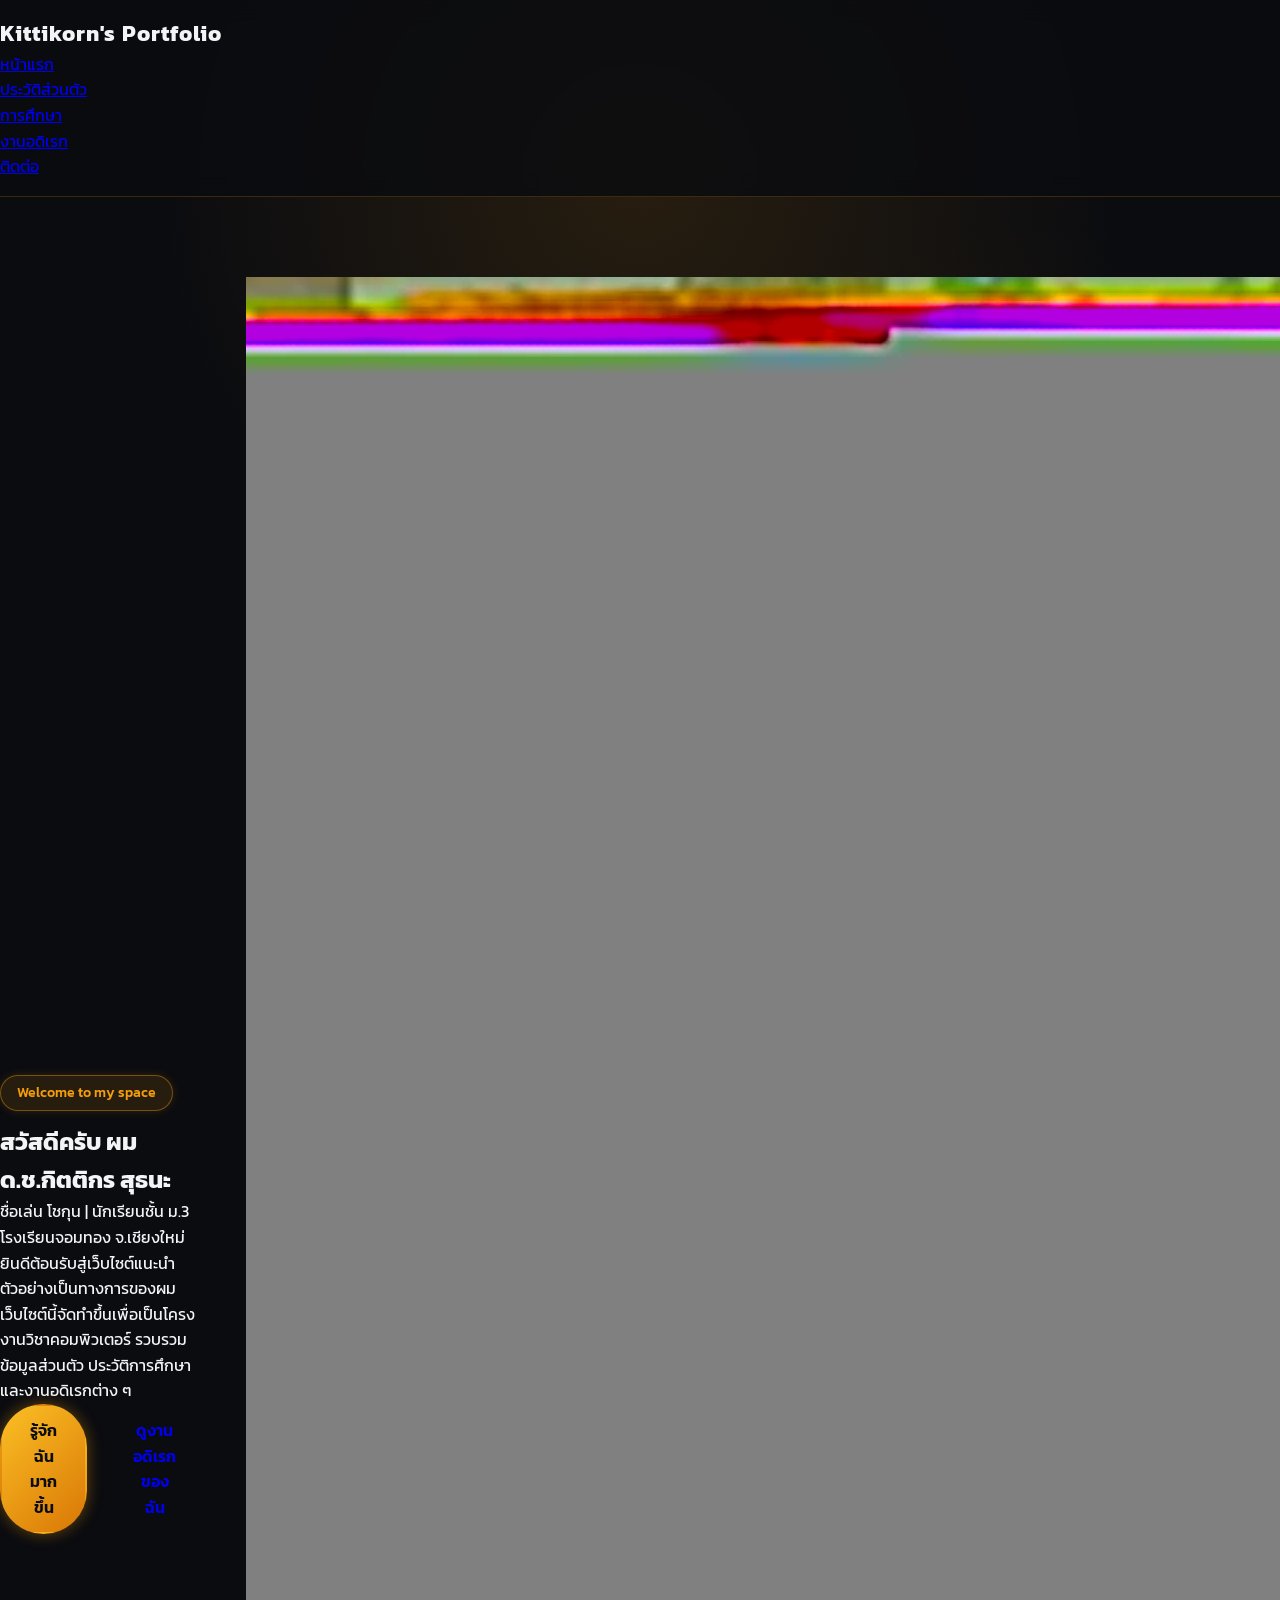
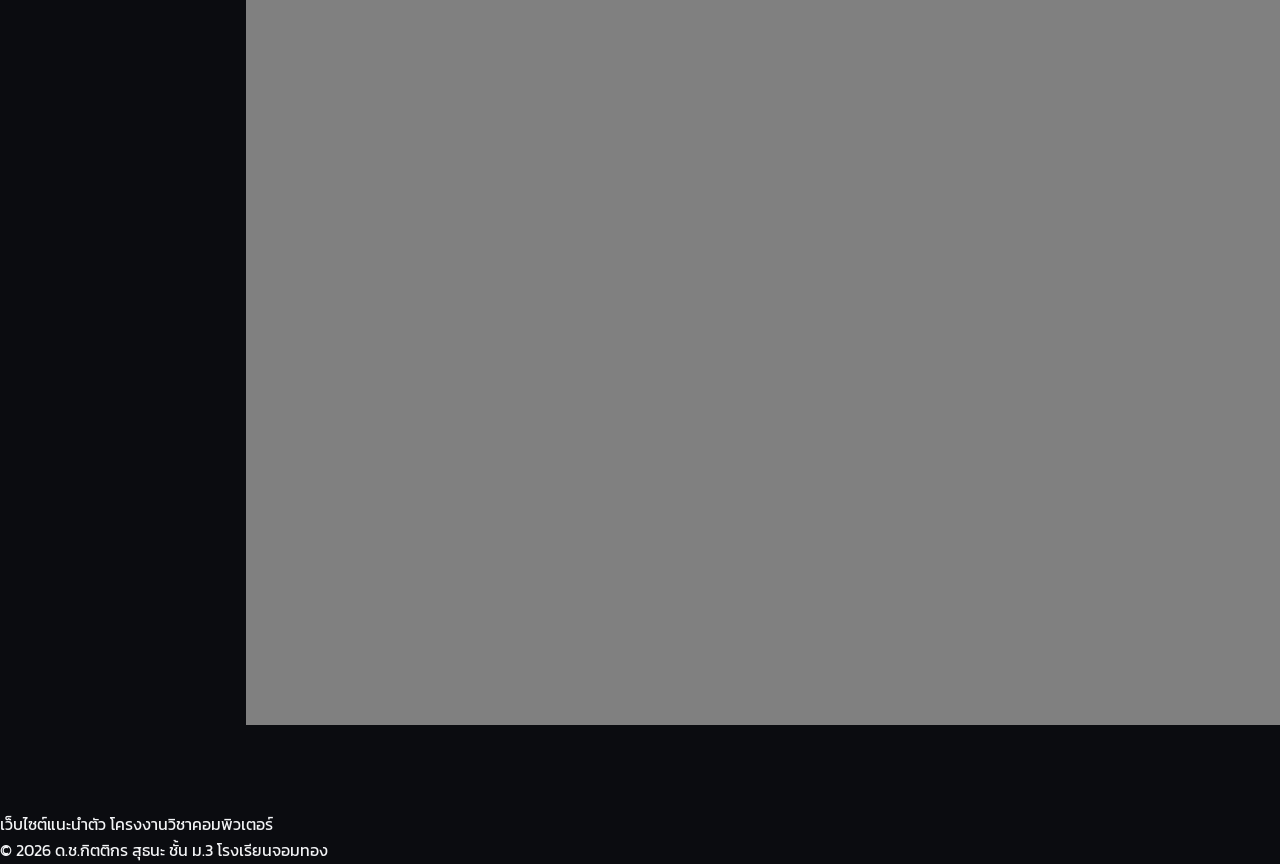
==== commit 4ef846a3: "Update index.html" ====
--- a/index.html
+++ b/index.html
@@ -3,93 +3,49 @@
 <head>
     <meta charset="UTF-8">
     <meta name="viewport" content="width=device-width, initial-scale=1.0">
-    <title>หน้าแรก | โชกุน กิตติกร - Solar Eclipse Student Portfolio</title>
+    <title>หน้าแรก - พอร์ตโฟลิโอของฉัน</title>
     <link rel="stylesheet" href="style.css">
 </head>
 <body>
-
-    <!-- Navigation Bar -->
-    <header class="navbar">
-        <div class="nav-container">
-            <a href="index.html" class="logo">SHOGUN<span class="logo-accent">.ECLIPSE</span></a>
-            <nav class="nav-menu">
-                <a href="index.html" class="nav-link active">หน้าแรก</a>
-                <a href="profile.html" class="nav-link">ประวัติส่วนตัว</a>
-                <a href="education.html" class="nav-link">การศึกษา</a>
-                <a href="hobby.html" class="nav-link">งานอดิเรก</a>
-                <a href="contact.html" class="nav-link">ติดต่อ</a>
-            </nav>
-        </div>
+    <header>
+        <nav class="navbar">
+            <div class="logo">Kittikorn's Portfolio</div>
+            <ul class="nav-links">
+                <li><a href="index.html" class="active">หน้าแรก</a></li>
+                <li><a href="profile.html">ประวัติส่วนตัว</a></li>
+                <li><a href="education.html">การศึกษา</a></li>
+                <li><a href="hobby.html">งานอดิเรก</a></li>
+                <li><a href="contact.html">ติดต่อ</a></li>
+            </ul>
+        </nav>
     </header>
 
-    <!-- Main Content -->
     <main>
-        <!-- Hero Section with Solar Eclipse Theme -->
         <section class="hero-section">
-            <div class="container hero-container">
+            <div class="hero-container">
                 <div class="hero-content">
-                    <span class="badge">นักเรียนชั้นมัธยมศึกษาปีที่ 3</span>
-                    <h1 class="hero-title">สวัสดีครับ! ผม <span class="text-highlight">โชกุน</span></h1>
-                    <h2 class="hero-subtitle">ด.ช.กิตติกร สุธนะ</h2>
-                    <p class="hero-desc">
-                        "ผู้ที่เป็นราชาในหมู่ราชา" ชื่นชอบคณิตศาสตร์ หลงใหลในเทคโนโลยีคอมพิวเตอร์ และมีความฝันอันยิ่งใหญ่ในการครองโลก!
-                    </p>
+                    <span class="badge">Welcome to my space</span>
+                    <h1>สวัสดีครับ ผม <span class="highlight">ด.ช.กิตติกร สุธนะ</span></h1>
+                    <p class="subtitle">ชื่อเล่น โชกุน | นักเรียนชั้น ม.3 โรงเรียนจอมทอง จ.เชียงใหม่</p>
+                    <p class="description">ยินดีต้อนรับสู่เว็บไซต์แนะนำตัวอย่างเป็นทางการของผม เว็บไซต์นี้จัดทำขึ้นเพื่อเป็นโครงงานวิชาคอมพิวเตอร์ รวบรวมข้อมูลส่วนตัว ประวัติการศึกษา และงานอดิเรกต่าง ๆ</p>
                     <div class="hero-buttons">
                         <a href="profile.html" class="btn btn-primary">รู้จักฉันมากขึ้น</a>
-                        <a href="hobby.html" class="btn btn-outline">ดูงานอดิเรกของฉัน</a>
+                        <a href="hobby.html" class="btn btn-secondary">ดูงานอดิเรกของฉัน</a>
                     </div>
                 </div>
-                <div class="hero-visual">
-                    <!-- Eclipse Effect Behind Profile -->
-                    <div class="eclipse-ring"></div>
-                    <img src="https://placehold.co/400x400/12131c/f59e0b?text=Shogun+Kittikorn" alt="รูปโปรไฟล์ของโชกุน กิตติกร" class="hero-profile-img">
-                </div>
-            </div>
-        </section>
-
-        <!-- Quick Highlights -->
-        <section class="section highlights-section">
-            <div class="container">
-                <div class="grid grid-3">
-                    <div class="card highlight-card">
-                        <div class="card-icon">🏫</div>
-                        <h3>โรงเรียน</h3>
-                        <p>โรงเรียนจอมทอง เชียงใหม่ (ชั้น ม.3/2)</p>
-                    </div>
-                    <div class="card highlight-card">
-                        <div class="card-icon">📐</div>
-                        <h3>วิชาที่ชอบ</h3>
-                        <p>คณิตศาสตร์ & เทคโนโลยี</p>
-                    </div>
-                    <div class="card highlight-card">
-                        <div class="card-icon">👑</div>
-                        <h3>เป้าหมายสูงสุด</h3>
-                        <p>การครอบครองโลกอย่างเป็นทางการ</p>
-                    </div>
+                <div class="hero-image-container">
+                    <div class="circle-decoration"></div>
+                    <img src="[data-uri]" alt="รูปโปรไฟล์ของ ด.ช.กิตติกร สุธนะ">
                 </div>
             </div>
         </section>
     </main>
 
-    <!-- Footer -->
-    <footer class="footer">
-        <div class="container footer-container">
-            <div class="footer-info">
-                <h3>SHOGUN PORTFOLIO</h3>
-                <p>ด.ช.กิตติกร สุธนะ (โชกุน) | ม.3/2 โรงเรียนจอมทอง</p>
-            </div>
-            <div class="footer-links">
-                <a href="index.html">หน้าแรก</a>
-                <a href="profile.html">ประวัติส่วนตัว</a>
-                <a href="education.html">การศึกษา</a>
-                <a href="hobby.html">งานอดิเรก</a>
-                <a href="contact.html">ติดต่อ</a>
-            </div>
-        </div>
-        <div class="footer-bottom">
-            <p>&copy; 2026 Kittikorn Suthana. All Rights Reserved. Computer Science Project.</p>
+    <footer>
+        <div class="footer-content">
+            <p>เว็บไซต์แนะนำตัว โครงงานวิชาคอมพิวเตอร์</p>
+            <p>&copy; 2026 ด.ช.กิตติกร สุธนะ ชั้น ม.3 โรงเรียนจอมทอง</p>
         </div>
     </footer>
-
 </body>
 </html>
--- a/style.css
+++ b/style.css
@@ -1,35 +1,27 @@
-/* ========================================
-   RESET & VARIABLES
-======================================== */
+/* ==========================================================================
+   SHOGUN PORTFOLIO - MAIN CSS STYLESHEET
+   Theme: Solar Eclipse (มืดมิด ตัดด้วยเหลืองเข้มทองคำเปลวและรัศมีโคโรนา)
+   ========================================================================== */
+
+/* 1. Global Reset & Variables */
+@import url('https://fonts.googleapis.com/css2?family=Kanit:wght@300;400;500;600;700&display=swap');
 
 :root {
-    --navy: #0D47A1;
-    --blue: #1976D2;
-    --sky: #42A5F5;
-    --light-blue: #90CAF9;
-    --pale-blue: #E3F2FD;
-
-    --gold: #D6A83A;
-    --gold-light: #F3D47A;
-    --gold-pale: #FFF8E7;
-
-    --white: #FFFFFF;
-    --off-white: #F8FAFD;
-    --text: #18283B;
-    --text-light: #65758B;
-    --border: #E5EAF1;
-
-    --dark: #071A33;
-
-    --shadow-sm: 0 8px 25px rgba(13, 71, 161, 0.08);
-    --shadow-md: 0 18px 45px rgba(13, 71, 161, 0.13);
-    --shadow-lg: 0 30px 70px rgba(13, 71, 161, 0.18);
-
-    --radius-sm: 12px;
-    --radius-md: 20px;
-    --radius-lg: 32px;
-
-    --transition: 0.3s ease;
+    --bg-eclipse-dark: #0b0c10;
+    --bg-card: rgba(18, 19, 28, 0.85);
+    --bg-card-hover: rgba(28, 30, 44, 0.95);
+    --primary-yellow: #f59e0b;
+    --primary-light: #fbbf24;
+    --primary-dark: #d97706;
+    --text-main: #f3f4f6;
+    --text-muted: #9ca3af;
+    --border-color: rgba(245, 158, 11, 0.2);
+    --font-family: 'Kanit', sans-serif;
+    --shadow-eclipse: 0 0 25px rgba(245, 158, 11, 0.25);
+    --radius-sm: 8px;
+    --radius-md: 16px;
+    --radius-lg: 24px;
+    --transition: all 0.3s cubic-bezier(0.4, 0, 0.2, 1);
 }
 
 * {
@@ -38,1938 +30,821 @@
     box-sizing: border-box;
 }
 
-html {
-    scroll-behavior: smooth;
-}
-
 body {
-    font-family: "Prompt", sans-serif;
-    color: var(--text);
-    background: var(--white);
-    line-height: 1.7;
+    background-color: var(--bg-eclipse-dark);
+    /* Solar Eclipse Space Radial Background Gradient */
+    background-image: 
+        radial-gradient(circle at 50% 20%, rgba(245, 158, 11, 0.12) 0%, transparent 50%),
+        radial-gradient(circle at 80% 80%, rgba(217, 119, 6, 0.08) 0%, transparent 40%);
+    background-attachment: fixed;
+    color: var(--text-main);
+    font-family: var(--font-family);
+    line-height: 1.6;
     overflow-x: hidden;
-}
-
-img {
-    max-width: 100%;
-    display: block;
-}
-
-a {
-    color: inherit;
-    text-decoration: none;
-}
-
-button,
-a {
-    -webkit-tap-highlight-color: transparent;
-}
-
+    min-height: 100vh;
+    display: flex;
+    flex-direction: column;
+}
+
+main {
+    flex: 1;
+}
+
+/* 2. Layout & Container */
 .container {
-    width: min(1160px, calc(100% - 40px));
+    width: 90%;
+    max-width: 1140px;
     margin: 0 auto;
-}
-
-.section-padding {
-    padding: 100px 0;
-}
-
-/* ========================================
-   TYPOGRAPHY
-======================================== */
-
-.section-label {
-    color: var(--gold);
-    font-size: 0.78rem;
+    padding: 0 15px;
+}
+
+.page-content {
+    padding-top: 40px;
+    padding-bottom: 60px;
+}
+
+/* 3. Typography & Badges */
+.text-highlight {
+    color: var(--primary-yellow);
+    background: linear-gradient(135deg, var(--primary-light), var(--primary-yellow));
+    -webkit-background-clip: text;
+    -webkit-text-fill-color: transparent;
+}
+
+.badge {
+    display: inline-block;
+    padding: 6px 16px;
+    background-color: rgba(245, 158, 11, 0.12);
+    color: var(--primary-yellow);
+    border: 1px solid rgba(245, 158, 11, 0.4);
+    border-radius: 50px;
+    font-size: 0.85rem;
+    font-weight: 500;
+    margin-bottom: 12px;
+    box-shadow: 0 0 10px rgba(245, 158, 11, 0.15);
+}
+
+.badge-accent {
+    background-color: var(--primary-yellow);
+    color: #0b0c10;
+    font-weight: 600;
+}
+
+.page-header {
+    text-align: center;
+    margin-bottom: 40px;
+}
+
+.page-title {
+    font-size: 2.5rem;
     font-weight: 700;
-    letter-spacing: 2px;
     margin-bottom: 10px;
 }
 
-.section-heading h2 {
-    font-size: clamp(2rem, 4vw, 3.1rem);
-    line-height: 1.2;
-    margin-bottom: 18px;
-    color: var(--dark);
-}
-
-.section-heading h2 span,
-.section-heading h1 span {
-    color: var(--blue);
-}
-
-.section-heading > p:last-child {
-    color: var(--text-light);
-    max-width: 650px;
-}
-
-.section-heading.centered {
-    text-align: center;
-    margin: 0 auto 55px;
-}
-
-.section-heading.centered > p:last-child {
-    margin-left: auto;
-    margin-right: auto;
-}
-
-.section-heading.light h2 {
-    color: var(--white);
-}
-
-.section-heading.light > p:last-child {
-    color: rgba(255, 255, 255, 0.72);
-}
-
-/* ========================================
-   NAVIGATION
-======================================== */
-
-.site-header {
+.page-subtitle {
+    color: var(--text-muted);
+    font-size: 1.05rem;
+}
+
+.section-title {
+    font-size: 1.8rem;
+    margin-bottom: 24px;
+    position: relative;
+    display: inline-block;
+}
+
+.section-title::after {
+    content: '';
+    position: absolute;
+    left: 0;
+    bottom: -6px;
+    width: 50%;
+    height: 4px;
+    background: linear-gradient(90deg, var(--primary-yellow), transparent);
+    border-radius: 2px;
+}
+
+/* 4. Navigation Bar (Glassmorphism & Sticky) */
+.navbar {
     position: sticky;
     top: 0;
     z-index: 1000;
-    padding: 14px 0;
-    background: rgba(255, 255, 255, 0.82);
-    backdrop-filter: blur(18px);
-    -webkit-backdrop-filter: blur(18px);
-    border-bottom: 1px solid rgba(229, 234, 241, 0.75);
-}
-
-.navbar {
-    min-height: 60px;
+    background-color: rgba(11, 12, 16, 0.85);
+    backdrop-filter: blur(12px);
+    border-bottom: 1px solid var(--border-color);
+    padding: 16px 0;
+}
+
+.nav-container {
+    display: flex;
+    justify-content: space-between;
+    align-items: center;
+    width: 90%;
+    max-width: 1140px;
+    margin: 0 auto;
+}
+
+.logo {
+    font-size: 1.4rem;
+    font-weight: 700;
+    color: var(--text-main);
+    text-decoration: none;
+    letter-spacing: 1px;
+}
+
+.logo-accent {
+    color: var(--primary-yellow);
+}
+
+.nav-menu {
+    display: flex;
+    gap: 16px;
+}
+
+.nav-link {
+    color: var(--text-muted);
+    text-decoration: none;
+    font-size: 0.95rem;
+    font-weight: 500;
+    padding: 8px 16px;
+    border-radius: var(--radius-sm);
+    transition: var(--transition);
+}
+
+.nav-link:hover, .nav-link.active {
+    color: var(--primary-yellow);
+    background-color: rgba(245, 158, 11, 0.12);
+    border: 1px solid rgba(245, 158, 11, 0.3);
+}
+
+/* 5. Buttons & Hover Animation */
+.btn {
+    display: inline-block;
+    padding: 12px 28px;
+    border-radius: 50px;
+    font-size: 1rem;
+    font-weight: 600;
+    text-decoration: none;
+    cursor: pointer;
+    transition: var(--transition);
+    border: 2px solid transparent;
+    text-align: center;
+}
+
+.btn-primary {
+    background: linear-gradient(135deg, var(--primary-light), var(--primary-dark));
+    color: #0b0c10;
+    box-shadow: 0 0 15px rgba(245, 158, 11, 0.4);
+}
+
+.btn-primary:hover {
+    transform: translateY(-3px);
+    box-shadow: 0 0 25px rgba(245, 158, 11, 0.6);
+}
+
+.btn-outline {
+    background-color: transparent;
+    border-color: var(--primary-yellow);
+    color: var(--primary-yellow);
+}
+
+.btn-outline:hover {
+    background-color: var(--primary-yellow);
+    color: #0b0c10;
+    transform: translateY(-3px);
+    box-shadow: 0 0 15px rgba(245, 158, 11, 0.4);
+}
+
+.btn-sm {
+    padding: 8px 18px;
+    font-size: 0.85rem;
+}
+
+.btn-full {
+    width: 100%;
+}
+
+/* 6. Card Base & Grids */
+.card {
+    background-color: var(--bg-card);
+    border: 1px solid var(--border-color);
+    border-radius: var(--radius-md);
+    padding: 24px;
+    transition: var(--transition);
+    backdrop-filter: blur(8px);
+}
+
+.card:hover {
+    border-color: var(--primary-yellow);
+    box-shadow: 0 0 20px rgba(245, 158, 11, 0.2);
+}
+
+.grid {
+    display: grid;
+    gap: 24px;
+}
+
+.grid-2 { grid-template-columns: repeat(2, 1fr); }
+.grid-3 { grid-template-columns: repeat(3, 1fr); }
+.grid-4 { grid-template-columns: repeat(4, 1fr); }
+
+/* 7. Hero Section & Eclipse Animation */
+.hero-section {
+    padding: 80px 0;
+}
+
+.hero-container {
     display: flex;
     align-items: center;
     justify-content: space-between;
-    gap: 30px;
-}
-
-.logo {
-    display: inline-flex;
-    align-items: center;
-    gap: 10px;
-    font-size: 0.92rem;
-    font-weight: 700;
-    letter-spacing: 1px;
-    color: var(--dark);
-}
-
-.logo > span:last-child {
-    display: flex;
-    flex-direction: column;
-    line-height: 1;
-}
-
-.logo > span:last-child > span {
-    color: var(--blue);
-    font-size: 0.58rem;
-    letter-spacing: 2.4px;
-    margin-top: 4px;
-}
-
-.logo-mark {
-    width: 38px;
-    height: 38px;
-    display: grid;
-    place-items: center;
-    color: var(--white);
-    background: linear-gradient(135deg, var(--navy), var(--blue));
-    border-radius: 12px;
-    box-shadow: 0 8px 18px rgba(25, 118, 210, 0.25);
-}
-
-.nav-links {
-    display: flex;
-    align-items: center;
-    gap: 5px;
-}
-
-.nav-links a {
-    position: relative;
-    padding: 10px 15px;
-    border-radius: 10px;
-    color: var(--text-light);
-    font-size: 0.88rem;
-    font-weight: 500;
-    transition: var(--transition);
-}
-
-.nav-links a:hover,
-.nav-links a.active {
-    color: var(--navy);
-    background: var(--pale-blue);
-}
-
-.nav-links a.active::after {
-    content: "";
-    position: absolute;
-    left: 50%;
-    bottom: 4px;
-    width: 5px;
-    height: 5px;
-    border-radius: 50%;
-    background: var(--gold);
-    transform: translateX(-50%);
-}
-
-/* ========================================
-   BUTTONS
-======================================== */
-
-.btn {
-    min-height: 52px;
-    display: inline-flex;
-    align-items: center;
-    justify-content: center;
-    gap: 15px;
-    padding: 0 24px;
-    border-radius: 14px;
-    font-size: 0.9rem;
-    font-weight: 600;
-    transition: var(--transition);
-    cursor: pointer;
-}
-
-.btn-primary {
-    color: var(--white);
-    background: linear-gradient(135deg, var(--navy), var(--blue));
-    box-shadow: 0 12px 25px rgba(25, 118, 210, 0.25);
-}
-
-.btn-primary:hover {
-    transform: translateY(-3px);
-    box-shadow: 0 18px 35px rgba(25, 118, 210, 0.32);
-}
-
-.btn-outline {
-    color: var(--navy);
-    border: 1px solid #B9CFE8;
-    background: var(--white);
-}
-
-.btn-outline:hover {
-    color: var(--white);
-    background: var(--navy);
-    border-color: var(--navy);
-    transform: translateY(-3px);
-}
-
-.btn-white {
-    color: var(--navy);
-    background: var(--white);
-}
-
-.btn-white:hover {
-    color: var(--white);
-    background: var(--dark);
-    transform: translateY(-3px);
-}
-
-/* ========================================
-   HERO
-======================================== */
-
-.hero-section {
-    position: relative;
-    min-height: 720px;
-    display: flex;
-    align-items: center;
-    overflow: hidden;
-    background:
-        radial-gradient(circle at 80% 25%, rgba(144, 202, 249, 0.22), transparent 28%),
-        radial-gradient(circle at 15% 80%, rgba(243, 212, 122, 0.15), transparent 24%),
-        linear-gradient(135deg, #FFFFFF 0%, #F7FAFF 100%);
-}
-
-.hero-grid {
-    display: grid;
-    grid-template-columns: 1.05fr 0.95fr;
-    align-items: center;
-    gap: 60px;
-    padding: 75px 0;
-}
-
-.eyebrow {
-    display: inline-flex;
-    align-items: center;
-    gap: 10px;
-    color: var(--navy);
-    font-size: 0.74rem;
-    font-weight: 700;
-    letter-spacing: 2px;
-    margin-bottom: 18px;
-}
-
-.eyebrow span {
-    width: 28px;
-    height: 2px;
-    background: var(--gold);
-}
-
-.hero-greeting {
-    color: var(--text-light);
-    font-size: 1rem;
-    margin-bottom: 4px;
-}
-
-.hero-content h1 {
-    color: var(--dark);
-    font-size: clamp(3.4rem, 7vw, 6rem);
-    line-height: 1;
-    letter-spacing: -2px;
-    margin-bottom: 25px;
-}
-
-.hero-content h1 span {
-    display: block;
-    color: var(--blue);
-    font-size: 0.48em;
-    letter-spacing: 0;
-    margin-top: 14px;
-}
-
-.hero-description {
-    max-width: 560px;
-    color: var(--text-light);
-    font-size: 1.02rem;
-    margin-bottom: 20px;
-}
-
-.hero-tags {
-    display: flex;
-    flex-wrap: wrap;
-    gap: 8px;
+    gap: 40px;
+}
+
+.hero-content {
+    flex: 1;
+}
+
+.hero-title {
+    font-size: 3rem;
+    line-height: 1.2;
+    margin-bottom: 8px;
+}
+
+.hero-subtitle {
+    font-size: 1.5rem;
+    color: var(--text-muted);
+    font-weight: 400;
+    margin-bottom: 16px;
+}
+
+.hero-desc {
+    color: var(--text-muted);
+    font-size: 1.1rem;
     margin-bottom: 30px;
-}
-
-.hero-tags span {
-    padding: 7px 13px;
-    border: 1px solid #D8E4F2;
-    border-radius: 50px;
-    background: rgba(255, 255, 255, 0.75);
-    color: var(--navy);
-    font-size: 0.75rem;
+    max-width: 500px;
 }
 
 .hero-buttons {
     display: flex;
-    flex-wrap: wrap;
-    gap: 12px;
-}
-
-.hero-mini-stats {
-    display: flex;
-    align-items: center;
-    gap: 20px;
-    margin-top: 45px;
-}
-
-.hero-mini-stats > div:not(.stat-divider) {
-    display: flex;
-    flex-direction: column;
-}
-
-.hero-mini-stats strong {
-    color: var(--navy);
-    font-size: 1.5rem;
-    line-height: 1.2;
-}
-
-.hero-mini-stats span {
-    color: var(--text-light);
-    font-size: 0.72rem;
-}
-
-.stat-divider {
-    width: 1px;
-    height: 35px;
-    background: var(--border);
+    gap: 16px;
 }
 
 .hero-visual {
     position: relative;
-    min-height: 500px;
-    display: grid;
-    place-items: center;
-}
-
-.circle-decoration {
+    display: flex;
+    justify-content: center;
+    align-items: center;
+}
+
+.hero-profile-img {
+    width: 300px;
+    height: 300px;
+    object-fit: cover;
+    border-radius: 50%;
+    border: 4px solid var(--primary-yellow);
+    z-index: 2;
+    transition: var(--transition);
+}
+
+.hero-profile-img:hover {
+    transform: scale(1.05);
+}
+
+/* Eclipse Corona Glow Effect Animation */
+.eclipse-ring {
     position: absolute;
-    width: 390px;
-    height: 390px;
+    width: 310px;
+    height: 310px;
     border-radius: 50%;
-    background: linear-gradient(135deg, #E3F2FD, #FFFFFF);
-    box-shadow:
-        0 30px 80px rgba(13, 71, 161, 0.13),
-        inset 0 0 0 1px rgba(25, 118, 210, 0.08);
-}
-
-.gold-orbit {
-    position: absolute;
-    width: 470px;
-    height: 470px;
-    border: 1px dashed rgba(214, 168, 58, 0.55);
-    border-radius: 50%;
-    transform: rotate(-25deg);
-}
-
-.profile-frame {
-    position: relative;
-    z-index: 2;
-    width: 320px;
-    height: 390px;
-    padding: 8px;
-    border-radius: 45% 45% 38% 38% / 38% 38% 45% 45%;
-    background: linear-gradient(145deg, var(--gold-light), var(--blue));
-    box-shadow: var(--shadow-lg);
-    transform: rotate(2deg);
-    transition: var(--transition);
-}
-
-.profile-frame:hover {
-    transform: rotate(0deg) translateY(-8px);
-}
-
-.profile-frame-inner {
-    width: 100%;
-    height: 100%;
-    overflow: hidden;
-    border-radius: inherit;
-    background: var(--white);
-}
-
-.profile-frame img {
-    width: 100%;
-    height: 100%;
-    object-fit: cover;
-    transition: transform 0.6s ease;
-}
-
-.profile-frame:hover img {
-    transform: scale(1.05);
-}
-
-.floating-card {
-    position: absolute;
-    z-index: 3;
-    display: flex;
-    align-items: center;
-    gap: 11px;
-    padding: 13px 16px;
-    background: rgba(255, 255, 255, 0.9);
-    border: 1px solid rgba(255, 255, 255, 0.95);
-    box-shadow: var(--shadow-md);
-    border-radius: 15px;
-    backdrop-filter: blur(10px);
-    animation: floating 4s ease-in-out infinite;
-}
-
-.floating-card strong,
-.floating-card small {
-    display: block;
-}
-
-.floating-card strong {
-    color: var(--dark);
-    font-size: 0.76rem;
-}
-
-.floating-card small {
-    color: var(--text-light);
-    font-size: 0.68rem;
-}
-
-.floating-icon {
-    width: 34px;
-    height: 34px;
-    display: grid;
-    place-items: center;
-    color: var(--gold);
-    background: var(--gold-pale);
-    border-radius: 10px;
-}
-
-.floating-icon.blue {
-    color: var(--blue);
-    background: var(--pale-blue);
-}
-
-.floating-card-top {
-    top: 65px;
-    right: 5px;
-}
-
-.floating-card-bottom {
-    bottom: 60px;
-    left: 0;
-    animation-delay: -2s;
-}
-
-.hero-decoration {
-    position: absolute;
-    border-radius: 50%;
-    pointer-events: none;
-}
-
-.hero-decoration-one {
-    width: 10px;
-    height: 10px;
-    top: 18%;
-    left: 7%;
-    background: var(--gold);
-    box-shadow: 0 0 0 9px rgba(214, 168, 58, 0.12);
-}
-
-.hero-decoration-two {
-    width: 16px;
-    height: 16px;
-    right: 8%;
-    bottom: 15%;
-    border: 3px solid var(--light-blue);
-}
-
-/* ========================================
-   HOME QUICK CARDS
-======================================== */
-
-.intro-section {
-    background: var(--white);
-}
-
-.quick-grid {
-    display: grid;
-    grid-template-columns: repeat(3, 1fr);
-    gap: 20px;
-}
-
-.quick-card {
-    position: relative;
-    min-height: 300px;
-    padding: 30px;
-    overflow: hidden;
-    border: 1px solid var(--border);
-    border-radius: var(--radius-md);
-    background: var(--white);
-    box-shadow: var(--shadow-sm);
-    transition: var(--transition);
-}
-
-.quick-card:hover {
-    transform: translateY(-8px);
-    box-shadow: var(--shadow-lg);
-    border-color: #C8DDF2;
-}
-
-.quick-card.featured {
-    color: var(--white);
-    background: linear-gradient(145deg, var(--navy), #155AAE);
-    border-color: transparent;
-}
-
-.quick-card.featured h3,
-.quick-card.featured p {
-    color: var(--white);
-}
-
-.quick-card.featured p {
-    opacity: 0.75;
-}
-
-.quick-number {
-    color: #B9CFE8;
-    font-size: 0.7rem;
-    font-weight: 700;
-    letter-spacing: 2px;
-}
-
-.featured .quick-number {
-    color: var(--gold-light);
-}
-
-.quick-icon {
-    margin: 25px 0 18px;
-    font-size: 2.1rem;
-}
-
-.quick-card h3 {
-    color: var(--dark);
-    font-size: 1.25rem;
-    margin-bottom: 10px;
-}
-
-.quick-card p {
-    color: var(--text-light);
-    font-size: 0.85rem;
-}
-
-.card-arrow {
-    position: absolute;
-    right: 27px;
-    bottom: 25px;
-    color: var(--blue);
-    font-size: 1.3rem;
-    transition: var(--transition);
-}
-
-.quick-card:hover .card-arrow {
-    transform: translateX(6px);
-}
-
-.quote-section {
-    padding: 30px 0 100px;
-    background: var(--white);
-}
-
-.quote-box {
-    position: relative;
-    overflow: hidden;
-    padding: 60px;
-    text-align: center;
-    border-radius: var(--radius-lg);
-    background: var(--gold-pale);
-    border: 1px solid #F2E4B8;
-}
-
-.quote-mark {
-    color: var(--gold);
-    font-family: Georgia, serif;
-    font-size: 5rem;
-    line-height: 0.5;
-}
-
-.quote-box p {
-    max-width: 700px;
-    margin: 15px auto;
-    color: var(--dark);
-    font-size: clamp(1.3rem, 3vw, 2rem);
-    font-weight: 500;
-}
-
-.quote-box span {
-    color: var(--text-light);
-    font-size: 0.8rem;
-}
-
-/* ========================================
-   PAGE HERO
-======================================== */
-
-.page-hero {
-    position: relative;
-    min-height: 330px;
-    display: flex;
-    align-items: center;
-    overflow: hidden;
-    background:
-        radial-gradient(circle at 90% 20%, rgba(66, 165, 245, 0.22), transparent 28%),
-        linear-gradient(135deg, #F4F9FF, #FFFFFF);
-}
-
-.page-hero::after {
-    content: "";
+    background: radial-gradient(circle, rgba(245, 158, 11, 0.6) 0%, rgba(217, 119, 6, 0.2) 50%, transparent 70%);
+    box-shadow: 0 0 50px rgba(245, 158, 11, 0.6), 0 0 90px rgba(245, 158, 11, 0.3);
+    z-index: 1;
+    animation: glow-pulse 4s infinite alternate;
+}
+
+.eclipse-ring-sm {
     position: absolute;
     width: 280px;
-    height: 280px;
-    right: -100px;
-    bottom: -170px;
-    border: 45px solid rgba(214, 168, 58, 0.1);
-    border-radius: 50%;
-}
-
-.page-hero-content {
+    height: 350px;
+    border-radius: var(--radius-md);
+    background: radial-gradient(circle, rgba(245, 158, 11, 0.4) 0%, transparent 70%);
+    z-index: 1;
+}
+
+@keyframes glow-pulse {
+    0% {
+        transform: scale(0.98);
+        box-shadow: 0 0 30px rgba(245, 158, 11, 0.4);
+    }
+    100% {
+        transform: scale(1.04);
+        box-shadow: 0 0 60px rgba(245, 158, 11, 0.8), 0 0 100px rgba(251, 191, 36, 0.4);
+    }
+}
+
+/* Highlights Cards */
+.highlight-card {
+    text-align: center;
+}
+
+.card-icon {
+    font-size: 2.5rem;
+    margin-bottom: 12px;
+}
+
+.highlight-card h3 {
+    margin-bottom: 8px;
+}
+
+.highlight-card p {
+    color: var(--text-muted);
+    font-size: 0.95rem;
+}
+
+/* 8. Profile Page Styles */
+.profile-main-card {
+    margin-bottom: 30px;
+}
+
+.profile-grid {
+    display: flex;
+    gap: 36px;
+    align-items: center;
+}
+
+.profile-image-container {
     position: relative;
-    z-index: 1;
-}
-
-.page-hero h1 {
-    color: var(--dark);
-    font-size: clamp(2.8rem, 6vw, 4.5rem);
-    line-height: 1.1;
-    margin-bottom: 14px;
-}
-
-.page-hero h1 span {
-    color: var(--blue);
-}
-
-.page-hero-content > p:last-child {
-    color: var(--text-light);
-}
-
-/* ========================================
-   PROFILE PAGE
-======================================== */
-
-.profile-section {
-    background: var(--white);
-}
-
-.profile-layout {
-    display: grid;
-    grid-template-columns: 0.75fr 1.25fr;
-    gap: 80px;
-    align-items: center;
-}
-
-.profile-photo-area {
-    position: relative;
-    min-height: 540px;
-    display: flex;
-    align-items: center;
+    display: flex;
     justify-content: center;
 }
 
-.large-profile-frame {
-    position: relative;
+.profile-card-img {
+    width: 280px;
+    height: 350px;
+    object-fit: cover;
+    border-radius: var(--radius-md);
+    border: 2px solid var(--primary-yellow);
     z-index: 2;
-    width: 330px;
-    height: 430px;
-    overflow: hidden;
-    padding: 7px;
-    border-radius: 35px;
-    background: linear-gradient(145deg, var(--gold), var(--blue));
-    box-shadow: var(--shadow-lg);
-}
-
-.large-profile-frame img {
-    width: 100%;
-    height: 100%;
-    object-fit: cover;
-    border-radius: 29px;
-}
-
-.photo-accent {
-    position: absolute;
-    width: 300px;
-    height: 400px;
-    border: 2px solid var(--gold-light);
-    border-radius: 35px;
-    transform: translate(35px, 35px);
-}
-
-.photo-caption {
-    position: absolute;
-    z-index: 3;
-    left: 0;
-    bottom: 40px;
-    padding: 15px 20px;
-    color: var(--white);
-    background: var(--navy);
-    border-radius: 15px;
-    box-shadow: var(--shadow-md);
-}
-
-.photo-caption span,
-.photo-caption strong {
-    display: block;
-}
-
-.photo-caption span {
-    color: var(--gold-light);
-    font-size: 0.65rem;
-    letter-spacing: 2px;
-}
-
-.photo-caption strong {
-    font-size: 0.9rem;
-}
-
-.profile-info .section-heading {
-    margin-bottom: 30px;
+}
+
+.profile-info-details {
+    flex: 1;
+}
+
+.profile-info-details h2 {
+    font-size: 2rem;
+    margin-bottom: 4px;
+}
+
+.nickname-tag {
+    color: var(--primary-yellow);
+    font-size: 1.1rem;
+    margin-bottom: 20px;
 }
 
 .info-grid {
     display: grid;
     grid-template-columns: repeat(2, 1fr);
-    gap: 12px;
-}
-
-.info-box {
+    gap: 16px;
+    margin-bottom: 24px;
+}
+
+.info-item {
+    background-color: rgba(255, 255, 255, 0.03);
+    padding: 12px 16px;
+    border-radius: var(--radius-sm);
+    border-left: 3px solid var(--primary-yellow);
+}
+
+.info-label {
+    display: block;
+    font-size: 0.8rem;
+    color: var(--text-muted);
+}
+
+.info-value {
+    font-size: 1rem;
+    font-weight: 600;
+}
+
+.quote-box {
+    background-color: rgba(245, 158, 11, 0.08);
+    border: 1px dashed var(--primary-yellow);
+    padding: 16px;
+    border-radius: var(--radius-sm);
+}
+
+.quote-title {
+    font-size: 0.85rem;
+    color: var(--text-muted);
+}
+
+.quote-text {
+    font-size: 1.1rem;
+    font-weight: 600;
+    color: var(--primary-light);
+}
+
+.card-header-with-icon {
     display: flex;
     align-items: center;
     gap: 12px;
-    padding: 15px;
-    border: 1px solid var(--border);
-    border-radius: 14px;
-    background: var(--off-white);
-    transition: var(--transition);
-}
-
-.info-box:hover {
-    background: var(--white);
-    border-color: #C4DAF0;
-    transform: translateY(-3px);
-    box-shadow: var(--shadow-sm);
-}
-
-.info-icon {
-    width: 40px;
-    height: 40px;
-    flex: 0 0 40px;
-    display: grid;
-    place-items: center;
-    border-radius: 11px;
-    background: var(--pale-blue);
-}
-
-.info-box small,
-.info-box strong {
+    margin-bottom: 12px;
+}
+
+.icon-circle {
+    font-size: 1.5rem;
+    background-color: rgba(245, 158, 11, 0.15);
+    width: 45px;
+    height: 45px;
+    display: flex;
+    align-items: center;
+    justify-content: center;
+    border-radius: 50%;
+}
+
+/* 9. Education Page Styles */
+.stats-grid {
+    margin-bottom: 50px;
+}
+
+.stat-card {
+    text-align: center;
+    background: linear-gradient(180deg, var(--bg-card) 0%, rgba(245, 158, 11, 0.08) 100%);
+}
+
+.stat-number {
     display: block;
-}
-
-.info-box small {
-    color: var(--text-light);
-    font-size: 0.64rem;
-}
-
-.info-box strong {
-    color: var(--dark);
-    font-size: 0.78rem;
-}
-
-.about-me-section {
-    background: var(--off-white);
-}
-
-.about-panel {
-    display: grid;
-    grid-template-columns: 0.7fr 1.3fr;
-    gap: 70px;
-    padding: 60px;
-    border-radius: var(--radius-lg);
-    background: var(--white);
-    box-shadow: var(--shadow-sm);
-}
-
-.about-heading {
-    display: flex;
-    gap: 20px;
-}
-
-.big-number {
-    color: var(--light-blue);
-    font-size: 3rem;
+    font-size: 1.8rem;
     font-weight: 700;
-    line-height: 1;
-}
-
-.about-text {
-    color: var(--text-light);
-}
-
-.about-text p + p {
-    margin-top: 20px;
-}
-
-.about-text strong {
-    color: var(--blue);
-}
-
-.highlight-grid {
-    display: grid;
-    grid-template-columns: repeat(3, 1fr);
-    gap: 20px;
-}
-
-.highlight-card {
-    min-height: 190px;
-    padding: 30px;
-    border-radius: var(--radius-md);
-    transition: var(--transition);
-}
-
-.highlight-card:hover {
-    transform: translateY(-6px);
-}
-
-.highlight-card > span {
-    display: block;
-    font-size: 1.7rem;
-    margin-bottom: 15px;
-}
-
-.highlight-card strong {
-    display: block;
-    font-size: 1.1rem;
-    margin-bottom: 3px;
-}
-
-.highlight-card p {
-    font-size: 0.85rem;
-}
-
-.highlight-card.gold {
-    color: #705412;
-    background: var(--gold-pale);
-}
-
-.highlight-card.blue {
-    color: var(--navy);
-    background: var(--pale-blue);
-}
-
-.highlight-card.dark {
-    color: var(--white);
-    background: var(--dark);
-}
-
-/* ========================================
-   EDUCATION PAGE
-======================================== */
-
-.education-hero {
-    background:
-        radial-gradient(circle at 10% 50%, rgba(214, 168, 58, 0.13), transparent 25%),
-        linear-gradient(135deg, #F4F9FF, #FFFFFF);
+    color: var(--primary-yellow);
+}
+
+.stat-label {
+    font-size: 0.9rem;
+    color: var(--text-muted);
+}
+
+.timeline-section {
+    margin-bottom: 50px;
 }
 
 .timeline {
     position: relative;
-    max-width: 850px;
-    margin: 0 auto;
-}
-
-.timeline::before {
-    content: "";
-    position: absolute;
-    top: 20px;
-    bottom: 20px;
-    left: 30px;
-    width: 2px;
-    background: linear-gradient(var(--gold), var(--blue), var(--light-blue));
+    padding-left: 30px;
+    border-left: 3px solid var(--border-color);
 }
 
 .timeline-item {
     position: relative;
-    display: grid;
-    grid-template-columns: 62px 1fr;
-    gap: 30px;
-    margin-bottom: 35px;
-}
-
-.timeline-marker {
-    position: relative;
-    z-index: 2;
-    width: 62px;
-    height: 62px;
-    display: grid;
-    place-items: center;
-    border: 6px solid var(--white);
+    margin-bottom: 30px;
+}
+
+.timeline-dot {
+    position: absolute;
+    left: -38px;
+    top: 20px;
+    width: 14px;
+    height: 14px;
+    background-color: var(--primary-yellow);
     border-radius: 50%;
-    background: var(--navy);
-    box-shadow: 0 0 0 2px var(--blue);
-}
-
-.timeline-marker span {
-    color: var(--white);
-    font-size: 0.65rem;
-    font-weight: 700;
-}
-
-.timeline-item.current .timeline-marker {
-    background: var(--gold);
-    box-shadow: 0 0 0 2px var(--gold-light);
-}
-
-.timeline-card {
-    position: relative;
-    padding: 28px 32px;
-    border: 1px solid var(--border);
-    border-radius: var(--radius-md);
-    background: var(--white);
-    box-shadow: var(--shadow-sm);
-    transition: var(--transition);
-}
-
-.timeline-card:hover {
-    transform: translateX(6px);
-    box-shadow: var(--shadow-md);
+    box-shadow: 0 0 12px var(--primary-yellow);
 }
 
 .timeline-year {
-    color: var(--gold);
-    font-size: 0.72rem;
-    font-weight: 700;
-    letter-spacing: 1px;
-}
-
-.timeline-card h3 {
-    color: var(--dark);
-    margin: 5px 0 8px;
+    font-size: 0.8rem;
+    color: var(--primary-yellow);
+    font-weight: 600;
+}
+
+.timeline-content h3 {
+    margin-top: 4px;
     font-size: 1.2rem;
 }
 
-.timeline-card p {
-    color: var(--text-light);
-    font-size: 0.85rem;
-}
-
-.current-label {
-    position: absolute;
-    top: 20px;
-    right: 20px;
-    padding: 4px 9px;
-    color: var(--white);
-    background: var(--blue);
-    border-radius: 50px;
-    font-size: 0.58rem;
-    font-weight: 700;
-    letter-spacing: 1px;
-}
-
-.education-highlight {
-    background:
-        radial-gradient(circle at 10% 90%, rgba(66, 165, 245, 0.18), transparent 30%),
-        var(--dark);
-}
-
-.education-stats {
-    display: grid;
-    grid-template-columns: repeat(4, 1fr);
-    gap: 15px;
-}
-
-.education-stat {
-    padding: 30px 20px;
-    text-align: center;
-    border: 1px solid rgba(255, 255, 255, 0.1);
-    border-radius: var(--radius-md);
-    background: rgba(255, 255, 255, 0.05);
-    transition: var(--transition);
-}
-
-.education-stat:hover {
-    background: rgba(255, 255, 255, 0.09);
-    transform: translateY(-5px);
-}
-
-.education-stat-icon {
-    display: block;
-    margin-bottom: 12px;
-    font-size: 1.8rem;
-}
-
-.education-stat small,
-.education-stat strong {
-    display: block;
-}
-
-.education-stat small {
-    color: rgba(255, 255, 255, 0.55);
-    font-size: 0.68rem;
-}
-
-.education-stat strong {
-    color: var(--white);
-    font-size: 1rem;
-}
-
-.table-wrapper {
+.timeline-content h4 {
+    color: var(--text-muted);
+    font-weight: 400;
+    font-size: 0.95rem;
+    margin-bottom: 8px;
+}
+
+.timeline-content p {
+    color: var(--text-muted);
+    font-size: 0.9rem;
+}
+
+.table-responsive {
     overflow-x: auto;
-    border: 1px solid var(--border);
-    border-radius: var(--radius-md);
-    box-shadow: var(--shadow-sm);
-}
-
-.education-table {
+}
+
+.styled-table {
     width: 100%;
     border-collapse: collapse;
-    min-width: 650px;
-    background: var(--white);
-}
-
-.education-table th {
-    padding: 18px 20px;
+    background-color: var(--bg-card);
+    border-radius: var(--radius-md);
+    overflow: hidden;
+    border: 1px solid var(--border-color);
+}
+
+.styled-table th, .styled-table td {
+    padding: 16px 20px;
     text-align: left;
-    color: var(--white);
-    background: var(--navy);
-    font-size: 0.78rem;
+}
+
+.styled-table th {
+    background-color: rgba(245, 158, 11, 0.15);
+    color: var(--primary-light);
     font-weight: 600;
-}
-
-.education-table td {
-    padding: 18px 20px;
-    color: var(--text-light);
-    border-bottom: 1px solid var(--border);
+    border-bottom: 2px solid var(--border-color);
+}
+
+.styled-table tr {
+    border-bottom: 1px solid var(--border-color);
+}
+
+.styled-table tr:last-child {
+    border-bottom: none;
+}
+
+.status-badge {
+    padding: 4px 10px;
+    border-radius: 20px;
     font-size: 0.8rem;
-}
-
-.education-table tbody tr:last-child td {
-    border-bottom: 0;
-}
-
-.education-table tbody tr:hover {
-    background: var(--off-white);
-}
-
-.status {
+    font-weight: 500;
+}
+
+.active-status {
+    background-color: rgba(34, 197, 94, 0.15);
+    color: #4ade80;
+}
+
+.completed-status {
+    background-color: rgba(156, 163, 175, 0.15);
+    color: var(--text-muted);
+}
+
+/* 10. Hobby Page Styles */
+.featured-hobby-banner {
+    background: linear-gradient(135deg, rgba(18,19,28,0.9) 0%, rgba(245,158,11,0.2) 100%);
+    border: 1px solid var(--primary-yellow);
+    margin-bottom: 40px;
+    padding: 36px;
+    box-shadow: 0 0 25px rgba(245, 158, 11, 0.15);
+}
+
+.featured-hobby-banner h2 {
+    font-size: 1.8rem;
+    margin: 10px 0;
+}
+
+.hobby-card {
+    text-align: center;
+    padding: 30px 20px;
+}
+
+.hobby-card:hover {
+    transform: translateY(-6px);
+    box-shadow: 0 0 25px rgba(245, 158, 11, 0.3);
+}
+
+.accent-border {
+    border-color: var(--primary-yellow);
+}
+
+.hobby-icon {
+    font-size: 2.8rem;
+    margin-bottom: 12px;
+}
+
+.hobby-category {
+    font-size: 0.75rem;
+    text-transform: uppercase;
+    color: var(--primary-yellow);
+    letter-spacing: 1px;
+    font-weight: 600;
+}
+
+.hobby-card h3 {
+    margin: 6px 0 10px 0;
+}
+
+.hobby-card p {
+    font-size: 0.9rem;
+    color: var(--text-muted);
+}
+
+/* 11. Contact Page Styles */
+.contact-wrapper {
+    display: flex;
+    flex-direction: column;
+    gap: 40px;
+}
+
+.contact-card {
+    text-align: center;
+}
+
+.contact-icon {
+    font-size: 2.2rem;
+    margin-bottom: 10px;
+}
+
+.contact-card h3 {
+    font-size: 1.1rem;
+    margin-bottom: 6px;
+}
+
+.contact-card p {
+    color: var(--text-muted);
+    font-size: 0.95rem;
+    margin-bottom: 14px;
+}
+
+.contact-tag {
     display: inline-block;
-    padding: 5px 10px;
-    border-radius: 50px;
-    font-size: 0.65rem;
-}
-
-.status.done {
-    color: #637487;
-    background: #EEF2F5;
-}
-
-.status.current-status {
-    color: var(--navy);
-    background: var(--pale-blue);
-}
-
-/* ========================================
-   HOBBY PAGE
-======================================== */
-
-.hobby-hero {
-    background:
-        radial-gradient(circle at 85% 40%, rgba(243, 212, 122, 0.18), transparent 30%),
-        linear-gradient(135deg, #FFFDF7, #F5F9FF);
-}
-
-.hobby-section {
-    background: var(--off-white);
-}
-
-.hobby-grid {
-    display: grid;
-    grid-template-columns: repeat(2, 1fr);
-    gap: 20px;
-}
-
-.hobby-card {
-    position: relative;
-    min-height: 300px;
-    overflow: hidden;
-    padding: 30px;
-    border-radius: var(--radius-md);
+    font-size: 0.8rem;
+    color: var(--primary-yellow);
+    background-color: rgba(245, 158, 11, 0.1);
+    padding: 4px 12px;
+    border-radius: 20px;
+}
+
+.contact-form-card h2 {
+    margin-bottom: 8px;
+}
+
+.form-desc {
+    color: var(--text-muted);
+    margin-bottom: 24px;
+    font-size: 0.95rem;
+}
+
+.mock-form {
+    display: flex;
+    flex-direction: column;
+    gap: 16px;
+}
+
+.form-group {
+    display: flex;
+    flex-direction: column;
+    gap: 6px;
+}
+
+.form-group label {
+    font-size: 0.9rem;
+    color: var(--text-main);
+}
+
+.form-input {
+    background-color: rgba(255, 255, 255, 0.04);
+    border: 1px solid var(--border-color);
+    padding: 12px 16px;
+    border-radius: var(--radius-sm);
+    color: var(--text-main);
+    font-family: var(--font-family);
+    font-size: 0.95rem;
+    outline: none;
     transition: var(--transition);
 }
 
-.hobby-card:hover {
-    transform: translateY(-9px);
-    box-shadow: var(--shadow-lg);
-}
-
-.hobby-card-top {
+.form-input:focus {
+    border-color: var(--primary-yellow);
+    box-shadow: 0 0 10px rgba(245, 158, 11, 0.3);
+}
+
+.form-textarea {
+    min-height: 120px;
+    resize: vertical;
+}
+
+/* 12. Footer Design */
+.footer {
+    background-color: #060709;
+    border-top: 1px solid var(--border-color);
+    padding: 40px 0 20px 0;
+    margin-top: 60px;
+}
+
+.footer-container {
     display: flex;
     justify-content: space-between;
     align-items: center;
-}
-
-.hobby-icon {
-    width: 60px;
-    height: 60px;
-    display: grid;
-    place-items: center;
-    border-radius: 18px;
-    font-size: 1.8rem;
-    background: rgba(255, 255, 255, 0.55);
-}
-
-.hobby-number {
-    font-size: 0.68rem;
-    font-weight: 700;
-    letter-spacing: 2px;
-    opacity: 0.55;
-}
-
-.hobby-card h3 {
-    margin: 28px 0 8px;
-    font-size: 1.4rem;
-}
-
-.hobby-card p {
-    max-width: 450px;
+    margin-bottom: 30px;
+}
+
+.footer-info h3 {
+    color: var(--primary-yellow);
+    font-size: 1.2rem;
+    margin-bottom: 4px;
+}
+
+.footer-info p {
+    color: var(--text-muted);
+    font-size: 0.9rem;
+}
+
+.footer-links {
+    display: flex;
+    gap: 16px;
+}
+
+.footer-links a {
+    color: var(--text-muted);
+    text-decoration: none;
+    font-size: 0.9rem;
+    transition: var(--transition);
+}
+
+.footer-links a:hover {
+    color: var(--primary-yellow);
+}
+
+.footer-bottom {
+    text-align: center;
+    border-top: 1px solid rgba(255, 255, 255, 0.05);
+    padding-top: 20px;
+    color: var(--text-muted);
     font-size: 0.85rem;
 }
 
-.hobby-line {
-    width: 50px;
-    height: 3px;
-    margin-top: 25px;
-    border-radius: 10px;
-    background: currentColor;
-    opacity: 0.35;
-}
-
-.hobby-tag {
-    position: absolute;
-    right: 30px;
-    bottom: 30px;
-    font-size: 0.6rem;
-    font-weight: 700;
-    letter-spacing: 1.5px;
-    opacity: 0.6;
-}
-
-.hobby-blue {
-    color: var(--navy);
-    background: linear-gradient(135deg, #DFF0FF, #C6E3FC);
-}
-
-.hobby-gold {
-    color: #725A1C;
-    background: linear-gradient(135deg, #FFF8E3, #F6E3A8);
-}
-
-.hobby-dark {
-    color: var(--white);
-    background: linear-gradient(135deg, #071A33, #0D47A1);
-}
-
-.hobby-dark .hobby-icon {
-    background: rgba(255, 255, 255, 0.1);
-}
-
-.hobby-light {
-    color: var(--navy);
-    background: var(--white);
-    border: 1px solid var(--border);
-}
-
-.hobby-quote {
-    background: var(--white);
-}
-
-.hobby-quote-box {
-    position: relative;
-    display: flex;
-    align-items: center;
-    gap: 35px;
-    padding: 50px 60px;
-    overflow: hidden;
-    border-radius: var(--radius-lg);
-    background: linear-gradient(135deg, var(--navy), var(--blue));
-    color: var(--white);
-    box-shadow: var(--shadow-lg);
-}
-
-.crown {
-    position: relative;
-    z-index: 2;
-    width: 85px;
-    height: 85px;
-    flex: 0 0 85px;
-    display: grid;
-    place-items: center;
-    border-radius: 25px;
-    color: var(--gold-light);
-    background: rgba(255, 255, 255, 0.1);
-    font-size: 3rem;
-}
-
-.hobby-quote-box h2 {
-    max-width: 700px;
-    font-size: clamp(1.6rem, 4vw, 2.5rem);
-    line-height: 1.3;
-}
-
-.hobby-quote-box h2 span {
-    display: block;
-    color: var(--gold-light);
-}
-
-.hobby-quote-box .section-label {
-    color: var(--gold-light);
-}
-
-.hobby-quote-box::after {
-    content: "";
-    position: absolute;
-    width: 250px;
-    height: 250px;
-    right: -90px;
-    top: -120px;
-    border: 50px solid rgba(255, 255, 255, 0.05);
-    border-radius: 50%;
-}
-
-/* ========================================
-   CONTACT PAGE
-======================================== */
-
-.contact-hero {
-    background:
-        radial-gradient(circle at 20% 30%, rgba(144, 202, 249, 0.2), transparent 28%),
-        linear-gradient(135deg, #F4F9FF, #FFFFFF);
-}
-
-.contact-section {
-    background: var(--white);
-}
-
-.contact-intro {
-    display: flex;
-    align-items: end;
-    justify-content: space-between;
-    gap: 40px;
-    margin-bottom: 50px;
-}
-
-.contact-intro .section-heading {
-    max-width: 650px;
-}
-
-.contact-badge {
-    display: flex;
-    align-items: center;
-    gap: 12px;
-    padding: 15px 18px;
-    border-radius: 15px;
-    background: var(--gold-pale);
-    border: 1px solid #F0E0AE;
-}
-
-.contact-badge > span {
-    font-size: 1.5rem;
-}
-
-.contact-badge strong,
-.contact-badge small {
-    display: block;
-}
-
-.contact-badge strong {
-    color: var(--dark);
-    font-size: 0.8rem;
-}
-
-.contact-badge small {
-    color: var(--text-light);
-    font-size: 0.65rem;
-}
-
-.contact-grid {
-    display: grid;
-    grid-template-columns: repeat(3, 1fr);
-    gap: 20px;
-}
-
-.contact-card {
-    min-height: 290px;
-    padding: 30px;
-    border-radius: var(--radius-md);
-    transition: var(--transition);
-}
-
-.contact-card:hover {
-    transform: translateY(-8px);
-    box-shadow: var(--shadow-lg);
-}
-
-.email-card {
-    color: var(--white);
-    background: linear-gradient(145deg, var(--navy), #155BAF);
-}
-
-.web-card {
-    color: var(--dark);
-    background: var(--gold-pale);
-    border: 1px solid #F0E0AE;
-}
-
-.school-card {
-    color: var(--dark);
-    background: var(--pale-blue);
-}
-
-.contact-icon {
-    width: 58px;
-    height: 58px;
-    display: grid;
-    place-items: center;
-    margin-bottom: 28px;
-    border-radius: 17px;
-    font-size: 1.5rem;
-    background: rgba(255, 255, 255, 0.14);
-}
-
-.web-card .contact-icon,
-.school-card .contact-icon {
-    background: rgba(255, 255, 255, 0.7);
-}
-
-.contact-label {
-    display: block;
-    margin-bottom: 4px;
-    font-size: 0.63rem;
-    font-weight: 700;
-    letter-spacing: 1.5px;
-    opacity: 0.6;
-}
-
-.contact-card h3 {
-    margin-bottom: 8px;
-    font-size: 1.3rem;
-}
-
-.contact-card p {
-    min-height: 55px;
-    margin-bottom: 20px;
-    font-size: 0.8rem;
-    opacity: 0.7;
-}
-
-.contact-link,
-.contact-static {
-    display: flex;
-    align-items: center;
-    justify-content: space-between;
-    gap: 10px;
-    padding-top: 15px;
-    border-top: 1px solid rgba(255, 255, 255, 0.18);
-    font-size: 0.75rem;
-    font-weight: 600;
-}
-
-.web-card .contact-link,
-.school-card .contact-static {
-    border-color: rgba(13, 71, 161, 0.12);
-}
-
-.contact-link:hover {
-    color: var(--gold-light);
-}
-
-.web-card .contact-link:hover {
-    color: var(--blue);
-}
-
-.cta-section {
-    padding-top: 30px;
-    background: var(--white);
-}
-
-.cta-box {
-    position: relative;
-    overflow: hidden;
-    padding: 70px;
-    border-radius: var(--radius-lg);
-    background: linear-gradient(135deg, var(--blue), var(--navy));
-    color: var(--white);
-    box-shadow: var(--shadow-lg);
-}
-
-.cta-content {
-    position: relative;
-    z-index: 2;
-    max-width: 700px;
-}
-
-.cta-content .section-label {
-    color: var(--gold-light);
-}
-
-.cta-content h2 {
-    margin-bottom: 15px;
-    font-size: clamp(2rem, 4vw, 3.2rem);
-    line-height: 1.2;
-}
-
-.cta-content h2 span {
-    display: block;
-    color: var(--gold-light);
-}
-
-.cta-content > p {
-    max-width: 600px;
-    margin-bottom: 28px;
-    color: rgba(255, 255, 255, 0.75);
-}
-
-.cta-symbol {
-    position: absolute;
-    right: 70px;
-    bottom: -60px;
-    color: rgba(255, 255, 255, 0.06);
-    font-size: 22rem;
-    font-weight: 700;
-    line-height: 1;
-}
-
-.cta-decoration {
-    position: absolute;
-    width: 220px;
-    height: 220px;
-    right: 150px;
-    top: -110px;
-    border: 45px solid rgba(255, 255, 255, 0.05);
-    border-radius: 50%;
-}
-
-/* ========================================
-   FOOTER
-======================================== */
-
-.site-footer {
-    padding: 65px 0 30px;
-    color: rgba(255, 255, 255, 0.65);
-    background: var(--dark);
-}
-
-.footer-content {
-    display: grid;
-    grid-template-columns: 1fr auto;
-    gap: 45px;
-}
-
-.footer-brand p {
-    margin-top: 15px;
-    font-size: 0.75rem;
-}
-
-.footer-logo {
-    color: var(--white);
-}
-
-.footer-links {
-    display: flex;
-    align-items: center;
-    flex-wrap: wrap;
-    justify-content: end;
-    gap: 8px 20px;
-}
-
-.footer-links a {
-    font-size: 0.75rem;
-    transition: var(--transition);
-}
-
-.footer-links a:hover {
-    color: var(--gold-light);
-}
-
-.footer-bottom {
-    grid-column: 1 / -1;
-    display: flex;
-    justify-content: space-between;
-    gap: 20px;
-    padding-top: 25px;
-    margin-top: 10px;
-    border-top: 1px solid rgba(255, 255, 255, 0.1);
-}
-
-.footer-bottom p {
-    font-size: 0.68rem;
-}
-
-/* ========================================
-   ANIMATION
-======================================== */
-
-.fade-up {
-    animation: fadeUp 0.8s ease both;
-}
-
-.delay-1 {
-    animation-delay: 0.15s;
-}
-
-@keyframes fadeUp {
-    from {
-        opacity: 0;
-        transform: translateY(25px);
-    }
-
-    to {
-        opacity: 1;
-        transform: translateY(0);
-    }
-}
-
-@keyframes floating {
-    0%,
-    100% {
-        transform: translateY(0);
-    }
-
-    50% {
-        transform: translateY(-8px);
-    }
-}
-
-/* ========================================
-   RESPONSIVE - TABLET
-======================================== */
-
-@media (max-width: 900px) {
-
-    .container {
-        width: min(100% - 32px, 720px);
-    }
-
-    .section-padding {
-        padding: 75px 0;
-    }
-
-    .navbar {
+/* 13. Responsive Design (CSS Media Queries) */
+@media (max-width: 992px) {
+    .grid-4 { grid-template-columns: repeat(2, 1fr); }
+    .grid-3 { grid-template-columns: repeat(2, 1fr); }
+    .hero-title { font-size: 2.4rem; }
+}
+
+@media (max-width: 768px) {
+    .nav-container {
         flex-direction: column;
         gap: 12px;
-        padding: 5px 0;
-    }
-
-    .nav-links {
+    }
+
+    .nav-menu {
         width: 100%;
         justify-content: center;
-        overflow-x: auto;
-        padding-bottom: 2px;
-    }
-
-    .nav-links a {
-        flex: 0 0 auto;
-        font-size: 0.78rem;
-        padding: 8px 10px;
-    }
-
-    .hero-section {
-        min-height: auto;
-    }
-
-    .hero-grid {
+        flex-wrap: wrap;
+        gap: 8px;
+    }
+
+    .nav-link {
+        font-size: 0.85rem;
+        padding: 6px 10px;
+    }
+
+    .hero-container {
+        flex-direction: column-reverse;
+        text-align: center;
+        gap: 30px;
+    }
+
+    .hero-desc {
+        margin: 0 auto 24px auto;
+    }
+
+    .hero-buttons {
+        justify-content: center;
+    }
+
+    .hero-profile-img {
+        width: 220px;
+        height: 220px;
+    }
+
+    .eclipse-ring {
+        width: 230px;
+        height: 230px;
+    }
+
+    .grid-2, .grid-3, .grid-4 {
         grid-template-columns: 1fr;
+    }
+
+    .profile-grid {
+        flex-direction: column;
         text-align: center;
-        gap: 45px;
-    }
-
-    .hero-description {
-        margin-left: auto;
-        margin-right: auto;
-    }
-
-    .hero-tags,
-    .hero-buttons,
-    .hero-mini-stats {
-        justify-content: center;
-    }
-
-    .hero-visual {
-        min-height: 470px;
-    }
-
-    .quick-grid {
-        grid-template-columns: 1fr;
-    }
-
-    .profile-layout {
-        grid-template-columns: 1fr;
-        gap: 50px;
-    }
-
-    .profile-photo-area {
-        min-height: 480px;
-    }
-
-    .profile-info {
-        max-width: 720px;
-        margin: 0 auto;
-    }
-
-    .about-panel {
-        grid-template-columns: 1fr;
-        gap: 35px;
-    }
-
-    .highlight-grid {
-        grid-template-columns: 1fr;
-    }
-
-    .education-stats {
-        grid-template-columns: repeat(2, 1fr);
-    }
-
-    .contact-grid {
-        grid-template-columns: 1fr;
-    }
-
-    .contact-card {
-        min-height: auto;
-    }
-
-    .contact-intro {
-        align-items: start;
-        flex-direction: column;
-    }
-
-    .cta-box {
-        padding: 55px 40px;
-    }
-
-    .cta-symbol {
-        right: 20px;
-    }
-}
-
-/* ========================================
-   RESPONSIVE - MOBILE
-======================================== */
-
-@media (max-width: 600px) {
-
-    .container {
-        width: calc(100% - 24px);
-    }
-
-    .section-padding {
-        padding: 60px 0;
-    }
-
-    .site-header {
-        padding: 10px 0;
-    }
-
-    .logo {
-        font-size: 0.82rem;
-    }
-
-    .logo-mark {
-        width: 34px;
-        height: 34px;
-        border-radius: 10px;
-    }
-
-    .nav-links {
-        justify-content: flex-start;
-        padding-left: 2px;
-    }
-
-    .nav-links a {
-        font-size: 0.7rem;
-        padding: 7px 9px;
-    }
-
-    .nav-links a.active::after {
-        display: none;
-    }
-
-    .hero-grid {
-        padding: 55px 0;
-    }
-
-    .hero-content h1 {
-        font-size: 3.5rem;
-        letter-spacing: -1px;
-    }
-
-    .hero-description {
-        font-size: 0.88rem;
-    }
-
-    .hero-buttons {
-        flex-direction: column;
-    }
-
-    .btn {
+    }
+
+    .profile-card-img {
         width: 100%;
-    }
-
-    .hero-mini-stats {
-        gap: 12px;
-    }
-
-    .hero-mini-stats strong {
-        font-size: 1.25rem;
-    }
-
-    .hero-visual {
-        min-height: 380px;
-    }
-
-    .circle-decoration {
-        width: 270px;
-        height: 270px;
-    }
-
-    .gold-orbit {
-        width: 330px;
-        height: 330px;
-    }
-
-    .profile-frame {
-        width: 230px;
-        height: 295px;
-        border-radius: 35% 35% 30% 30% / 30% 30% 35% 35%;
-    }
-
-    .floating-card {
-        padding: 9px 11px;
-    }
-
-    .floating-card-top {
-        top: 35px;
-        right: 0;
-    }
-
-    .floating-card-bottom {
-        bottom: 30px;
-        left: 0;
-    }
-
-    .floating-icon {
-        width: 29px;
-        height: 29px;
-    }
-
-    .floating-card strong {
-        font-size: 0.66rem;
-    }
-
-    .floating-card small {
-        font-size: 0.58rem;
-    }
-
-    .quick-card {
-        min-height: 260px;
-    }
-
-    .quote-box {
-        padding: 40px 20px;
-    }
-
-    .page-hero {
-        min-height: 250px;
-    }
-
-    .page-hero h1 {
-        font-size: 2.7rem;
-    }
-
-    .profile-photo-area {
-        min-height: 420px;
-    }
-
-    .large-profile-frame {
-        width: 255px;
-        height: 340px;
-    }
-
-    .photo-accent {
-        width: 235px;
-        height: 320px;
-        transform: translate(25px, 25px);
-    }
-
-    .photo-caption {
-        bottom: 20px;
+        max-width: 280px;
+        height: auto;
     }
 
     .info-grid {
         grid-template-columns: 1fr;
     }
 
-    .about-panel {
-        padding: 30px 22px;
-    }
-
-    .big-number {
-        font-size: 2.2rem;
-    }
-
-    .timeline::before {
-        left: 22px;
-    }
-
-    .timeline-item {
-        grid-template-columns: 45px 1fr;
-        gap: 15px;
-    }
-
-    .timeline-marker {
-        width: 45px;
-        height: 45px;
-        border-width: 4px;
-    }
-
-    .timeline-card {
-        padding: 22px 18px;
-    }
-
-    .current-label {
-        position: static;
-        display: inline-block;
-        margin-bottom: 8px;
-    }
-
-    .education-stats {
-        grid-template-columns: 1fr 1fr;
-        gap: 10px;
-    }
-
-    .education-stat {
-        padding: 22px 10px;
-    }
-
-    .education-stat strong {
-        font-size: 0.82rem;
-    }
-
-    .hobby-grid {
-        grid-template-columns: 1fr;
-    }
-
-    .hobby-card {
-        min-height: 275px;
-    }
-
-    .hobby-quote-box {
+    .footer-container {
         flex-direction: column;
-        align-items: flex-start;
-        padding: 35px 25px;
-    }
-
-    .crown {
-        width: 65px;
-        height: 65px;
-        flex-basis: 65px;
-        font-size: 2.2rem;
-    }
-
-    .contact-card {
-        padding: 25px;
-    }
-
-    .cta-box {
-        padding: 45px 25px;
-    }
-
-    .cta-symbol {
-        font-size: 13rem;
-        right: -10px;
-        bottom: -35px;
-    }
-
-    .footer-content {
-        grid-template-columns: 1fr;
-        gap: 30px;
+        gap: 20px;
+        text-align: center;
     }
 
     .footer-links {
-        justify-content: flex-start;
-    }
-
-    .footer-bottom {
-        flex-direction: column;
-        gap: 5px;
-    }
-}
-
-/* ========================================
-   ACCESSIBILITY / REDUCED MOTION
-======================================== */
-
-@media (prefers-reduced-motion: reduce) {
-
-    html {
-        scroll-behavior: auto;
-    }
-
-    *,
-    *::before,
-    *::after {
-        animation-duration: 0.01ms !important;
-        animation-iteration-count: 1 !important;
-        transition-duration: 0.01ms !important;
-    }
-}
+        flex-wrap: wrap;
+        justify-content: center;
+    }
+}
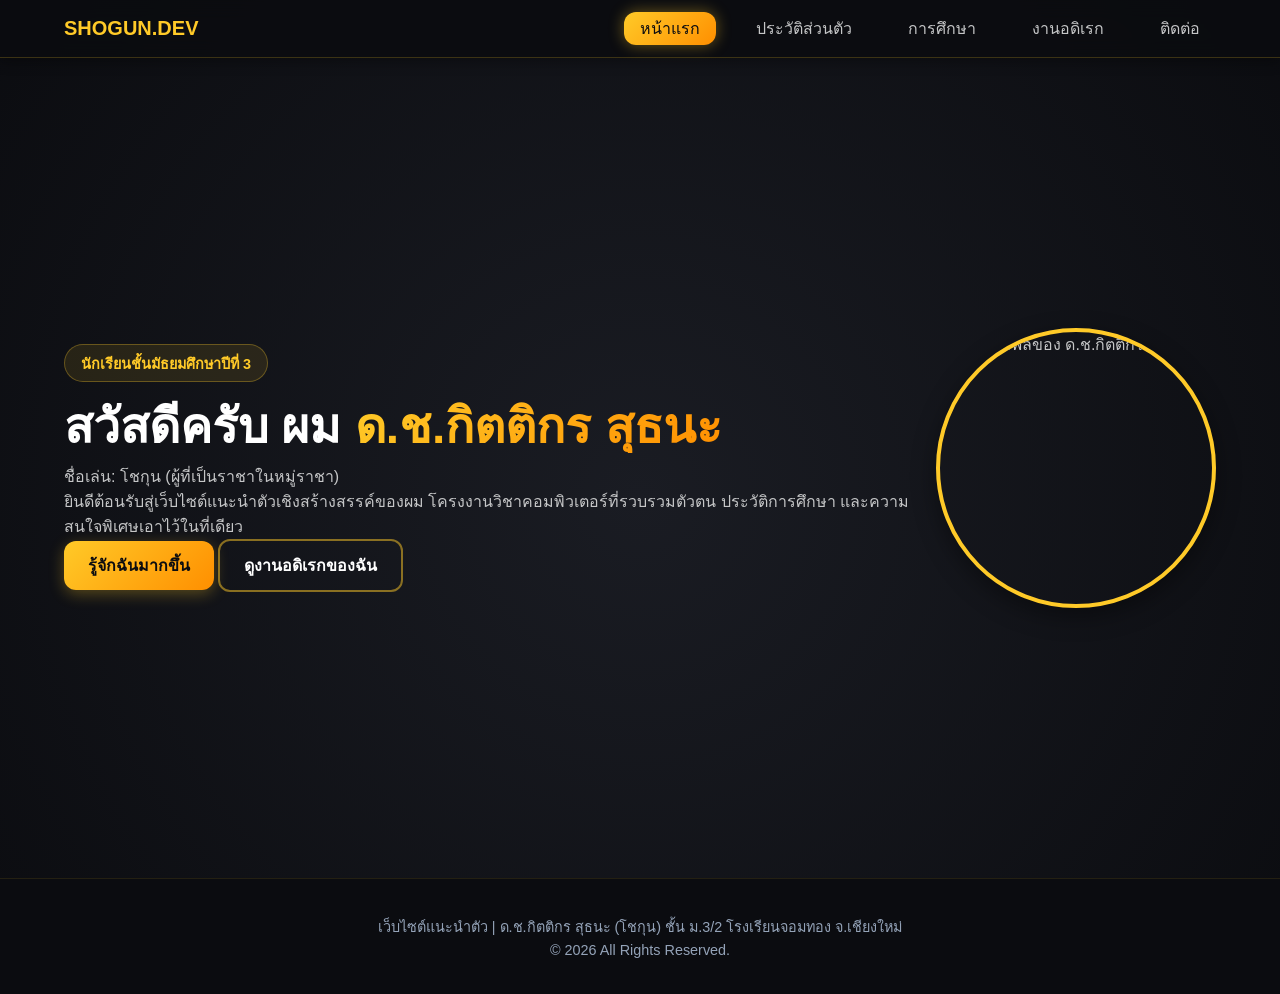
==== commit ea9d8d47: "Update index.html" ====
--- a/index.html
+++ b/index.html
@@ -3,13 +3,15 @@
 <head>
     <meta charset="UTF-8">
     <meta name="viewport" content="width=device-width, initial-scale=1.0">
-    <title>หน้าแรก - พอร์ตโฟลิโอของฉัน</title>
+    <title>หน้าแรก - พอร์ตโฟลิโอของ ด.ช.กิตติกร สุธนะ</title>
     <link rel="stylesheet" href="style.css">
 </head>
 <body>
+    <div class="space-bg"></div>
+    
     <header>
         <nav class="navbar">
-            <div class="logo">Kittikorn's Portfolio</div>
+            <div class="logo"><span>SHOGUN</span>.DEV</div>
             <ul class="nav-links">
                 <li><a href="index.html" class="active">หน้าแรก</a></li>
                 <li><a href="profile.html">ประวัติส่วนตัว</a></li>
@@ -22,29 +24,27 @@
 
     <main>
         <section class="hero-section">
-            <div class="hero-container">
-                <div class="hero-content">
-                    <span class="badge">Welcome to my space</span>
-                    <h1>สวัสดีครับ ผม <span class="highlight">ด.ช.กิตติกร สุธนะ</span></h1>
-                    <p class="subtitle">ชื่อเล่น โชกุน | นักเรียนชั้น ม.3 โรงเรียนจอมทอง จ.เชียงใหม่</p>
-                    <p class="description">ยินดีต้อนรับสู่เว็บไซต์แนะนำตัวอย่างเป็นทางการของผม เว็บไซต์นี้จัดทำขึ้นเพื่อเป็นโครงงานวิชาคอมพิวเตอร์ รวบรวมข้อมูลส่วนตัว ประวัติการศึกษา และงานอดิเรกต่าง ๆ</p>
-                    <div class="hero-buttons">
-                        <a href="profile.html" class="btn btn-primary">รู้จักฉันมากขึ้น</a>
-                        <a href="hobby.html" class="btn btn-secondary">ดูงานอดิเรกของฉัน</a>
-                    </div>
+            <div class="hero-content">
+                <span class="badge">นักเรียนชั้นมัธยมศึกษาปีที่ 3</span>
+                <h1>สวัสดีครับ ผม <span class="highlight">ด.ช.กิตติกร สุธนะ</span></h1>
+                <p class="nickname">ชื่อเล่น: โชกุน (ผู้ที่เป็นราชาในหมู่ราชา)</p>
+                <p class="hero-desc">ยินดีต้อนรับสู่เว็บไซต์แนะนำตัวเชิงสร้างสรรค์ของผม โครงงานวิชาคอมพิวเตอร์ที่รวบรวมตัวตน ประวัติการศึกษา และความสนใจพิเศษเอาไว้ในที่เดียว</p>
+                <div class="hero-btns">
+                    <a href="profile.html" class="btn btn-primary">รู้จักฉันมากขึ้น</a>
+                    <a href="hobby.html" class="btn btn-secondary">ดูงานอดิเรกของฉัน</a>
                 </div>
-                <div class="hero-image-container">
-                    <div class="circle-decoration"></div>
-                    <img src="[data-uri]" alt="รูปโปรไฟล์ของ ด.ช.กิตติกร สุธนะ">
-                </div>
+            </div>
+            <div class="hero-image-container">
+                <div class="glow-circle"></div>
+                <img src="https://placehold.co/400x400/1a1a1a/FFD700.png?text=Shogun" alt="รูปโปรไฟล์ของ ด.ช.กิตติกร สุธนะ" class="profile-hero-img">
             </div>
         </section>
     </main>
 
     <footer>
         <div class="footer-content">
-            <p>เว็บไซต์แนะนำตัว โครงงานวิชาคอมพิวเตอร์</p>
-            <p>&copy; 2026 ด.ช.กิตติกร สุธนะ ชั้น ม.3 โรงเรียนจอมทอง</p>
+            <p>เว็บไซต์แนะนำตัว | ด.ช.กิตติกร สุธนะ (โชกุน) ชั้น ม.3/2 โรงเรียนจอมทอง จ.เชียงใหม่</p>
+            <p class="copyright">&copy; 2026 All Rights Reserved.</p>
         </div>
     </footer>
 </body>
--- a/style.css
+++ b/style.css
@@ -1,850 +1,501 @@
-/* ==========================================================================
-   SHOGUN PORTFOLIO - MAIN CSS STYLESHEET
-   Theme: Solar Eclipse (มืดมิด ตัดด้วยเหลืองเข้มทองคำเปลวและรัศมีโคโรนา)
-   ========================================================================== */
-
-/* 1. Global Reset & Variables */
-@import url('https://fonts.googleapis.com/css2?family=Kanit:wght@300;400;500;600;700&display=swap');
-
+/* --- Global Styles & Theme --- */
 :root {
-    --bg-eclipse-dark: #0b0c10;
-    --bg-card: rgba(18, 19, 28, 0.85);
-    --bg-card-hover: rgba(28, 30, 44, 0.95);
-    --primary-yellow: #f59e0b;
-    --primary-light: #fbbf24;
-    --primary-dark: #d97706;
-    --text-main: #f3f4f6;
-    --text-muted: #9ca3af;
-    --border-color: rgba(245, 158, 11, 0.2);
-    --font-family: 'Kanit', sans-serif;
-    --shadow-eclipse: 0 0 25px rgba(245, 158, 11, 0.25);
-    --radius-sm: 8px;
-    --radius-md: 16px;
-    --radius-lg: 24px;
-    --transition: all 0.3s cubic-bezier(0.4, 0, 0.2, 1);
+    --bg-color: #0b0c10;
+    --card-bg: #1f2833;
+    --text-color: #c5c6c7;
+    --heading-color: #ffffff;
+    --primary-color: #ffca28;
+    --primary-hover: #ffb300;
+    --accent-gradient: linear-gradient(135deg, #ffca28 0%, #ff8f00 100%);
+    --shadow: 0 8px 24px rgba(0, 0, 0, 0.4);
+    --border-radius: 12px;
 }
 
 * {
     margin: 0;
     padding: 0;
     box-sizing: border-box;
+    font-family: 'Segoe UI', Tahoma, Geneva, Verdana, sans-serif;
 }
 
 body {
-    background-color: var(--bg-eclipse-dark);
-    /* Solar Eclipse Space Radial Background Gradient */
-    background-image: 
-        radial-gradient(circle at 50% 20%, rgba(245, 158, 11, 0.12) 0%, transparent 50%),
-        radial-gradient(circle at 80% 80%, rgba(217, 119, 6, 0.08) 0%, transparent 40%);
-    background-attachment: fixed;
-    color: var(--text-main);
-    font-family: var(--font-family);
-    line-height: 1.6;
+    background-color: var(--bg-color);
+    color: var(--text-color);
+    min-height: 100vh;
+    display: flex;
+    flex-direction: column;
     overflow-x: hidden;
-    min-height: 100vh;
-    display: flex;
-    flex-direction: column;
-}
-
-main {
-    flex: 1;
-}
-
-/* 2. Layout & Container */
-.container {
-    width: 90%;
-    max-width: 1140px;
-    margin: 0 auto;
-    padding: 0 15px;
-}
-
-.page-content {
-    padding-top: 40px;
-    padding-bottom: 60px;
-}
-
-/* 3. Typography & Badges */
-.text-highlight {
-    color: var(--primary-yellow);
-    background: linear-gradient(135deg, var(--primary-light), var(--primary-yellow));
-    -webkit-background-clip: text;
-    -webkit-text-fill-color: transparent;
-}
-
-.badge {
-    display: inline-block;
-    padding: 6px 16px;
-    background-color: rgba(245, 158, 11, 0.12);
-    color: var(--primary-yellow);
-    border: 1px solid rgba(245, 158, 11, 0.4);
-    border-radius: 50px;
-    font-size: 0.85rem;
-    font-weight: 500;
-    margin-bottom: 12px;
-    box-shadow: 0 0 10px rgba(245, 158, 11, 0.15);
-}
-
-.badge-accent {
-    background-color: var(--primary-yellow);
-    color: #0b0c10;
-    font-weight: 600;
-}
-
-.page-header {
-    text-align: center;
-    margin-bottom: 40px;
-}
-
-.page-title {
-    font-size: 2.5rem;
-    font-weight: 700;
-    margin-bottom: 10px;
-}
-
-.page-subtitle {
-    color: var(--text-muted);
-    font-size: 1.05rem;
-}
-
-.section-title {
-    font-size: 1.8rem;
-    margin-bottom: 24px;
-    position: relative;
-    display: inline-block;
-}
-
-.section-title::after {
-    content: '';
-    position: absolute;
-    left: 0;
-    bottom: -6px;
-    width: 50%;
-    height: 4px;
-    background: linear-gradient(90deg, var(--primary-yellow), transparent);
-    border-radius: 2px;
-}
-
-/* 4. Navigation Bar (Glassmorphism & Sticky) */
+    background-image: radial-gradient(circle at 50% 50%, #1a1c23 0%, #0b0c10 100%);
+}
+
+/* --- Navigation Bar --- */
 .navbar {
     position: sticky;
     top: 0;
     z-index: 1000;
-    background-color: rgba(11, 12, 16, 0.85);
-    backdrop-filter: blur(12px);
-    border-bottom: 1px solid var(--border-color);
-    padding: 16px 0;
-}
-
-.nav-container {
     display: flex;
     justify-content: space-between;
     align-items: center;
-    width: 90%;
-    max-width: 1140px;
-    margin: 0 auto;
+    padding: 1rem 5%;
+    background: rgba(11, 12, 16, 0.85);
+    backdrop-filter: blur(10px);
+    border-bottom: 1px solid rgba(255, 202, 40, 0.2);
+    box-shadow: 0 4px 12px rgba(0, 0, 0, 0.3);
 }
 
 .logo {
-    font-size: 1.4rem;
-    font-weight: 700;
-    color: var(--text-main);
+    font-size: 1.25rem;
+    font-weight: bold;
+    color: var(--primary-color);
+}
+
+.nav-links {
+    list-style: none;
+    display: flex;
+    gap: 1.5rem;
+}
+
+.nav-links a {
     text-decoration: none;
-    letter-spacing: 1px;
-}
-
-.logo-accent {
-    color: var(--primary-yellow);
-}
-
-.nav-menu {
-    display: flex;
-    gap: 16px;
-}
-
-.nav-link {
-    color: var(--text-muted);
+    color: var(--text-color);
+    font-weight: 500;
+    padding: 0.5rem 1rem;
+    border-radius: var(--border-radius);
+    transition: all 0.3s ease;
+}
+
+.nav-links a:hover, .nav-links a.active {
+    color: var(--bg-color);
+    background: var(--accent-gradient);
+    box-shadow: 0 0 15px rgba(255, 202, 40, 0.4);
+}
+
+/* --- Layout Containers --- */
+.container {
+    max-width: 1100px;
+    margin: 2rem auto;
+    padding: 0 2rem;
+    flex: 1;
+    width: 100%;
+}
+
+.page-header {
+    text-align: center;
+    margin-bottom: 3rem;
+}
+
+.page-header h2 {
+    font-size: 2.2rem;
+    color: var(--heading-color);
+    margin-bottom: 0.5rem;
+}
+
+.page-header p {
+    color: #94a3b8;
+}
+
+/* --- Hero Section --- */
+.hero-section {
+    display: flex;
+    align-items: center;
+    justify-content: center;
+    min-height: calc(100vh - 80px);
+    padding: 0 5%;
+}
+
+.hero-container {
+    display: grid;
+    grid-template-columns: 1.2fr 0.8fr;
+    gap: 3rem;
+    align-items: center;
+    max-width: 1200px;
+    width: 100%;
+}
+
+.badge {
+    display: inline-block;
+    padding: 0.4rem 1rem;
+    background: rgba(255, 202, 40, 0.1);
+    color: var(--primary-color);
+    border-radius: 20px;
+    font-size: 0.9rem;
+    font-weight: 600;
+    margin-bottom: 1rem;
+    border: 1px solid rgba(255, 202, 40, 0.3);
+}
+
+.hero-content h1 {
+    font-size: 3rem;
+    color: var(--heading-color);
+    margin-bottom: 0.5rem;
+    line-height: 1.2;
+}
+
+.highlight {
+    color: var(--primary-color);
+    background: var(--accent-gradient);
+    -webkit-background-clip: text;
+    -webkit-text-fill-color: transparent;
+}
+
+.subtitle {
+    font-size: 1.2rem;
+    color: #cbd5e1;
+    margin-bottom: 1rem;
+}
+
+.description {
+    font-size: 1rem;
+    color: #94a3b8;
+    margin-bottom: 2rem;
+    line-height: 1.6;
+}
+
+.hero-buttons {
+    display: flex;
+    gap: 1rem;
+}
+
+.btn {
+    padding: 0.75rem 1.5rem;
+    border-radius: var(--border-radius);
     text-decoration: none;
-    font-size: 0.95rem;
-    font-weight: 500;
-    padding: 8px 16px;
-    border-radius: var(--radius-sm);
-    transition: var(--transition);
-}
-
-.nav-link:hover, .nav-link.active {
-    color: var(--primary-yellow);
-    background-color: rgba(245, 158, 11, 0.12);
-    border: 1px solid rgba(245, 158, 11, 0.3);
-}
-
-/* 5. Buttons & Hover Animation */
-.btn {
+    font-weight: 600;
+    transition: all 0.3s ease;
     display: inline-block;
-    padding: 12px 28px;
-    border-radius: 50px;
-    font-size: 1rem;
-    font-weight: 600;
-    text-decoration: none;
     cursor: pointer;
-    transition: var(--transition);
-    border: 2px solid transparent;
-    text-align: center;
 }
 
 .btn-primary {
-    background: linear-gradient(135deg, var(--primary-light), var(--primary-dark));
-    color: #0b0c10;
-    box-shadow: 0 0 15px rgba(245, 158, 11, 0.4);
+    background: var(--accent-gradient);
+    color: var(--bg-color);
+    box-shadow: 0 4px 15px rgba(255, 202, 40, 0.3);
 }
 
 .btn-primary:hover {
     transform: translateY(-3px);
-    box-shadow: 0 0 25px rgba(245, 158, 11, 0.6);
-}
-
-.btn-outline {
-    background-color: transparent;
-    border-color: var(--primary-yellow);
-    color: var(--primary-yellow);
-}
-
-.btn-outline:hover {
-    background-color: var(--primary-yellow);
-    color: #0b0c10;
+    box-shadow: 0 6px 20px rgba(255, 202, 40, 0.5);
+}
+
+.btn-secondary {
+    background: transparent;
+    color: var(--heading-color);
+    border: 2px solid rgba(255, 202, 40, 0.5);
+}
+
+.btn-secondary:hover {
+    background: rgba(255, 202, 40, 0.1);
+    border-color: var(--primary-color);
     transform: translateY(-3px);
-    box-shadow: 0 0 15px rgba(245, 158, 11, 0.4);
-}
-
-.btn-sm {
-    padding: 8px 18px;
-    font-size: 0.85rem;
-}
-
-.btn-full {
-    width: 100%;
-}
-
-/* 6. Card Base & Grids */
-.card {
-    background-color: var(--bg-card);
-    border: 1px solid var(--border-color);
-    border-radius: var(--radius-md);
-    padding: 24px;
-    transition: var(--transition);
-    backdrop-filter: blur(8px);
-}
-
-.card:hover {
-    border-color: var(--primary-yellow);
-    box-shadow: 0 0 20px rgba(245, 158, 11, 0.2);
-}
-
-.grid {
-    display: grid;
-    gap: 24px;
-}
-
-.grid-2 { grid-template-columns: repeat(2, 1fr); }
-.grid-3 { grid-template-columns: repeat(3, 1fr); }
-.grid-4 { grid-template-columns: repeat(4, 1fr); }
-
-/* 7. Hero Section & Eclipse Animation */
-.hero-section {
-    padding: 80px 0;
-}
-
-.hero-container {
-    display: flex;
-    align-items: center;
-    justify-content: space-between;
-    gap: 40px;
-}
-
-.hero-content {
-    flex: 1;
-}
-
-.hero-title {
-    font-size: 3rem;
-    line-height: 1.2;
-    margin-bottom: 8px;
-}
-
-.hero-subtitle {
-    font-size: 1.5rem;
-    color: var(--text-muted);
-    font-weight: 400;
-    margin-bottom: 16px;
-}
-
-.hero-desc {
-    color: var(--text-muted);
-    font-size: 1.1rem;
-    margin-bottom: 30px;
-    max-width: 500px;
-}
-
-.hero-buttons {
-    display: flex;
-    gap: 16px;
-}
-
-.hero-visual {
+}
+
+.hero-image-container {
     position: relative;
     display: flex;
     justify-content: center;
     align-items: center;
 }
 
-.hero-profile-img {
+.circle-decoration {
+    position: absolute;
     width: 300px;
     height: 300px;
+    background: var(--accent-gradient);
+    border-radius: 50%;
+    filter: blur(40px);
+    opacity: 0.3;
+    z-index: 1;
+}
+
+.hero-image-container img {
+    width: 280px;
+    height: 280px;
     object-fit: cover;
     border-radius: 50%;
-    border: 4px solid var(--primary-yellow);
+    border: 4px solid var(--primary-color);
+    box-shadow: var(--shadow);
     z-index: 2;
-    transition: var(--transition);
-}
-
-.hero-profile-img:hover {
-    transform: scale(1.05);
-}
-
-/* Eclipse Corona Glow Effect Animation */
-.eclipse-ring {
-    position: absolute;
-    width: 310px;
-    height: 310px;
+    transition: transform 0.5s ease;
+}
+
+.hero-image-container img:hover {
+    transform: scale(1.03);
+}
+
+/* --- Profile Page Grid --- */
+.profile-grid {
+    display: grid;
+    grid-template-columns: 1fr 1.5fr;
+    gap: 2.5rem;
+    align-items: start;
+}
+
+.profile-card-img {
+    background: var(--card-bg);
+    padding: 2rem;
+    border-radius: var(--border-radius);
+    text-align: center;
+    box-shadow: var(--shadow);
+    border: 1px solid rgba(255, 255, 255, 0.05);
+}
+
+.profile-card-img img {
+    width: 180px;
+    height: 180px;
     border-radius: 50%;
-    background: radial-gradient(circle, rgba(245, 158, 11, 0.6) 0%, rgba(217, 119, 6, 0.2) 50%, transparent 70%);
-    box-shadow: 0 0 50px rgba(245, 158, 11, 0.6), 0 0 90px rgba(245, 158, 11, 0.3);
-    z-index: 1;
-    animation: glow-pulse 4s infinite alternate;
-}
-
-.eclipse-ring-sm {
-    position: absolute;
-    width: 280px;
-    height: 350px;
-    border-radius: var(--radius-md);
-    background: radial-gradient(circle, rgba(245, 158, 11, 0.4) 0%, transparent 70%);
-    z-index: 1;
-}
-
-@keyframes glow-pulse {
-    0% {
-        transform: scale(0.98);
-        box-shadow: 0 0 30px rgba(245, 158, 11, 0.4);
-    }
-    100% {
-        transform: scale(1.04);
-        box-shadow: 0 0 60px rgba(245, 158, 11, 0.8), 0 0 100px rgba(251, 191, 36, 0.4);
-    }
-}
-
-/* Highlights Cards */
-.highlight-card {
-    text-align: center;
-}
-
-.card-icon {
-    font-size: 2.5rem;
-    margin-bottom: 12px;
-}
-
-.highlight-card h3 {
-    margin-bottom: 8px;
-}
-
-.highlight-card p {
-    color: var(--text-muted);
-    font-size: 0.95rem;
-}
-
-/* 8. Profile Page Styles */
-.profile-main-card {
-    margin-bottom: 30px;
-}
-
-.profile-grid {
-    display: flex;
-    gap: 36px;
-    align-items: center;
-}
-
-.profile-image-container {
-    position: relative;
-    display: flex;
-    justify-content: center;
-}
-
-.profile-card-img {
-    width: 280px;
-    height: 350px;
     object-fit: cover;
-    border-radius: var(--radius-md);
-    border: 2px solid var(--primary-yellow);
-    z-index: 2;
-}
-
-.profile-info-details {
-    flex: 1;
-}
-
-.profile-info-details h2 {
-    font-size: 2rem;
-    margin-bottom: 4px;
-}
-
-.nickname-tag {
-    color: var(--primary-yellow);
-    font-size: 1.1rem;
-    margin-bottom: 20px;
-}
-
-.info-grid {
+    border: 3px solid var(--primary-color);
+    margin-bottom: 1.5rem;
+}
+
+.quick-info p {
+    margin: 0.5rem 0;
+    font-size: 1rem;
+}
+
+.profile-details {
+    display: flex;
+    flex-direction: column;
+    gap: 1.5rem;
+}
+
+.info-card {
+    background: var(--card-bg);
+    padding: 2rem;
+    border-radius: var(--border-radius);
+    box-shadow: var(--shadow);
+    border: 1px solid rgba(255, 255, 255, 0.05);
+}
+
+.info-card h3 {
+    color: var(--primary-color);
+    margin-bottom: 1rem;
+    font-size: 1.3rem;
+}
+
+.info-card ul {
+    list-style: none;
+}
+
+.info-card ul li {
+    padding: 0.5rem 0;
+    border-bottom: 1px solid rgba(255, 255, 255, 0.05);
+}
+
+.info-card ul li:last-child {
+    border-bottom: none;
+}
+
+/* --- Education Timeline & Table --- */
+.education-content {
     display: grid;
-    grid-template-columns: repeat(2, 1fr);
-    gap: 16px;
-    margin-bottom: 24px;
-}
-
-.info-item {
-    background-color: rgba(255, 255, 255, 0.03);
-    padding: 12px 16px;
-    border-radius: var(--radius-sm);
-    border-left: 3px solid var(--primary-yellow);
-}
-
-.info-label {
-    display: block;
-    font-size: 0.8rem;
-    color: var(--text-muted);
-}
-
-.info-value {
-    font-size: 1rem;
-    font-weight: 600;
-}
-
-.quote-box {
-    background-color: rgba(245, 158, 11, 0.08);
-    border: 1px dashed var(--primary-yellow);
-    padding: 16px;
-    border-radius: var(--radius-sm);
-}
-
-.quote-title {
-    font-size: 0.85rem;
-    color: var(--text-muted);
-}
-
-.quote-text {
-    font-size: 1.1rem;
-    font-weight: 600;
-    color: var(--primary-light);
-}
-
-.card-header-with-icon {
-    display: flex;
-    align-items: center;
-    gap: 12px;
-    margin-bottom: 12px;
-}
-
-.icon-circle {
-    font-size: 1.5rem;
-    background-color: rgba(245, 158, 11, 0.15);
-    width: 45px;
-    height: 45px;
-    display: flex;
-    align-items: center;
-    justify-content: center;
-    border-radius: 50%;
-}
-
-/* 9. Education Page Styles */
-.stats-grid {
-    margin-bottom: 50px;
-}
-
-.stat-card {
-    text-align: center;
-    background: linear-gradient(180deg, var(--bg-card) 0%, rgba(245, 158, 11, 0.08) 100%);
-}
-
-.stat-number {
-    display: block;
-    font-size: 1.8rem;
-    font-weight: 700;
-    color: var(--primary-yellow);
-}
-
-.stat-label {
-    font-size: 0.9rem;
-    color: var(--text-muted);
-}
-
-.timeline-section {
-    margin-bottom: 50px;
+    grid-template-columns: 1fr 1fr;
+    gap: 2.5rem;
 }
 
 .timeline {
     position: relative;
-    padding-left: 30px;
-    border-left: 3px solid var(--border-color);
+    padding-left: 2rem;
+    border-left: 2px solid rgba(255, 202, 40, 0.3);
 }
 
 .timeline-item {
     position: relative;
-    margin-bottom: 30px;
+    margin-bottom: 2rem;
 }
 
 .timeline-dot {
     position: absolute;
-    left: -38px;
-    top: 20px;
+    left: -2.35rem;
+    top: 0.25rem;
     width: 14px;
     height: 14px;
-    background-color: var(--primary-yellow);
+    background: var(--primary-color);
     border-radius: 50%;
-    box-shadow: 0 0 12px var(--primary-yellow);
-}
-
-.timeline-year {
-    font-size: 0.8rem;
-    color: var(--primary-yellow);
+    box-shadow: 0 0 10px var(--primary-color);
+}
+
+.timeline-date {
+    font-size: 0.85rem;
+    color: var(--primary-color);
     font-weight: 600;
+    margin-bottom: 0.25rem;
+}
+
+.timeline-content {
+    background: var(--card-bg);
+    padding: 1.25rem;
+    border-radius: var(--border-radius);
+    box-shadow: var(--shadow);
 }
 
 .timeline-content h3 {
-    margin-top: 4px;
-    font-size: 1.2rem;
-}
-
-.timeline-content h4 {
-    color: var(--text-muted);
-    font-weight: 400;
-    font-size: 0.95rem;
-    margin-bottom: 8px;
-}
-
-.timeline-content p {
-    color: var(--text-muted);
-    font-size: 0.9rem;
-}
-
-.table-responsive {
-    overflow-x: auto;
-}
-
-.styled-table {
+    font-size: 1.1rem;
+    color: var(--heading-color);
+    margin-bottom: 0.5rem;
+}
+
+.highlight-section {
+    background: var(--card-bg);
+    padding: 2rem;
+    border-radius: var(--border-radius);
+    box-shadow: var(--shadow);
+    height: fit-content;
+}
+
+.highlight-section h3 {
+    color: var(--primary-color);
+    margin-bottom: 1.2rem;
+}
+
+.edu-table {
     width: 100%;
     border-collapse: collapse;
-    background-color: var(--bg-card);
-    border-radius: var(--radius-md);
-    overflow: hidden;
-    border: 1px solid var(--border-color);
-}
-
-.styled-table th, .styled-table td {
-    padding: 16px 20px;
+}
+
+.edu-table th, .edu-table td {
+    padding: 0.85rem;
     text-align: left;
-}
-
-.styled-table th {
-    background-color: rgba(245, 158, 11, 0.15);
-    color: var(--primary-light);
-    font-weight: 600;
-    border-bottom: 2px solid var(--border-color);
-}
-
-.styled-table tr {
-    border-bottom: 1px solid var(--border-color);
-}
-
-.styled-table tr:last-child {
-    border-bottom: none;
-}
-
-.status-badge {
-    padding: 4px 10px;
-    border-radius: 20px;
-    font-size: 0.8rem;
-    font-weight: 500;
-}
-
-.active-status {
-    background-color: rgba(34, 197, 94, 0.15);
-    color: #4ade80;
-}
-
-.completed-status {
-    background-color: rgba(156, 163, 175, 0.15);
-    color: var(--text-muted);
-}
-
-/* 10. Hobby Page Styles */
-.featured-hobby-banner {
-    background: linear-gradient(135deg, rgba(18,19,28,0.9) 0%, rgba(245,158,11,0.2) 100%);
-    border: 1px solid var(--primary-yellow);
-    margin-bottom: 40px;
-    padding: 36px;
-    box-shadow: 0 0 25px rgba(245, 158, 11, 0.15);
-}
-
-.featured-hobby-banner h2 {
-    font-size: 1.8rem;
-    margin: 10px 0;
+    border-bottom: 1px solid rgba(255, 255, 255, 0.05);
+}
+
+.edu-table th {
+    color: var(--heading-color);
+    width: 40%;
+}
+
+/* --- Hobby Grid Cards --- */
+.hobby-grid {
+    display: grid;
+    grid-template-columns: repeat(auto-fit, minmax(300px, 1fr));
+    gap: 1.5rem;
 }
 
 .hobby-card {
+    background: var(--card-bg);
+    padding: 2rem;
+    border-radius: var(--border-radius);
+    box-shadow: var(--shadow);
+    transition: transform 0.3s ease, box-shadow 0.3s ease;
+    border: 1px solid rgba(255, 255, 255, 0.05);
+}
+
+.hobby-card:hover {
+    transform: translateY(-5px);
+    box-shadow: 0 12px 30px rgba(255, 202, 40, 0.15);
+    border-color: rgba(255, 202, 40, 0.3);
+}
+
+.hobby-icon {
+    font-size: 2.5rem;
+    margin-bottom: 1rem;
+}
+
+.hobby-card h3 {
+    color: var(--heading-color);
+    margin-bottom: 0.5rem;
+}
+
+/* --- Contact Section --- */
+.contact-container {
+    display: grid;
+    grid-template-columns: repeat(auto-fit, minmax(280px, 1fr));
+    gap: 1.5rem;
+    margin-bottom: 3rem;
+}
+
+.contact-card {
+    background: var(--card-bg);
+    padding: 2rem;
+    border-radius: var(--border-radius);
     text-align: center;
-    padding: 30px 20px;
-}
-
-.hobby-card:hover {
-    transform: translateY(-6px);
-    box-shadow: 0 0 25px rgba(245, 158, 11, 0.3);
-}
-
-.accent-border {
-    border-color: var(--primary-yellow);
-}
-
-.hobby-icon {
-    font-size: 2.8rem;
-    margin-bottom: 12px;
-}
-
-.hobby-category {
-    font-size: 0.75rem;
-    text-transform: uppercase;
-    color: var(--primary-yellow);
-    letter-spacing: 1px;
-    font-weight: 600;
-}
-
-.hobby-card h3 {
-    margin: 6px 0 10px 0;
-}
-
-.hobby-card p {
+    box-shadow: var(--shadow);
+    border: 1px solid rgba(255, 255, 255, 0.05);
+    transition: transform 0.3s ease;
+}
+
+.contact-card:hover {
+    transform: translateY(-5px);
+}
+
+.contact-icon {
+    font-size: 2.5rem;
+    margin-bottom: 1rem;
+}
+
+.contact-card h3 {
+    color: var(--primary-color);
+    margin-bottom: 0.5rem;
+}
+
+.cta-section {
+    background: var(--card-bg);
+    padding: 2.5rem;
+    border-radius: var(--border-radius);
+    text-align: center;
+    box-shadow: var(--shadow);
+    border: 1px solid rgba(255, 202, 40, 0.2);
+}
+
+.cta-section h3 {
+    color: var(--heading-color);
+    margin-bottom: 0.5rem;
+    font-size: 1.5rem;
+}
+
+.cta-section p {
+    margin-bottom: 1.5rem;
+}
+
+/* --- Footer --- */
+footer {
+    background: rgba(11, 12, 16, 0.95);
+    border-top: 1px solid rgba(255, 202, 40, 0.1);
+    padding: 2rem 5%;
+    text-align: center;
+    margin-top: auto;
+}
+
+.footer-content p {
+    color: #94a3b8;
     font-size: 0.9rem;
-    color: var(--text-muted);
-}
-
-/* 11. Contact Page Styles */
-.contact-wrapper {
-    display: flex;
-    flex-direction: column;
-    gap: 40px;
-}
-
-.contact-card {
-    text-align: center;
-}
-
-.contact-icon {
-    font-size: 2.2rem;
-    margin-bottom: 10px;
-}
-
-.contact-card h3 {
-    font-size: 1.1rem;
-    margin-bottom: 6px;
-}
-
-.contact-card p {
-    color: var(--text-muted);
-    font-size: 0.95rem;
-    margin-bottom: 14px;
-}
-
-.contact-tag {
-    display: inline-block;
-    font-size: 0.8rem;
-    color: var(--primary-yellow);
-    background-color: rgba(245, 158, 11, 0.1);
-    padding: 4px 12px;
-    border-radius: 20px;
-}
-
-.contact-form-card h2 {
-    margin-bottom: 8px;
-}
-
-.form-desc {
-    color: var(--text-muted);
-    margin-bottom: 24px;
-    font-size: 0.95rem;
-}
-
-.mock-form {
-    display: flex;
-    flex-direction: column;
-    gap: 16px;
-}
-
-.form-group {
-    display: flex;
-    flex-direction: column;
-    gap: 6px;
-}
-
-.form-group label {
-    font-size: 0.9rem;
-    color: var(--text-main);
-}
-
-.form-input {
-    background-color: rgba(255, 255, 255, 0.04);
-    border: 1px solid var(--border-color);
-    padding: 12px 16px;
-    border-radius: var(--radius-sm);
-    color: var(--text-main);
-    font-family: var(--font-family);
-    font-size: 0.95rem;
-    outline: none;
-    transition: var(--transition);
-}
-
-.form-input:focus {
-    border-color: var(--primary-yellow);
-    box-shadow: 0 0 10px rgba(245, 158, 11, 0.3);
-}
-
-.form-textarea {
-    min-height: 120px;
-    resize: vertical;
-}
-
-/* 12. Footer Design */
-.footer {
-    background-color: #060709;
-    border-top: 1px solid var(--border-color);
-    padding: 40px 0 20px 0;
-    margin-top: 60px;
-}
-
-.footer-container {
-    display: flex;
-    justify-content: space-between;
-    align-items: center;
-    margin-bottom: 30px;
-}
-
-.footer-info h3 {
-    color: var(--primary-yellow);
-    font-size: 1.2rem;
-    margin-bottom: 4px;
-}
-
-.footer-info p {
-    color: var(--text-muted);
-    font-size: 0.9rem;
-}
-
-.footer-links {
-    display: flex;
-    gap: 16px;
-}
-
-.footer-links a {
-    color: var(--text-muted);
-    text-decoration: none;
-    font-size: 0.9rem;
-    transition: var(--transition);
-}
-
-.footer-links a:hover {
-    color: var(--primary-yellow);
-}
-
-.footer-bottom {
-    text-align: center;
-    border-top: 1px solid rgba(255, 255, 255, 0.05);
-    padding-top: 20px;
-    color: var(--text-muted);
-    font-size: 0.85rem;
-}
-
-/* 13. Responsive Design (CSS Media Queries) */
-@media (max-width: 992px) {
-    .grid-4 { grid-template-columns: repeat(2, 1fr); }
-    .grid-3 { grid-template-columns: repeat(2, 1fr); }
-    .hero-title { font-size: 2.4rem; }
-}
-
-@media (max-width: 768px) {
-    .nav-container {
-        flex-direction: column;
-        gap: 12px;
-    }
-
-    .nav-menu {
-        width: 100%;
-        justify-content: center;
-        flex-wrap: wrap;
-        gap: 8px;
-    }
-
-    .nav-link {
-        font-size: 0.85rem;
-        padding: 6px 10px;
-    }
-
-    .hero-container {
-        flex-direction: column-reverse;
+    margin: 0.25rem 0;
+}
+
+/* --- Responsive Design (Media Queries) --- */
+@media (max-width: 900px) {
+    .hero-container, .profile-grid, .education-content {
+        grid-template-columns: 1fr;
+    }
+    
+    .hero-section {
         text-align: center;
-        gap: 30px;
-    }
-
-    .hero-desc {
-        margin: 0 auto 24px auto;
+        padding-top: 2rem;
     }
 
     .hero-buttons {
         justify-content: center;
     }
 
-    .hero-profile-img {
-        width: 220px;
-        height: 220px;
-    }
-
-    .eclipse-ring {
-        width: 230px;
-        height: 230px;
-    }
-
-    .grid-2, .grid-3, .grid-4 {
-        grid-template-columns: 1fr;
-    }
-
-    .profile-grid {
-        flex-direction: column;
-        text-align: center;
-    }
-
-    .profile-card-img {
-        width: 100%;
-        max-width: 280px;
-        height: auto;
-    }
-
-    .info-grid {
-        grid-template-columns: 1fr;
-    }
-
-    .footer-container {
-        flex-direction: column;
-        gap: 20px;
-        text-align: center;
-    }
-
-    .footer-links {
-        flex-wrap: wrap;
-        justify-content: center;
-    }
-}
+    .hero-image-container {
+        margin-top: 2rem;
+    }
+
+    .nav-links {
+        display: none;
+    }
+}
+
+@media (max-width: 600px) {
+    .navbar {
+        padding: 1rem;
+    }
+    
+    .hero-content h1 {
+        font-size: 2.2rem;
+    }
+    
+    .container {
+        padding: 0 1rem;
+    }
+}
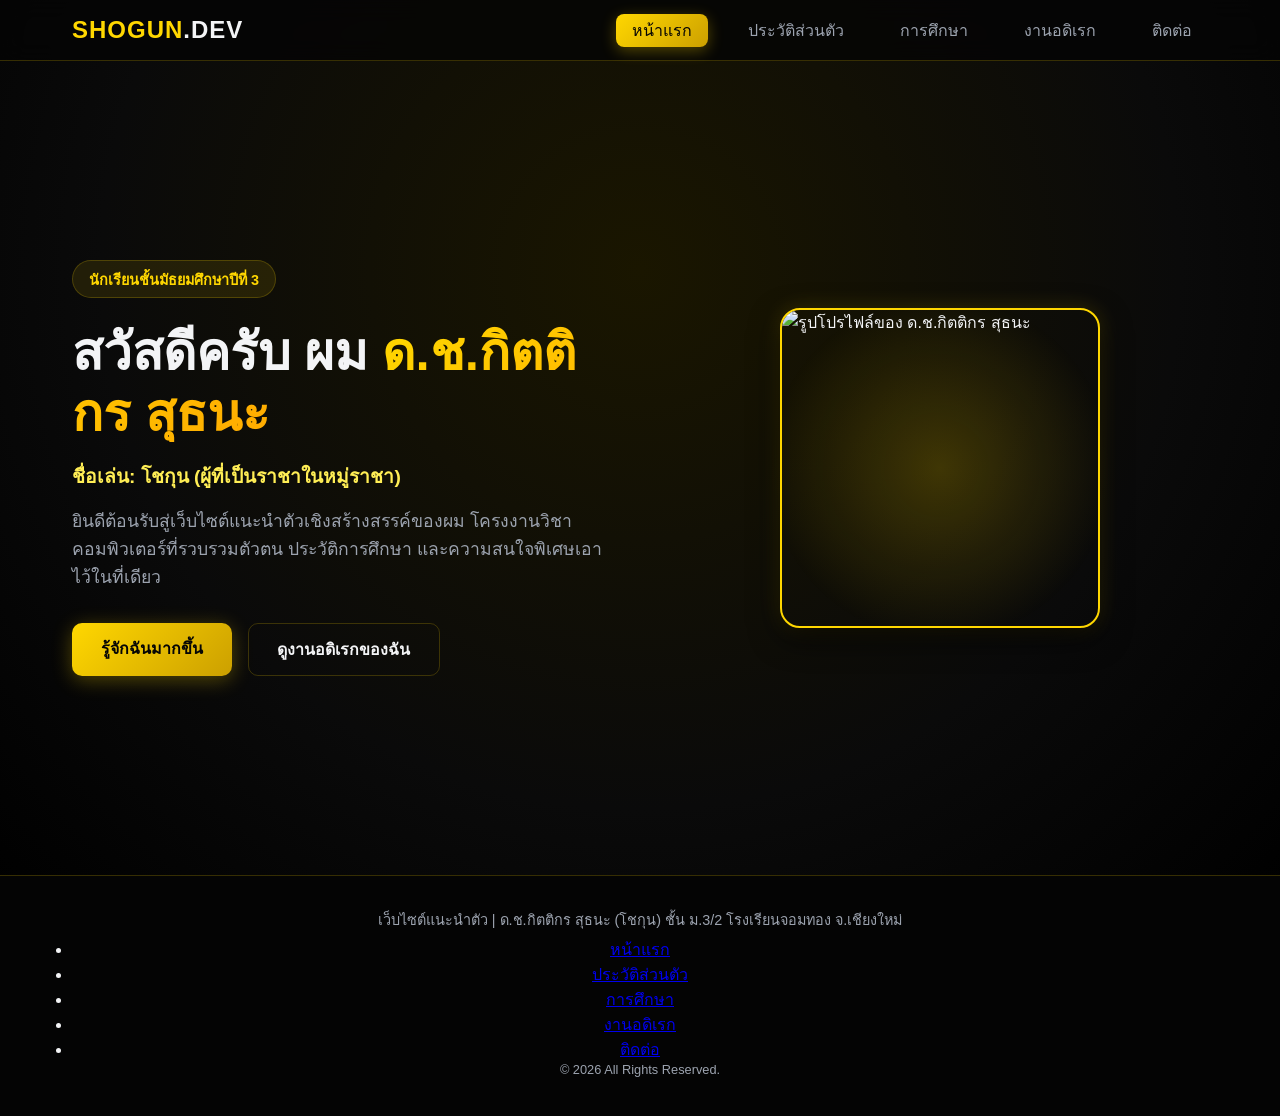
==== commit c3c0f7bf: "Update index.html" ====
--- a/index.html
+++ b/index.html
@@ -43,7 +43,14 @@
 
     <footer>
         <div class="footer-content">
-            <p>เว็บไซต์แนะนำตัว | ด.ช.กิตติกร สุธนะ (โชกุน) ชั้น ม.3/2 โรงเรียนจอมทอง จ.เชียงใหม่</p>
+            <p class="footer-title">เว็บไซต์แนะนำตัว | ด.ช.กิตติกร สุธนะ (โชกุน) ชั้น ม.3/2 โรงเรียนจอมทอง จ.เชียงใหม่</p>
+            <ul class="footer-nav">
+                <li><a href="index.html">หน้าแรก</a></li>
+                <li><a href="profile.html">ประวัติส่วนตัว</a></li>
+                <li><a href="education.html">การศึกษา</a></li>
+                <li><a href="hobby.html">งานอดิเรก</a></li>
+                <li><a href="contact.html">ติดต่อ</a></li>
+            </ul>
             <p class="copyright">&copy; 2026 All Rights Reserved.</p>
         </div>
     </footer>
--- a/style.css
+++ b/style.css
@@ -1,14 +1,13 @@
-/* --- Global Styles & Theme --- */
 :root {
-    --bg-color: #0b0c10;
-    --card-bg: #1f2833;
-    --text-color: #c5c6c7;
-    --heading-color: #ffffff;
-    --primary-color: #ffca28;
-    --primary-hover: #ffb300;
-    --accent-gradient: linear-gradient(135deg, #ffca28 0%, #ff8f00 100%);
-    --shadow: 0 8px 24px rgba(0, 0, 0, 0.4);
-    --border-radius: 12px;
+    --bg-black: #050505;
+    --card-bg: rgba(18, 18, 18, 0.75);
+    --yellow-primary: #FFD700;
+    --yellow-light: #FFEE55;
+    --yellow-dark: #CCA000;
+    --text-main: #F3F4F6;
+    --text-muted: #9CA3AF;
+    --border-color: rgba(255, 215, 0, 0.2);
+    --transition: all 0.3s cubic-bezier(0.4, 0, 0.2, 1);
 }
 
 * {
@@ -19,34 +18,59 @@
 }
 
 body {
-    background-color: var(--bg-color);
-    color: var(--text-color);
+    background-color: var(--bg-black);
+    color: var(--text-main);
     min-height: 100vh;
     display: flex;
     flex-direction: column;
     overflow-x: hidden;
-    background-image: radial-gradient(circle at 50% 50%, #1a1c23 0%, #0b0c10 100%);
-}
-
-/* --- Navigation Bar --- */
-.navbar {
+}
+
+/* Space / Black Hole Dynamic Background Simulation */
+.space-bg {
+    position: fixed;
+    top: 0;
+    left: 0;
+    width: 100%;
+    height: 100%;
+    background: radial-gradient(circle at 50% 30%, #1a1600 0%, #0a0a0a 60%, #000000 100%);
+    z-index: -1;
+    animation: pulseGlow 8s ease-in-out infinite alternate;
+}
+
+@keyframes pulseGlow {
+    0% { transform: scale(1); opacity: 0.8; }
+    100% { transform: scale(1.05); opacity: 1; }
+}
+
+/* Navigation Bar */
+header {
     position: sticky;
     top: 0;
     z-index: 1000;
+    backdrop-filter: blur(12px);
+    background: rgba(5, 5, 5, 0.85);
+    border-bottom: 1px solid var(--border-color);
+}
+
+.navbar {
+    max-width: 1200px;
+    margin: 0 auto;
+    padding: 1rem 2rem;
     display: flex;
     justify-content: space-between;
     align-items: center;
-    padding: 1rem 5%;
-    background: rgba(11, 12, 16, 0.85);
-    backdrop-filter: blur(10px);
-    border-bottom: 1px solid rgba(255, 202, 40, 0.2);
-    box-shadow: 0 4px 12px rgba(0, 0, 0, 0.3);
 }
 
 .logo {
-    font-size: 1.25rem;
-    font-weight: bold;
-    color: var(--primary-color);
+    font-size: 1.5rem;
+    font-weight: 800;
+    letter-spacing: 1px;
+    color: var(--text-main);
+}
+
+.logo span {
+    color: var(--yellow-primary);
 }
 
 .nav-links {
@@ -57,25 +81,29 @@
 
 .nav-links a {
     text-decoration: none;
-    color: var(--text-color);
+    color: var(--text-muted);
     font-weight: 500;
     padding: 0.5rem 1rem;
-    border-radius: var(--border-radius);
-    transition: all 0.3s ease;
+    border-radius: 8px;
+    transition: var(--transition);
 }
 
 .nav-links a:hover, .nav-links a.active {
-    color: var(--bg-color);
-    background: var(--accent-gradient);
-    box-shadow: 0 0 15px rgba(255, 202, 40, 0.4);
-}
-
-/* --- Layout Containers --- */
+    color: var(--bg-black);
+    background: linear-gradient(135deg, var(--yellow-primary), var(--yellow-dark));
+    box-shadow: 0 4px 15px rgba(255, 215, 0, 0.3);
+}
+
+/* Main Layout Structure */
+main {
+    flex: 1;
+    max-width: 1200px;
+    width: 100%;
+    margin: 0 auto;
+    padding: 2rem;
+}
+
 .container {
-    max-width: 1100px;
-    margin: 2rem auto;
-    padding: 0 2rem;
-    flex: 1;
     width: 100%;
 }
 
@@ -85,107 +113,97 @@
 }
 
 .page-header h2 {
-    font-size: 2.2rem;
-    color: var(--heading-color);
+    font-size: 2.5rem;
+    color: var(--yellow-primary);
     margin-bottom: 0.5rem;
 }
 
 .page-header p {
-    color: #94a3b8;
-}
-
-/* --- Hero Section --- */
+    color: var(--text-muted);
+    font-size: 1.1rem;
+}
+
+/* Hero Section */
 .hero-section {
-    display: flex;
+    display: grid;
+    grid-template-columns: 1fr 1fr;
+    gap: 4rem;
     align-items: center;
-    justify-content: center;
-    min-height: calc(100vh - 80px);
-    padding: 0 5%;
-}
-
-.hero-container {
-    display: grid;
-    grid-template-columns: 1.2fr 0.8fr;
-    gap: 3rem;
-    align-items: center;
-    max-width: 1200px;
-    width: 100%;
+    min-height: calc(100vh - 150px);
 }
 
 .badge {
     display: inline-block;
     padding: 0.4rem 1rem;
-    background: rgba(255, 202, 40, 0.1);
-    color: var(--primary-color);
+    background: rgba(255, 215, 0, 0.1);
+    color: var(--yellow-primary);
+    border: 1px solid var(--border-color);
     border-radius: 20px;
     font-size: 0.9rem;
     font-weight: 600;
+    margin-bottom: 1.5rem;
+}
+
+.hero-content h1 {
+    font-size: 3.2rem;
+    line-height: 1.2;
     margin-bottom: 1rem;
-    border: 1px solid rgba(255, 202, 40, 0.3);
-}
-
-.hero-content h1 {
-    font-size: 3rem;
-    color: var(--heading-color);
-    margin-bottom: 0.5rem;
-    line-height: 1.2;
 }
 
 .highlight {
-    color: var(--primary-color);
-    background: var(--accent-gradient);
+    background: linear-gradient(135deg, var(--yellow-primary), #ffaa00);
     -webkit-background-clip: text;
     -webkit-text-fill-color: transparent;
 }
 
-.subtitle {
+.nickname {
     font-size: 1.2rem;
-    color: #cbd5e1;
+    color: var(--yellow-light);
     margin-bottom: 1rem;
-}
-
-.description {
-    font-size: 1rem;
-    color: #94a3b8;
+    font-weight: 600;
+}
+
+.hero-desc {
+    color: var(--text-muted);
+    font-size: 1.1rem;
+    line-height: 1.6;
     margin-bottom: 2rem;
-    line-height: 1.6;
-}
-
-.hero-buttons {
+}
+
+.hero-btns {
     display: flex;
     gap: 1rem;
 }
 
 .btn {
-    padding: 0.75rem 1.5rem;
-    border-radius: var(--border-radius);
+    padding: 0.8rem 1.8rem;
+    border-radius: 10px;
+    font-weight: 600;
     text-decoration: none;
-    font-weight: 600;
-    transition: all 0.3s ease;
-    display: inline-block;
+    transition: var(--transition);
     cursor: pointer;
 }
 
 .btn-primary {
-    background: var(--accent-gradient);
-    color: var(--bg-color);
-    box-shadow: 0 4px 15px rgba(255, 202, 40, 0.3);
+    background: linear-gradient(135deg, var(--yellow-primary), var(--yellow-dark));
+    color: var(--bg-black);
+    box-shadow: 0 4px 20px rgba(255, 215, 0, 0.3);
 }
 
 .btn-primary:hover {
     transform: translateY(-3px);
-    box-shadow: 0 6px 20px rgba(255, 202, 40, 0.5);
+    box-shadow: 0 6px 25px rgba(255, 215, 0, 0.5);
 }
 
 .btn-secondary {
     background: transparent;
-    color: var(--heading-color);
-    border: 2px solid rgba(255, 202, 40, 0.5);
+    color: var(--text-main);
+    border: 1px solid var(--border-color);
 }
 
 .btn-secondary:hover {
-    background: rgba(255, 202, 40, 0.1);
-    border-color: var(--primary-color);
+    background: rgba(255, 215, 0, 0.05);
+    border-color: var(--yellow-primary);
     transform: translateY(-3px);
 }
 
@@ -196,275 +214,367 @@
     align-items: center;
 }
 
-.circle-decoration {
+.glow-circle {
     position: absolute;
-    width: 300px;
-    height: 300px;
-    background: var(--accent-gradient);
+    width: 350px;
+    height: 350px;
+    background: radial-gradient(circle, rgba(255,215,0,0.2) 0%, transparent 70%);
     border-radius: 50%;
-    filter: blur(40px);
-    opacity: 0.3;
     z-index: 1;
 }
 
-.hero-image-container img {
-    width: 280px;
-    height: 280px;
+.profile-hero-img {
+    width: 320px;
+    height: 320px;
     object-fit: cover;
-    border-radius: 50%;
-    border: 4px solid var(--primary-color);
-    box-shadow: var(--shadow);
+    border-radius: 20px;
+    border: 2px solid var(--yellow-primary);
+    box-shadow: 0 10px 30px rgba(0,0,0,0.8), 0 0 20px rgba(255,215,0,0.2);
+    position: relative;
     z-index: 2;
-    transition: transform 0.5s ease;
-}
-
-.hero-image-container img:hover {
-    transform: scale(1.03);
-}
-
-/* --- Profile Page Grid --- */
+    transition: var(--transition);
+}
+
+.profile-hero-img:hover {
+    transform: scale(1.03) rotate(1deg);
+}
+
+/* Profile Page Layout */
 .profile-grid {
     display: grid;
-    grid-template-columns: 1fr 1.5fr;
-    gap: 2.5rem;
+    grid-template-columns: 350px 1fr;
+    gap: 3rem;
     align-items: start;
 }
 
-.profile-card-img {
-    background: var(--card-bg);
+.profile-card-left {
+    background: var(--card-bg);
+    border: 1px solid var(--border-color);
+    border-radius: 20px;
+    padding: 1.5rem;
+    text-align: center;
+    backdrop-filter: blur(10px);
+}
+
+.img-frame img {
+    width: 100%;
+    border-radius: 12px;
+    border: 1px solid var(--border-color);
+}
+
+.quick-tag {
+    margin-top: 1rem;
+    display: inline-block;
+    padding: 0.5rem 1rem;
+    background: rgba(255, 215, 0, 0.15);
+    color: var(--yellow-primary);
+    border-radius: 8px;
+    font-weight: 600;
+}
+
+.profile-card-right {
+    display: flex;
+    flex-direction: column;
+    gap: 2rem;
+}
+
+.info-box {
+    background: var(--card-bg);
+    border: 1px solid var(--border-color);
+    border-radius: 20px;
     padding: 2rem;
-    border-radius: var(--border-radius);
-    text-align: center;
-    box-shadow: var(--shadow);
-    border: 1px solid rgba(255, 255, 255, 0.05);
-}
-
-.profile-card-img img {
-    width: 180px;
-    height: 180px;
-    border-radius: 50%;
-    object-fit: cover;
-    border: 3px solid var(--primary-color);
-    margin-bottom: 1.5rem;
-}
-
-.quick-info p {
-    margin: 0.5rem 0;
-    font-size: 1rem;
-}
-
-.profile-details {
-    display: flex;
-    flex-direction: column;
-    gap: 1.5rem;
-}
-
-.info-card {
-    background: var(--card-bg);
-    padding: 2rem;
-    border-radius: var(--border-radius);
-    box-shadow: var(--shadow);
-    border: 1px solid rgba(255, 255, 255, 0.05);
-}
-
-.info-card h3 {
-    color: var(--primary-color);
-    margin-bottom: 1rem;
-    font-size: 1.3rem;
-}
-
-.info-card ul {
+    backdrop-filter: blur(10px);
+}
+
+.info-box h3 {
+    color: var(--yellow-primary);
+    margin-bottom: 1.2rem;
+    font-size: 1.5rem;
+}
+
+.info-box ul {
     list-style: none;
-}
-
-.info-card ul li {
-    padding: 0.5rem 0;
-    border-bottom: 1px solid rgba(255, 255, 255, 0.05);
-}
-
-.info-card ul li:last-child {
-    border-bottom: none;
-}
-
-/* --- Education Timeline & Table --- */
-.education-content {
     display: grid;
     grid-template-columns: 1fr 1fr;
-    gap: 2.5rem;
+    gap: 1rem;
+}
+
+.info-box ul li {
+    color: var(--text-muted);
+}
+
+.info-box ul li strong {
+    color: var(--text-main);
+}
+
+.about-me p {
+    color: var(--text-muted);
+    line-height: 1.8;
+}
+
+/* Education Page Layout */
+.education-layout {
+    display: grid;
+    grid-template-columns: 1fr 1fr;
+    gap: 3rem;
 }
 
 .timeline {
     position: relative;
     padding-left: 2rem;
-    border-left: 2px solid rgba(255, 202, 40, 0.3);
+    border-left: 2px solid var(--border-color);
 }
 
 .timeline-item {
     position: relative;
-    margin-bottom: 2rem;
+    margin-bottom: 2.5rem;
 }
 
 .timeline-dot {
     position: absolute;
-    left: -2.35rem;
-    top: 0.25rem;
-    width: 14px;
-    height: 14px;
-    background: var(--primary-color);
+    left: -2.6rem;
+    top: 0;
+    width: 16px;
+    height: 16px;
+    background: var(--bg-black);
+    border: 3px solid var(--yellow-primary);
     border-radius: 50%;
-    box-shadow: 0 0 10px var(--primary-color);
-}
-
-.timeline-date {
+}
+
+.timeline-item.active .timeline-dot {
+    background: var(--yellow-primary);
+    box-shadow: 0 0 10px var(--yellow-primary);
+}
+
+.timeline-content {
+    background: var(--card-bg);
+    border: 1px solid var(--border-color);
+    padding: 1.5rem;
+    border-radius: 15px;
+    backdrop-filter: blur(10px);
+}
+
+.t-level {
+    color: var(--yellow-primary);
     font-size: 0.85rem;
-    color: var(--primary-color);
-    font-weight: 600;
-    margin-bottom: 0.25rem;
-}
-
-.timeline-content {
-    background: var(--card-bg);
-    padding: 1.25rem;
-    border-radius: var(--border-radius);
-    box-shadow: var(--shadow);
-}
-
-.timeline-content h3 {
-    font-size: 1.1rem;
-    color: var(--heading-color);
-    margin-bottom: 0.5rem;
-}
-
-.highlight-section {
-    background: var(--card-bg);
+    font-weight: 600;
+    text-transform: uppercase;
+}
+
+.timeline-content h4 {
+    font-size: 1.2rem;
+    margin: 0.3rem 0;
+}
+
+.timeline-content p {
+    color: var(--text-muted);
+    font-size: 0.95rem;
+}
+
+.edu-highlight-container {
+    display: flex;
+    flex-direction: column;
+    gap: 2rem;
+}
+
+.highlight-card {
+    background: var(--card-bg);
+    border: 1px solid var(--border-color);
     padding: 2rem;
-    border-radius: var(--border-radius);
-    box-shadow: var(--shadow);
-    height: fit-content;
-}
-
-.highlight-section h3 {
-    color: var(--primary-color);
-    margin-bottom: 1.2rem;
-}
-
-.edu-table {
+    border-radius: 20px;
+    backdrop-filter: blur(10px);
+}
+
+.highlight-card h3 {
+    color: var(--yellow-primary);
+    margin-bottom: 1rem;
+}
+
+.highlight-list {
+    list-style: none;
+    display: flex;
+    flex-direction: column;
+    gap: 0.8rem;
+}
+
+.edu-table-wrapper {
+    background: var(--card-bg);
+    border: 1px solid var(--border-color);
+    padding: 1.5rem;
+    border-radius: 20px;
+    backdrop-filter: blur(10px);
+}
+
+.edu-table-wrapper h3 {
+    color: var(--yellow-primary);
+    margin-bottom: 1rem;
+}
+
+.styled-table {
     width: 100%;
     border-collapse: collapse;
-}
-
-.edu-table th, .edu-table td {
-    padding: 0.85rem;
     text-align: left;
-    border-bottom: 1px solid rgba(255, 255, 255, 0.05);
-}
-
-.edu-table th {
-    color: var(--heading-color);
-    width: 40%;
-}
-
-/* --- Hobby Grid Cards --- */
+}
+
+.styled-table th, .styled-table td {
+    padding: 0.8rem;
+    border-bottom: 1px solid rgba(255,255,255,0.1);
+}
+
+.styled-table th {
+    color: var(--yellow-primary);
+    font-weight: 600;
+}
+
+.styled-table td {
+    color: var(--text-muted);
+}
+
+/* Hobby Page Grid */
 .hobby-grid {
     display: grid;
-    grid-template-columns: repeat(auto-fit, minmax(300px, 1fr));
+    grid-template-columns: repeat(3, 1fr);
+    gap: 2rem;
+}
+
+.hobby-card {
+    background: var(--card-bg);
+    border: 1px solid var(--border-color);
+    padding: 2.5rem 2rem;
+    border-radius: 20px;
+    text-align: center;
+    backdrop-filter: blur(10px);
+    transition: var(--transition);
+}
+
+.hobby-card:hover {
+    transform: translateY(-8px);
+    border-color: var(--yellow-primary);
+    box-shadow: 0 10px 30px rgba(255, 215, 0, 0.15);
+}
+
+.hobby-icon {
+    font-size: 3rem;
+    margin-bottom: 1rem;
+}
+
+.hobby-card h3 {
+    font-size: 1.3rem;
+    color: var(--text-main);
+    margin-bottom: 0.3rem;
+}
+
+.hobby-card p {
+    font-size: 1.1rem;
+    color: var(--yellow-primary);
+    font-weight: 600;
+    margin-bottom: 0.8rem;
+}
+
+.sub-desc {
+    color: var(--text-muted);
+    font-size: 0.85rem;
+}
+
+.highlight-hobby {
+    background: linear-gradient(135deg, rgba(255,215,0,0.1), var(--card-bg));
+    border-color: var(--yellow-primary);
+}
+
+/* Contact Page */
+.contact-wrapper {
+    max-width: 800px;
+    margin: 0 auto;
+    display: flex;
+    flex-direction: column;
+    gap: 2.5rem;
+}
+
+.contact-cta-box {
+    background: var(--card-bg);
+    border: 1px solid var(--border-color);
+    padding: 2.5rem;
+    border-radius: 20px;
+    text-align: center;
+    backdrop-filter: blur(10px);
+}
+
+.contact-cta-box h3 {
+    color: var(--yellow-primary);
+    font-size: 1.8rem;
+    margin-bottom: 0.5rem;
+}
+
+.contact-cta-box p {
+    color: var(--text-muted);
+}
+
+.contact-grid {
+    display: grid;
+    grid-template-columns: repeat(3, 1fr);
     gap: 1.5rem;
 }
 
-.hobby-card {
-    background: var(--card-bg);
-    padding: 2rem;
-    border-radius: var(--border-radius);
-    box-shadow: var(--shadow);
-    transition: transform 0.3s ease, box-shadow 0.3s ease;
-    border: 1px solid rgba(255, 255, 255, 0.05);
-}
-
-.hobby-card:hover {
-    transform: translateY(-5px);
-    box-shadow: 0 12px 30px rgba(255, 202, 40, 0.15);
-    border-color: rgba(255, 202, 40, 0.3);
-}
-
-.hobby-icon {
-    font-size: 2.5rem;
-    margin-bottom: 1rem;
-}
-
-.hobby-card h3 {
-    color: var(--heading-color);
-    margin-bottom: 0.5rem;
-}
-
-/* --- Contact Section --- */
-.contact-container {
-    display: grid;
-    grid-template-columns: repeat(auto-fit, minmax(280px, 1fr));
-    gap: 1.5rem;
-    margin-bottom: 3rem;
-}
-
 .contact-card {
     background: var(--card-bg);
-    padding: 2rem;
-    border-radius: var(--border-radius);
+    border: 1px solid var(--border-color);
+    padding: 2rem 1rem;
+    border-radius: 15px;
     text-align: center;
-    box-shadow: var(--shadow);
-    border: 1px solid rgba(255, 255, 255, 0.05);
-    transition: transform 0.3s ease;
+    backdrop-filter: blur(10px);
+    transition: var(--transition);
 }
 
 .contact-card:hover {
     transform: translateY(-5px);
-}
-
-.contact-icon {
-    font-size: 2.5rem;
-    margin-bottom: 1rem;
-}
-
-.contact-card h3 {
-    color: var(--primary-color);
+    border-color: var(--yellow-primary);
+}
+
+.c-icon {
+    font-size: 2.2rem;
+    margin-bottom: 0.8rem;
+}
+
+.contact-card h4 {
+    color: var(--yellow-primary);
     margin-bottom: 0.5rem;
 }
 
-.cta-section {
-    background: var(--card-bg);
-    padding: 2.5rem;
-    border-radius: var(--border-radius);
+.contact-card p {
+    color: var(--text-muted);
+    font-size: 0.85rem;
+    word-break: break-all;
+}
+
+/* Footer */
+footer {
+    border-top: 1px solid var(--border-color);
+    background: rgba(5, 5, 5, 0.9);
+    padding: 2rem 0;
+    margin-top: auto;
     text-align: center;
-    box-shadow: var(--shadow);
-    border: 1px solid rgba(255, 202, 40, 0.2);
-}
-
-.cta-section h3 {
-    color: var(--heading-color);
-    margin-bottom: 0.5rem;
-    font-size: 1.5rem;
-}
-
-.cta-section p {
-    margin-bottom: 1.5rem;
-}
-
-/* --- Footer --- */
-footer {
-    background: rgba(11, 12, 16, 0.95);
-    border-top: 1px solid rgba(255, 202, 40, 0.1);
-    padding: 2rem 5%;
-    text-align: center;
-    margin-top: auto;
+}
+
+.footer-content {
+    max-width: 1200px;
+    margin: 0 auto;
+    padding: 0 2rem;
 }
 
 .footer-content p {
-    color: #94a3b8;
+    color: var(--text-muted);
     font-size: 0.9rem;
-    margin: 0.25rem 0;
-}
-
-/* --- Responsive Design (Media Queries) --- */
-@media (max-width: 900px) {
-    .hero-container, .profile-grid, .education-content {
+    margin-bottom: 0.4rem;
+}
+
+.copyright {
+    color: var(--yellow-primary);
+    font-size: 0.8rem !important;
+}
+
+/* Responsive Media Queries */
+@media (max-width: 968px) {
+    .hero-section, .profile-grid, .education-layout, .hobby-grid, .contact-grid {
         grid-template-columns: 1fr;
     }
     
@@ -473,29 +583,15 @@
         padding-top: 2rem;
     }
 
-    .hero-buttons {
+    .hero-btns {
         justify-content: center;
     }
 
-    .hero-image-container {
-        margin-top: 2rem;
+    .info-box ul {
+        grid-template-columns: 1fr;
     }
 
     .nav-links {
-        display: none;
+        display: none; /* สำหรับหน้าจอมือถือสามารถปรับปรุงเพิ่มเติมได้ตามความเหมาะสม */
     }
 }
-
-@media (max-width: 600px) {
-    .navbar {
-        padding: 1rem;
-    }
-    
-    .hero-content h1 {
-        font-size: 2.2rem;
-    }
-    
-    .container {
-        padding: 0 1rem;
-    }
-}
